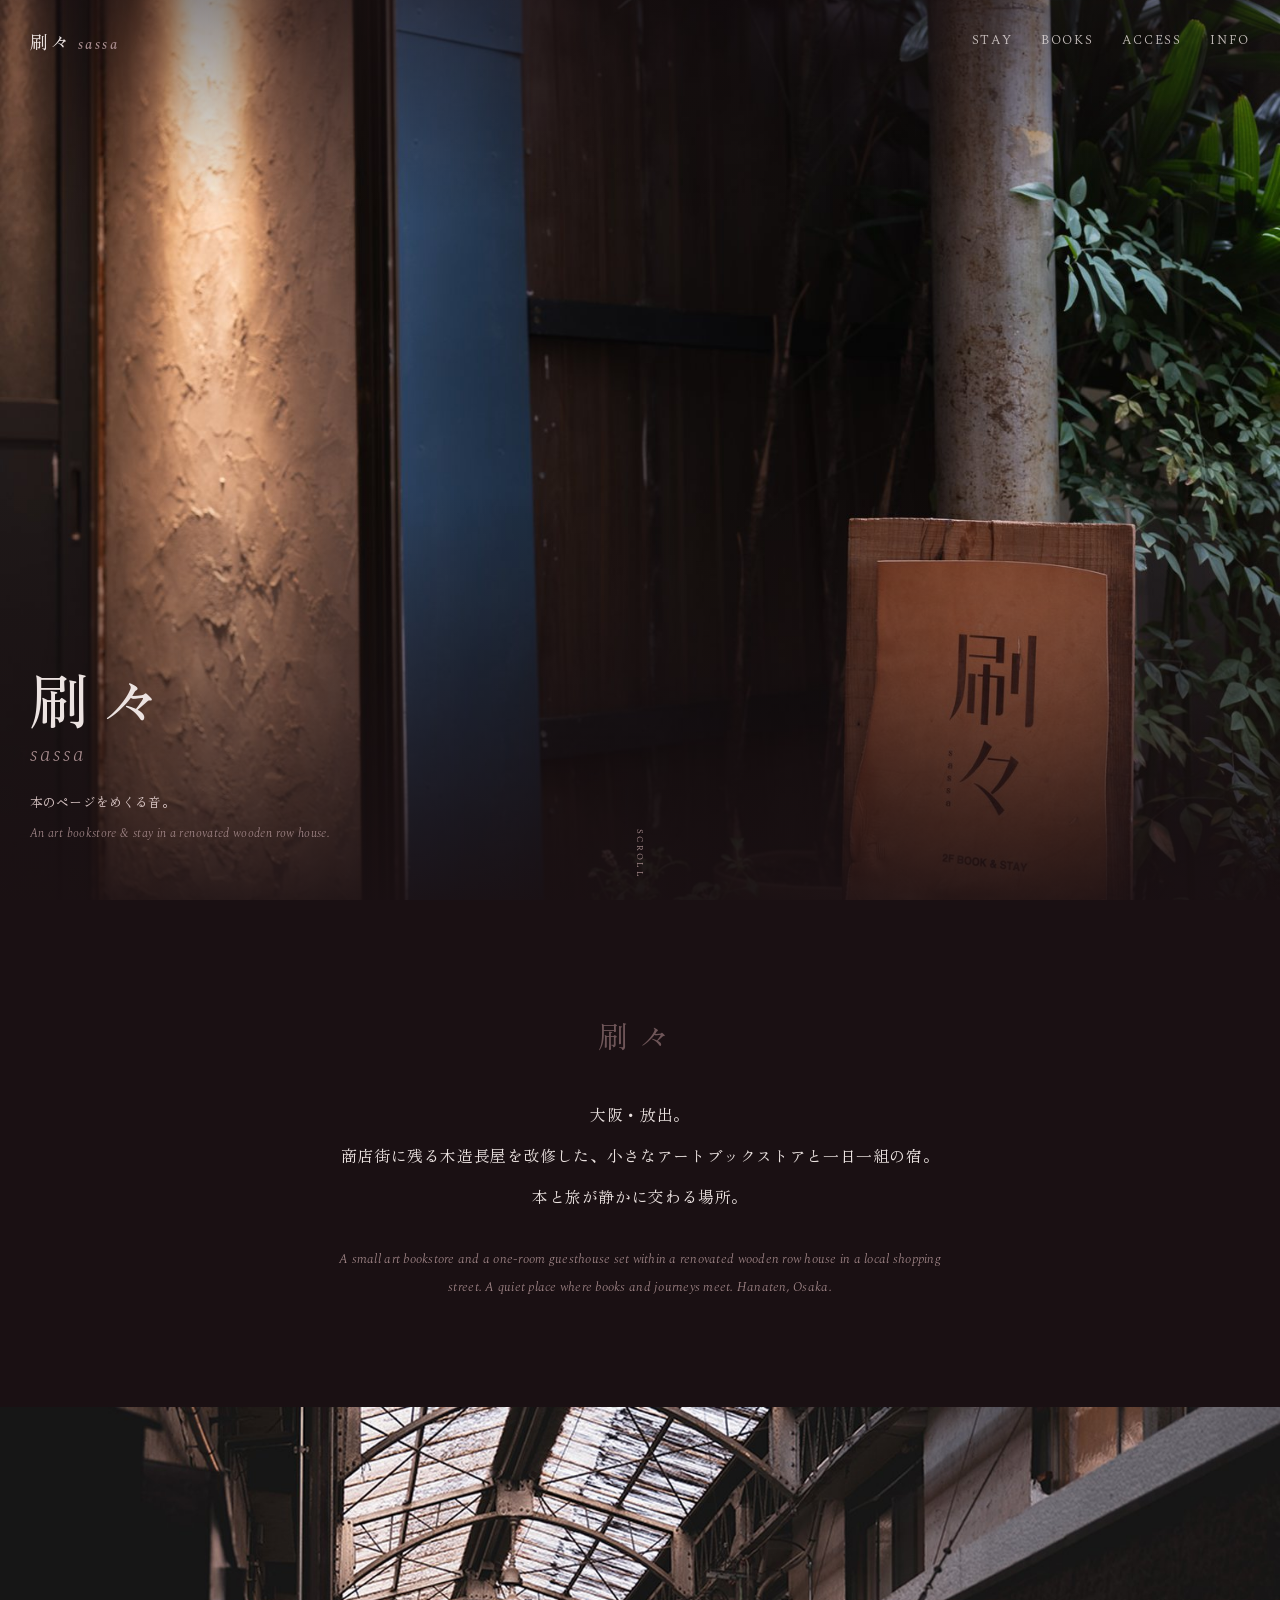
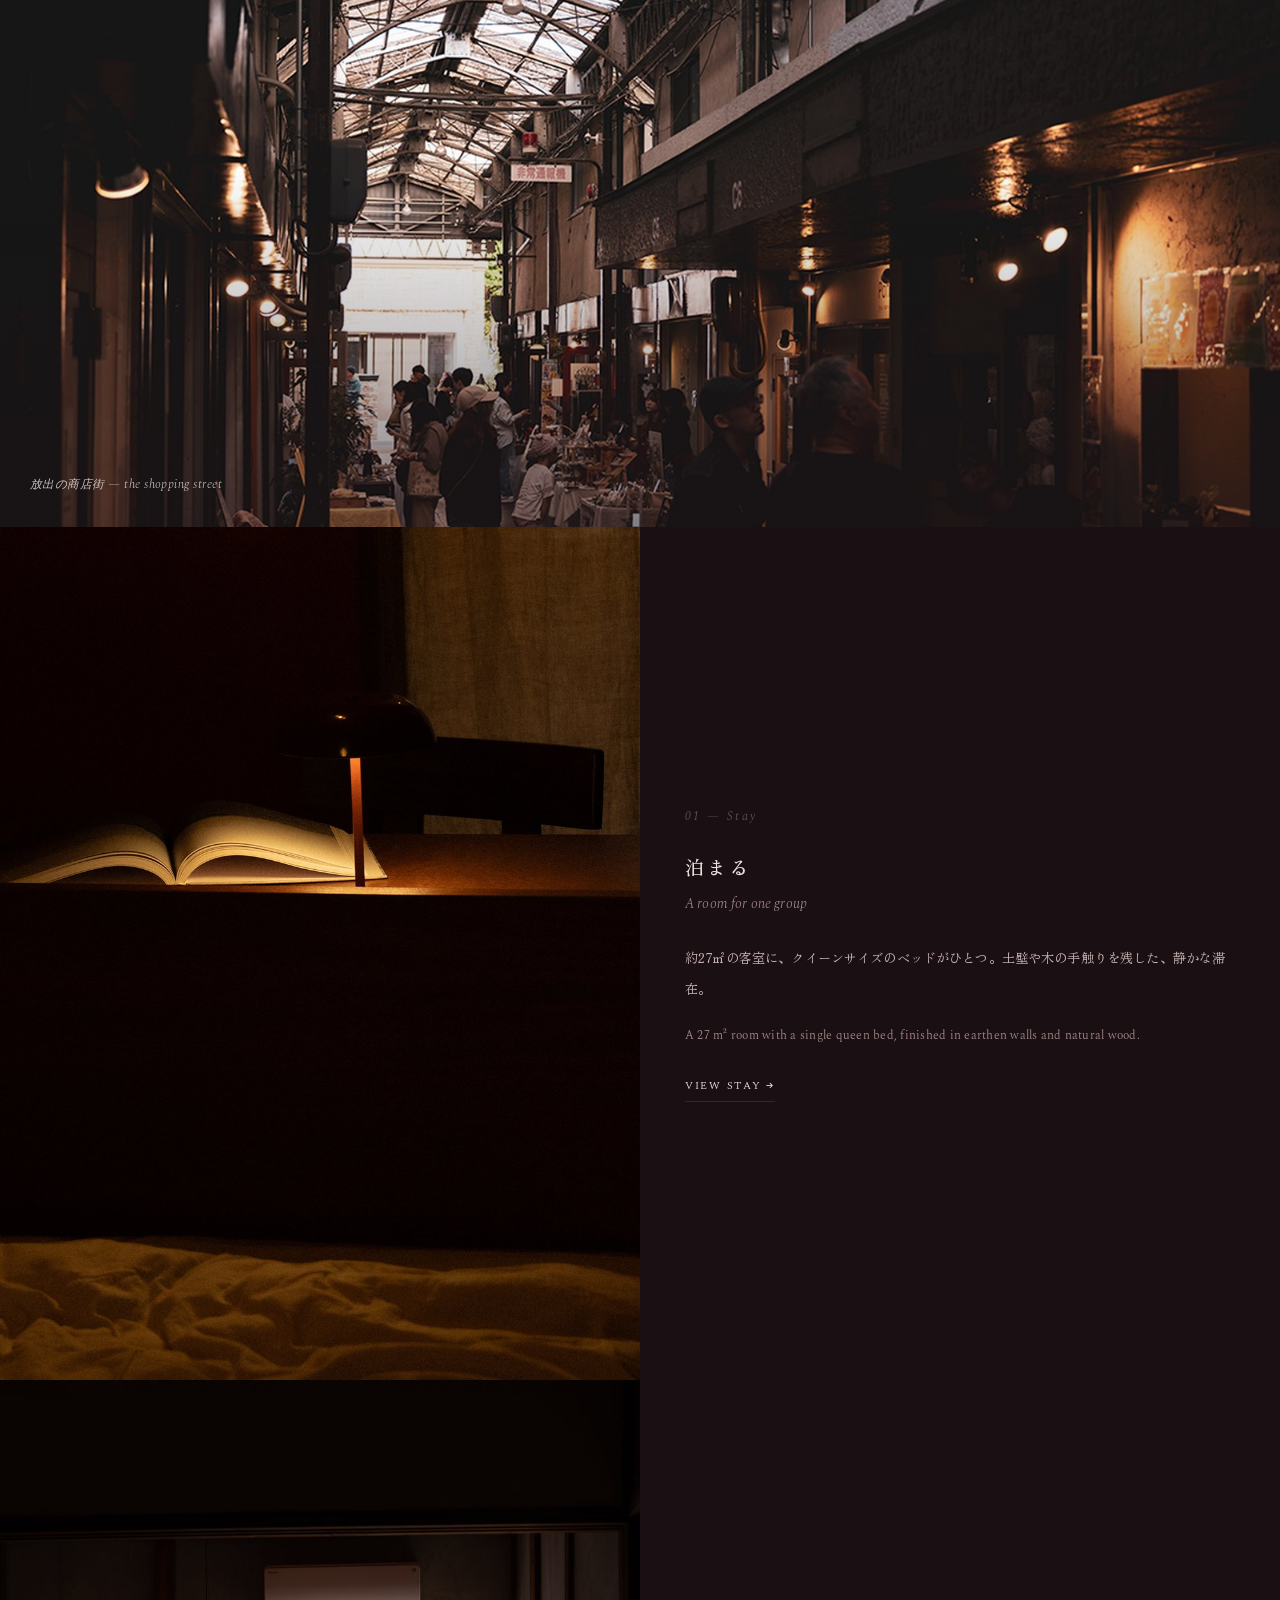
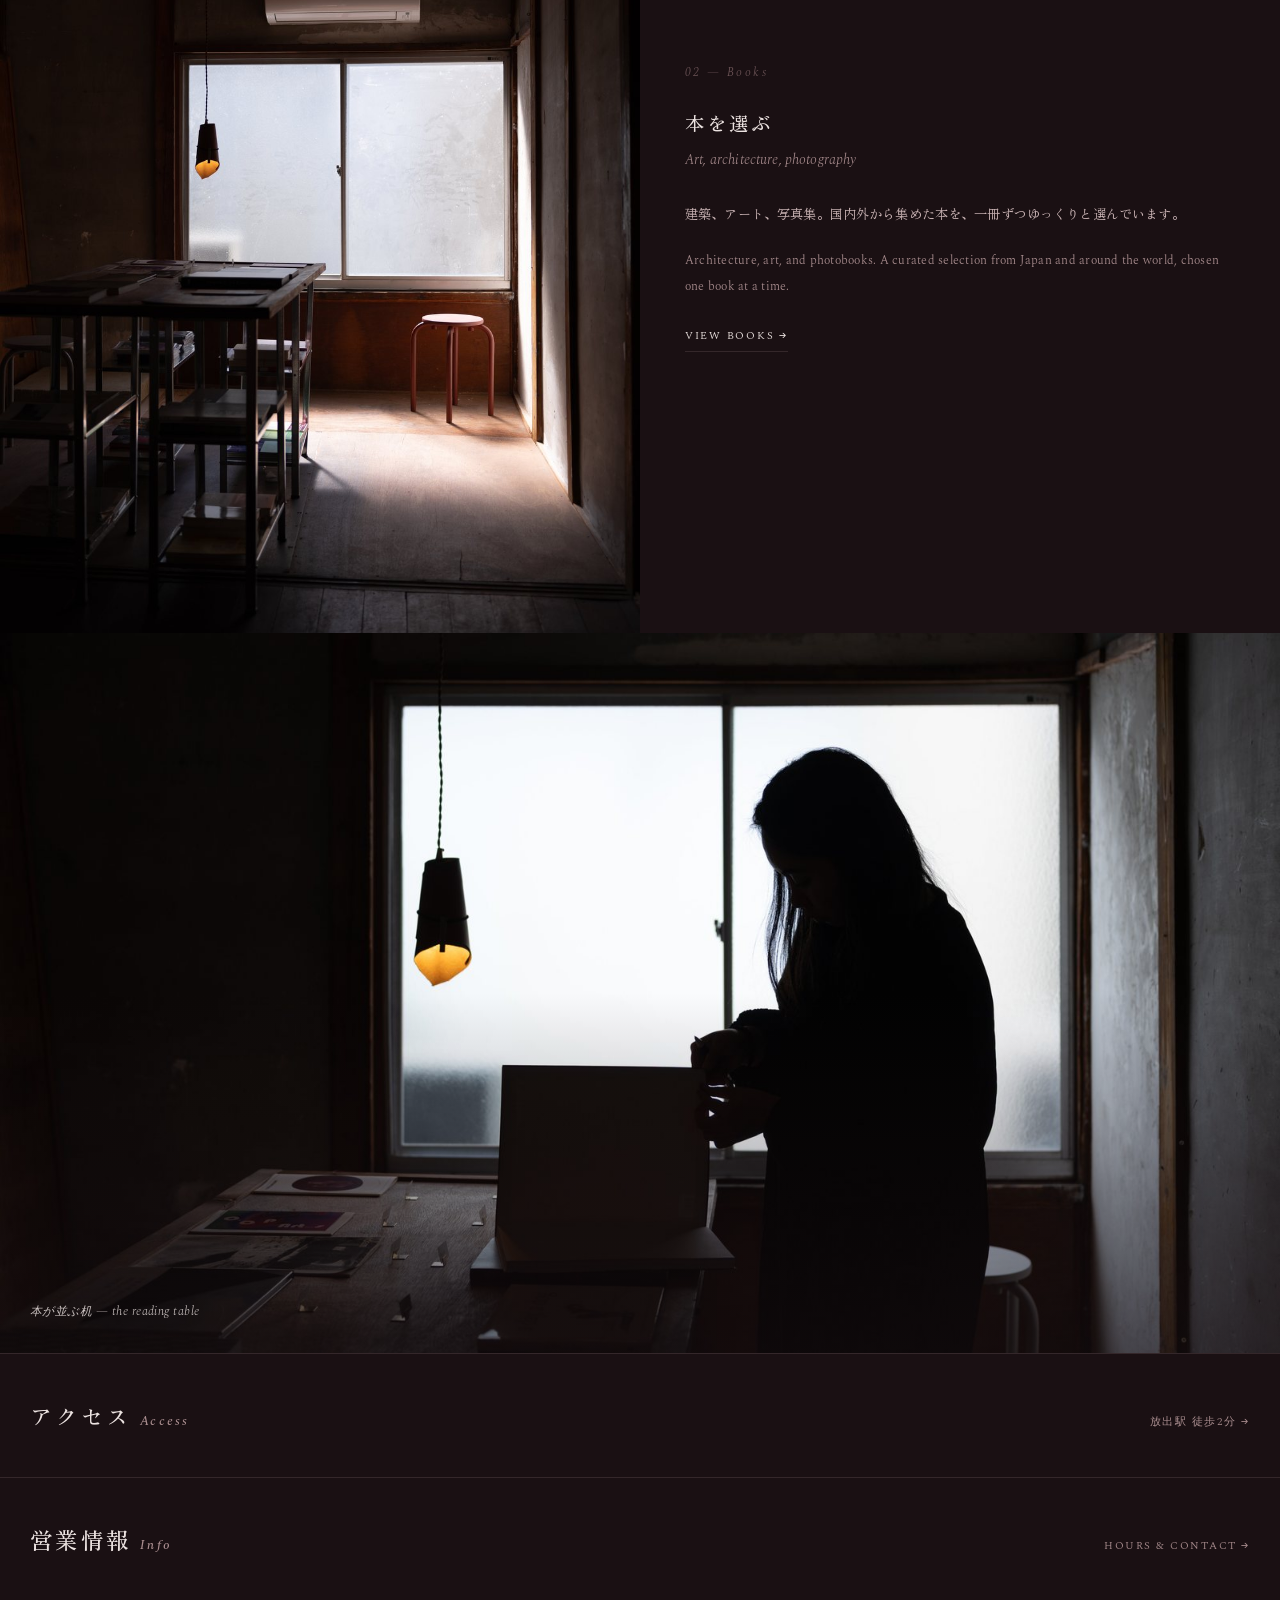
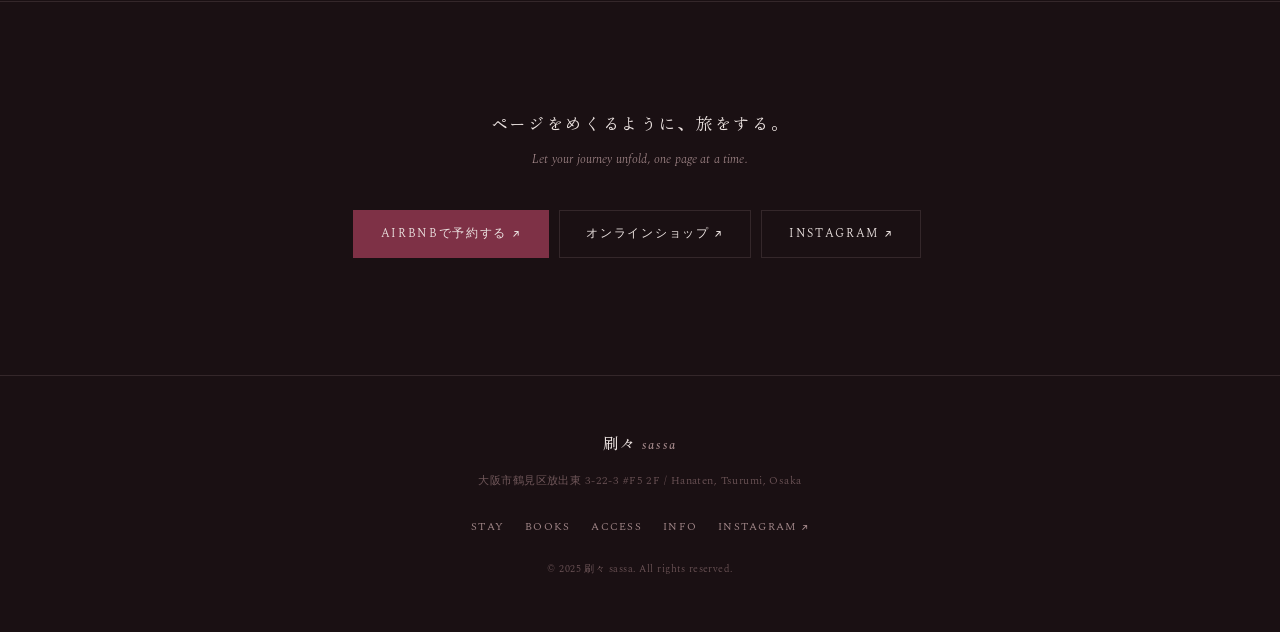
==== index.html @ d08854d6 "Update index.html" ====
<!DOCTYPE html>
<html lang="ja"><head>
<meta charset="UTF-8"><meta name="viewport" content="width=device-width, initial-scale=1.0">
<title>刷々 sassa — art bookstore & stay, Hanaten, Osaka</title>
<meta name="description" content="大阪・放出。商店街に残る木造長屋を改修した、小さなアートブックストアと一日一組の宿。本と旅が静かに交わる場所。A small art bookstore and a one-room guesthouse set within a renovated wooden row house in a local shopping street. A quiet place where books and journeys meet. Hanaten, Osaka.">
<link rel="canonical" href="https://sassa-osaka.github.io/">
<meta property="og:type" content="website">
<meta property="og:url" content="https://sassa-osaka.github.io/">
<meta property="og:title" content="刷々 sassa — art bookstore & stay, Hanaten, Osaka">
<meta property="og:description" content="大阪・放出。商店街に残る木造長屋を改修した、小さなアートブックストアと一日一組の宿。本と旅が静かに交わる場所。A small art bookstore and a one-room guesthouse set within a renovated wooden row house in a local shopping street. A quiet place where books and journeys meet. Hanaten, Osaka.">
<meta property="og:image" content="https://sassa-osaka.github.io/images/og.jpg">
<meta property="og:locale" content="ja_JP"><meta property="og:locale:alternate" content="en_US">
<meta name="twitter:card" content="summary_large_image">
<link rel="preconnect" href="https://fonts.googleapis.com">
<link rel="preconnect" href="https://fonts.gstatic.com" crossorigin>
<link rel="stylesheet" href="style.css">
<link rel="icon" href="favicon.ico">
</head><body>
<nav class="nav">
  <a href="index.html" class="logo">刷々<span>sassa</span></a>
  <div class="nav-links">
    <a href="stay.html">Stay</a><a href="books.html">Books</a><a href="access.html">Access</a><a href="info.html">Info</a>
  </div>
  <button class="nav-toggle" aria-label="メニュー"><span></span><span></span><span></span></button>
</nav>
<div class="nav-drawer">
  <a href="stay.html">Stay<span>宿泊</span></a>
  <a href="books.html">Books<span>本屋</span></a>
  <a href="access.html">Access<span>アクセス</span></a>
  <a href="info.html">Info<span>情報</span></a>
</div>

<section class="hero">
  <img src="images/hero.jpg" alt="刷々 sassa">
  <div class="hero-copy">
    <h1 class="hero-title">刷々<span class="en">sassa</span></h1>
    <p class="hero-tagline">本のページをめくる音。<span class="en2">An art bookstore & stay in a renovated wooden row house.</span></p>
  </div>
  <div class="scroll-hint">Scroll</div>
</section>

<section class="statement fade">
  <div class="mark">刷々</div>
  <p>大阪・放出。<br>商店街に残る木造長屋を改修した、小さなアートブックストアと一日一組の宿。<br>本と旅が静かに交わる場所。</p>
  <p class="en">A small art bookstore and a one-room guesthouse set within a renovated wooden row house in a local shopping street. A quiet place where books and journeys meet. Hanaten, Osaka.</p>
</section>

<section class="band">
  <img src="images/wide-street.jpg" alt="商店街">
  <p class="band-cap">放出の商店街 — the shopping street</p>
</section>

<section class="split">
  <div class="ph"><img src="images/stay-1.jpg" alt="客室"></div>
  <div class="txt fade">
    <div class="num">01 — Stay</div>
    <h2>泊まる</h2>
    <div class="h-en">A room for one group</div>
    <p>約27㎡の客室に、クイーンサイズのベッドがひとつ。土壁や木の手触りを残した、静かな滞在。</p>
    <p class="p-en">A 27 m² room with a single queen bed, finished in earthen walls and natural wood.</p>
    <a href="stay.html" class="lnk">View Stay →</a>
  </div>
</section>

<section class="split rev">
  <div class="txt fade">
    <div class="num">02 — Books</div>
    <h2>本を選ぶ</h2>
    <div class="h-en">Art, architecture, photography</div>
    <p>建築、アート、写真集。国内外から集めた本を、一冊ずつゆっくりと選んでいます。</p>
    <p class="p-en">Architecture, art, and photobooks. A curated selection from Japan and around the world, chosen one book at a time.</p>
    <a href="books.html" class="lnk">View Books →</a>
  </div>
  <div class="ph"><img src="images/books-1.jpg" alt="本屋"></div>
</section>

<section class="band">
  <img src="images/books-wide.jpg" alt="本の並ぶ机">
  <p class="band-cap">本が並ぶ机 — the reading table</p>
</section>

<div class="index-links">
  <a href="access.html" class="index-link"><div class="l">アクセス<span>Access</span></div><div class="r">放出駅 徒歩2分 →</div></a>
  <a href="info.html" class="index-link"><div class="l">営業情報<span>Info</span></div><div class="r">Hours & Contact →</div></a>
</div>

<section class="cta">
  <h3>ページをめくるように、旅をする。</h3>
  <p class="sub">Let your journey unfold, one page at a time.</p>
  <a href="https://airbnb.jp/h/sassa-osaka" target="_blank" rel="noopener" class="btn fill">Airbnbで予約する ↗</a>
  <a href="https://sassabooks.base.shop/" target="_blank" rel="noopener" class="btn">オンラインショップ ↗</a>
  <a href="https://www.instagram.com/book_sassa/" target="_blank" rel="noopener" class="btn">Instagram ↗</a>
</section>

<footer class="foot">
  <div class="fn">刷々<span>sassa</span></div>
  <p class="addr">大阪市鶴見区放出東 3-22-3 #F5 2F / Hanaten, Tsurumi, Osaka</p>
  <div class="flinks">
    <a href="stay.html">Stay</a><a href="books.html">Books</a><a href="access.html">Access</a><a href="info.html">Info</a>
    <a href="https://www.instagram.com/book_sassa/" target="_blank" rel="noopener">Instagram ↗</a>
  </div>
  <p class="copy">© 2025 刷々 sassa. All rights reserved.</p>
</footer>
<script src="script.js"></script>
</body></html>
---- style.css ----
/* ============================================
   刷々 sassa — style.css  (Concept B)
   写真主役・暗めトーン / Zen Old Mincho × Spectral
   ============================================ */
@import url('https://fonts.googleapis.com/css2?family=Zen+Old+Mincho:wght@400;500;700&family=Spectral:ital,wght@0,200;0,300;0,400;1,300;1,400&display=swap');

*,*::before,*::after{box-sizing:border-box;margin:0;padding:0;}

:root{
  --bg:#1a1013; --bg2:#241a1d; --paper:#ece3e1;
  --ink:#ece3e1; --mid:#a98d8f; --faint:#6f5659;
  --line:rgba(200,170,172,.15); --plum:#7e3146; --plum-soft:#9a4358;
  --jp:'Zen Old Mincho',serif; --en:'Spectral',Georgia,serif;
  --transition:.35s ease;
}
html{font-size:15px;-webkit-text-size-adjust:100%;scroll-behavior:smooth;}
body{background:var(--bg);color:var(--ink);font-family:var(--en);font-weight:300;line-height:2;-webkit-font-smoothing:antialiased;letter-spacing:.01em;}
img{display:block;width:100%;height:auto;}
a{color:inherit;text-decoration:none;}
ul{list-style:none;}

/* === Nav === */
.nav{position:fixed;top:0;left:0;right:0;z-index:100;display:flex;justify-content:space-between;align-items:center;padding:1.5rem 2rem;transition:background var(--transition),border-color var(--transition);border-bottom:1px solid transparent;}
.nav.solid{background:rgba(26,16,19,.9);backdrop-filter:blur(10px);-webkit-backdrop-filter:blur(10px);border-bottom-color:var(--line);padding:1.1rem 2rem;}
.logo{font-family:var(--jp);font-weight:500;font-size:1.2rem;letter-spacing:.14em;color:var(--paper);}
.logo span{font-family:var(--en);font-style:italic;font-size:.92rem;color:var(--mid);margin-left:.5em;}
.nav-links{display:flex;gap:1.9rem;align-items:center;}
.nav-links a{font-family:var(--en);font-size:.86rem;letter-spacing:.13em;text-transform:uppercase;color:var(--paper);opacity:.82;transition:opacity var(--transition);}
.nav-links a:hover,.nav-links a.active{opacity:1;}

.nav-toggle{display:none;flex-direction:column;gap:5px;cursor:pointer;background:none;border:none;padding:4px;z-index:101;}
.nav-toggle span{display:block;width:24px;height:1px;background:var(--paper);transition:transform var(--transition),opacity var(--transition);}
.nav-toggle.open span:nth-child(1){transform:translateY(6px) rotate(45deg);}
.nav-toggle.open span:nth-child(2){opacity:0;}
.nav-toggle.open span:nth-child(3){transform:translateY(-6px) rotate(-45deg);}
.nav-drawer{display:none;position:fixed;inset:0;z-index:99;background:var(--bg);flex-direction:column;justify-content:center;align-items:center;gap:2.4rem;}
.nav-drawer.open{display:flex;}
.nav-drawer a{font-family:var(--jp);font-weight:400;font-size:1.4rem;letter-spacing:.12em;color:var(--paper);}
.nav-drawer a span{font-family:var(--en);font-style:italic;font-size:.8rem;color:var(--mid);margin-left:.6em;}

/* === Hero (home) === */
.hero{position:relative;height:100vh;min-height:600px;overflow:hidden;}
.hero img{position:absolute;inset:0;width:100%;height:100%;object-fit:cover;}
.hero::after{content:"";position:absolute;inset:0;background:linear-gradient(to bottom,rgba(26,16,19,.5) 0%,transparent 24%,transparent 54%,rgba(26,16,19,.9) 100%);}
.hero-copy{position:absolute;left:0;right:0;bottom:0;z-index:10;padding:3rem 2rem 3.6rem;}
.hero-title{font-family:var(--jp);font-weight:500;font-size:clamp(2.6rem,9vw,4rem);letter-spacing:.2em;color:var(--paper);line-height:1.15;}
.hero-title .en{display:block;font-family:var(--en);font-style:italic;font-weight:300;font-size:clamp(1rem,3vw,1.4rem);letter-spacing:.1em;color:var(--mid);margin-top:.5em;}
.hero-tagline{margin-top:1.4rem;font-family:var(--jp);font-size:.86rem;line-height:2.1;color:#d8c5c4;max-width:460px;}
.hero-tagline .en2{display:block;font-family:var(--en);font-style:italic;font-size:.8rem;color:var(--mid);margin-top:.5em;letter-spacing:.03em;}
.scroll-hint{position:absolute;bottom:1.4rem;left:50%;transform:translateX(-50%);z-index:10;font-family:var(--en);font-size:.62rem;letter-spacing:.25em;text-transform:uppercase;color:var(--mid);writing-mode:vertical-rl;}

/* === Page hero (sub pages) === */
.page-hero{position:relative;height:62vh;min-height:420px;overflow:hidden;}
.page-hero img{position:absolute;inset:0;width:100%;height:100%;object-fit:cover;}
.page-hero::after{content:"";position:absolute;inset:0;background:linear-gradient(to bottom,rgba(26,16,19,.45),transparent 40%,rgba(26,16,19,.85));}
.page-hero-copy{position:absolute;left:0;right:0;bottom:0;z-index:10;padding:3rem 2rem;}
.page-hero .num{font-family:var(--en);font-style:italic;font-size:.82rem;letter-spacing:.2em;color:var(--mid);margin-bottom:.6rem;}
.page-hero h1{font-family:var(--jp);font-weight:500;font-size:clamp(2rem,7vw,3rem);letter-spacing:.16em;color:var(--paper);line-height:1.1;}
.page-hero h1 .en{display:block;font-family:var(--en);font-style:italic;font-weight:300;font-size:clamp(.95rem,2.6vw,1.2rem);letter-spacing:.08em;color:var(--mid);margin-top:.4em;}

/* === Statement === */
.statement{padding:7rem 2rem;text-align:center;max-width:680px;margin:0 auto;}
.statement .mark{font-family:var(--jp);font-size:2rem;letter-spacing:.4em;color:var(--faint);margin-bottom:2rem;}
.statement p{font-family:var(--jp);font-weight:400;font-size:1.05rem;line-height:2.6;color:var(--paper);letter-spacing:.04em;}
.statement .en{font-family:var(--en);font-style:italic;font-weight:300;font-size:.86rem;line-height:2.2;color:var(--mid);margin-top:1.8rem;letter-spacing:.02em;}

/* === Full-bleed band === */
.band{position:relative;height:80vh;min-height:460px;overflow:hidden;}
.band img{position:absolute;inset:0;width:100%;height:100%;object-fit:cover;}
.band::after{content:"";position:absolute;inset:0;background:linear-gradient(to top,rgba(26,16,19,.5),transparent 50%);}
.band-cap{position:absolute;left:2rem;bottom:2rem;z-index:5;font-family:var(--en);font-style:italic;font-size:.78rem;color:var(--paper);letter-spacing:.04em;opacity:.85;}

/* === Editorial split === */
.split{display:grid;grid-template-columns:1fr 1fr;}
.split.rev .txt{order:2;}
.split .ph{position:relative;aspect-ratio:3/4;overflow:hidden;}
.split .ph img{width:100%;height:100%;object-fit:cover;}
.split .txt{display:flex;flex-direction:column;justify-content:center;padding:4.5rem 3rem;}
.split .num{font-family:var(--en);font-style:italic;font-size:.8rem;letter-spacing:.2em;color:var(--faint);margin-bottom:1.2rem;}
.split h2{font-family:var(--jp);font-weight:500;font-size:1.3rem;letter-spacing:.1em;margin-bottom:.3rem;color:var(--paper);}
.split .h-en{font-family:var(--en);font-style:italic;font-weight:300;font-size:.92rem;color:var(--mid);margin-bottom:1.6rem;}
.split p{font-family:var(--jp);font-weight:400;font-size:.88rem;line-height:2.4;color:#c9b3b4;}
.split .p-en{font-family:var(--en);font-weight:300;font-size:.82rem;line-height:2.1;color:var(--mid);margin-top:1.2rem;letter-spacing:.02em;}
.split .lnk{margin-top:1.8rem;font-family:var(--en);font-size:.72rem;letter-spacing:.16em;text-transform:uppercase;color:var(--paper);border-bottom:1px solid var(--line);padding-bottom:.3em;width:fit-content;transition:border-color var(--transition);}
.split .lnk:hover{border-color:var(--paper);}

/* === Triple photo === */
.triple{display:grid;grid-template-columns:repeat(3,1fr);gap:2px;}
.triple .ph{aspect-ratio:3/4;overflow:hidden;}
.triple .ph img{width:100%;height:100%;object-fit:cover;transition:transform .6s ease;}
.triple .ph:hover img{transform:scale(1.03);}

/* === Index links (home) === */
.index-links{border-top:1px solid var(--line);}
.index-link{display:flex;justify-content:space-between;align-items:baseline;padding:2.6rem 2rem;border-bottom:1px solid var(--line);transition:background var(--transition);gap:1.5rem;}
.index-link:hover{background:var(--bg2);}
.index-link .l{font-family:var(--jp);font-weight:500;font-size:1.5rem;letter-spacing:.1em;color:var(--paper);}
.index-link .l span{font-family:var(--en);font-style:italic;font-size:.86rem;color:var(--mid);margin-left:.7em;}
.index-link .r{font-family:var(--en);font-size:.72rem;letter-spacing:.14em;text-transform:uppercase;color:var(--mid);white-space:nowrap;transition:color var(--transition);}
.index-link:hover .r{color:var(--paper);}

/* === Content section (sub pages) === */
.section{padding:5.5rem 2rem;max-width:760px;margin:0 auto;}
.section.narrow{max-width:620px;}
.section h2{font-family:var(--jp);font-weight:500;font-size:1.2rem;letter-spacing:.1em;margin-bottom:1.6rem;color:var(--paper);}
.section .lead-jp{font-family:var(--jp);font-weight:400;font-size:.94rem;line-height:2.5;color:#d2bcbc;}
.section .lead-en{font-family:var(--en);font-weight:300;font-size:.86rem;line-height:2.2;color:var(--mid);margin-top:1.5rem;}
.label{font-family:var(--en);font-size:.66rem;letter-spacing:.2em;text-transform:uppercase;color:var(--faint);margin-bottom:1.4rem;}
.divider{width:40px;height:1px;background:var(--line);margin:2rem 0;}

/* === Info rows === */
.info-list{display:grid;gap:0;margin-top:1rem;}
.info-row{display:grid;grid-template-columns:130px 1fr;gap:1.2rem;padding:1.4rem 0;border-bottom:1px solid var(--line);font-size:.86rem;}
.info-row .key{font-family:var(--en);font-size:.7rem;letter-spacing:.13em;text-transform:uppercase;color:var(--mid);padding-top:.2em;}
.info-row .val{font-family:var(--en);font-weight:300;color:#d2bcbc;line-height:1.95;}
.info-row .val .jp{font-family:var(--jp);font-size:.9rem;color:var(--paper);}

/* === Tags === */
.tag-list{display:flex;flex-wrap:wrap;gap:.5rem;margin-top:1.8rem;}
.tag{font-family:var(--en);font-size:.66rem;letter-spacing:.1em;text-transform:uppercase;border:1px solid var(--line);padding:.35em .8em;color:var(--mid);}

/* === Buttons === */
.btn{display:inline-block;padding:.92em 2.2em;font-family:var(--en);font-size:.8rem;letter-spacing:.14em;text-transform:uppercase;border:1px solid var(--line);color:var(--paper);transition:.3s;margin:0 .4rem .8rem 0;}
.btn:hover{background:var(--paper);color:var(--bg);}
.btn.fill{background:var(--plum);border-color:var(--plum);}
.btn.fill:hover{background:var(--plum-soft);border-color:var(--plum-soft);color:var(--paper);}

/* === Link rows (info page) === */
.link-block{display:flex;flex-direction:column;gap:1rem;margin-top:1.4rem;}
.link-row{display:flex;align-items:center;gap:1rem;padding:1.3rem 1.5rem;border:1px solid var(--line);font-family:var(--en);font-weight:300;font-size:.92rem;transition:.3s;}
.link-row:hover{background:var(--bg2);border-color:var(--plum);}
.link-row .ic{width:20px;height:20px;opacity:.5;flex-shrink:0;}
.link-row .lb{flex:1;color:var(--paper);}
.link-row .lb .jp{font-family:var(--jp);font-size:.78rem;color:var(--mid);}
.link-row .ar{font-size:.8rem;color:var(--mid);}

/* === Map === */
.map{width:100%;aspect-ratio:16/10;border:1px solid var(--line);overflow:hidden;margin:2rem 0;background:var(--bg2);}
.map iframe{width:100%;height:100%;border:none;filter:grayscale(.3) brightness(.9);}

/* === Notice box === */
.notice{background:var(--bg2);border:1px solid var(--line);padding:2rem;margin-top:2rem;}
.notice h3{font-family:var(--jp);font-weight:500;font-size:.95rem;color:var(--paper);margin-bottom:.6rem;letter-spacing:.06em;}
.notice p{font-family:var(--jp);font-weight:400;font-size:.84rem;line-height:2.2;color:#c2acac;}
.notice .en{font-family:var(--en);font-weight:300;font-size:.8rem;line-height:2;color:var(--mid);margin-top:.8rem;}
.notice+.notice{margin-top:1rem;}

/* === CTA === */
.cta{padding:7rem 2rem;text-align:center;}
.cta h3{font-family:var(--jp);font-weight:400;font-size:1.1rem;letter-spacing:.1em;margin-bottom:.5rem;color:var(--paper);}
.cta .sub{font-family:var(--en);font-style:italic;font-size:.82rem;color:var(--mid);margin-bottom:2.5rem;}

/* === Footer === */
.foot{padding:3.5rem 2rem;border-top:1px solid var(--line);text-align:center;}
.foot .fn{font-family:var(--jp);font-weight:500;font-size:1rem;letter-spacing:.14em;color:var(--paper);}
.foot .fn span{font-family:var(--en);font-style:italic;font-size:.82rem;color:var(--mid);margin-left:.4em;}
.foot .addr{font-family:var(--en);font-size:.72rem;color:var(--faint);margin-top:.8rem;letter-spacing:.04em;}
.foot .flinks{display:flex;gap:1.4rem;justify-content:center;margin-top:1.6rem;flex-wrap:wrap;}
.foot .flinks a{font-family:var(--en);font-size:.7rem;letter-spacing:.12em;text-transform:uppercase;color:var(--mid);transition:color var(--transition);}
.foot .flinks a:hover{color:var(--paper);}
.foot .copy{font-family:var(--en);font-size:.64rem;color:var(--faint);margin-top:1.5rem;letter-spacing:.05em;}

/* === Fade-in === */
.fade{opacity:0;transform:translateY(16px);transition:opacity .8s ease,transform .8s ease;}
.fade.in{opacity:1;transform:none;}

/* === Responsive === */
@media(max-width:720px){
  .nav-links{display:none;}
  .nav-toggle{display:flex;}
  .split,.split.rev{grid-template-columns:1fr;}
  .split.rev .txt{order:0;}
  .split .txt{padding:3rem 2rem;}
  .triple{grid-template-columns:1fr;}
  .triple .ph{aspect-ratio:16/10;}
  .statement{padding:4.5rem 1.5rem;}
  .band{height:60vh;}
  .section{padding:4rem 1.5rem;}
  .info-row{grid-template-columns:100px 1fr;}
  .index-link{padding:2rem 1.5rem;}
  .scroll-hint{display:none;}
  .hero-copy{padding:3rem 1.5rem 2.6rem;}
}
@media(max-width:400px){html{font-size:14px;}}
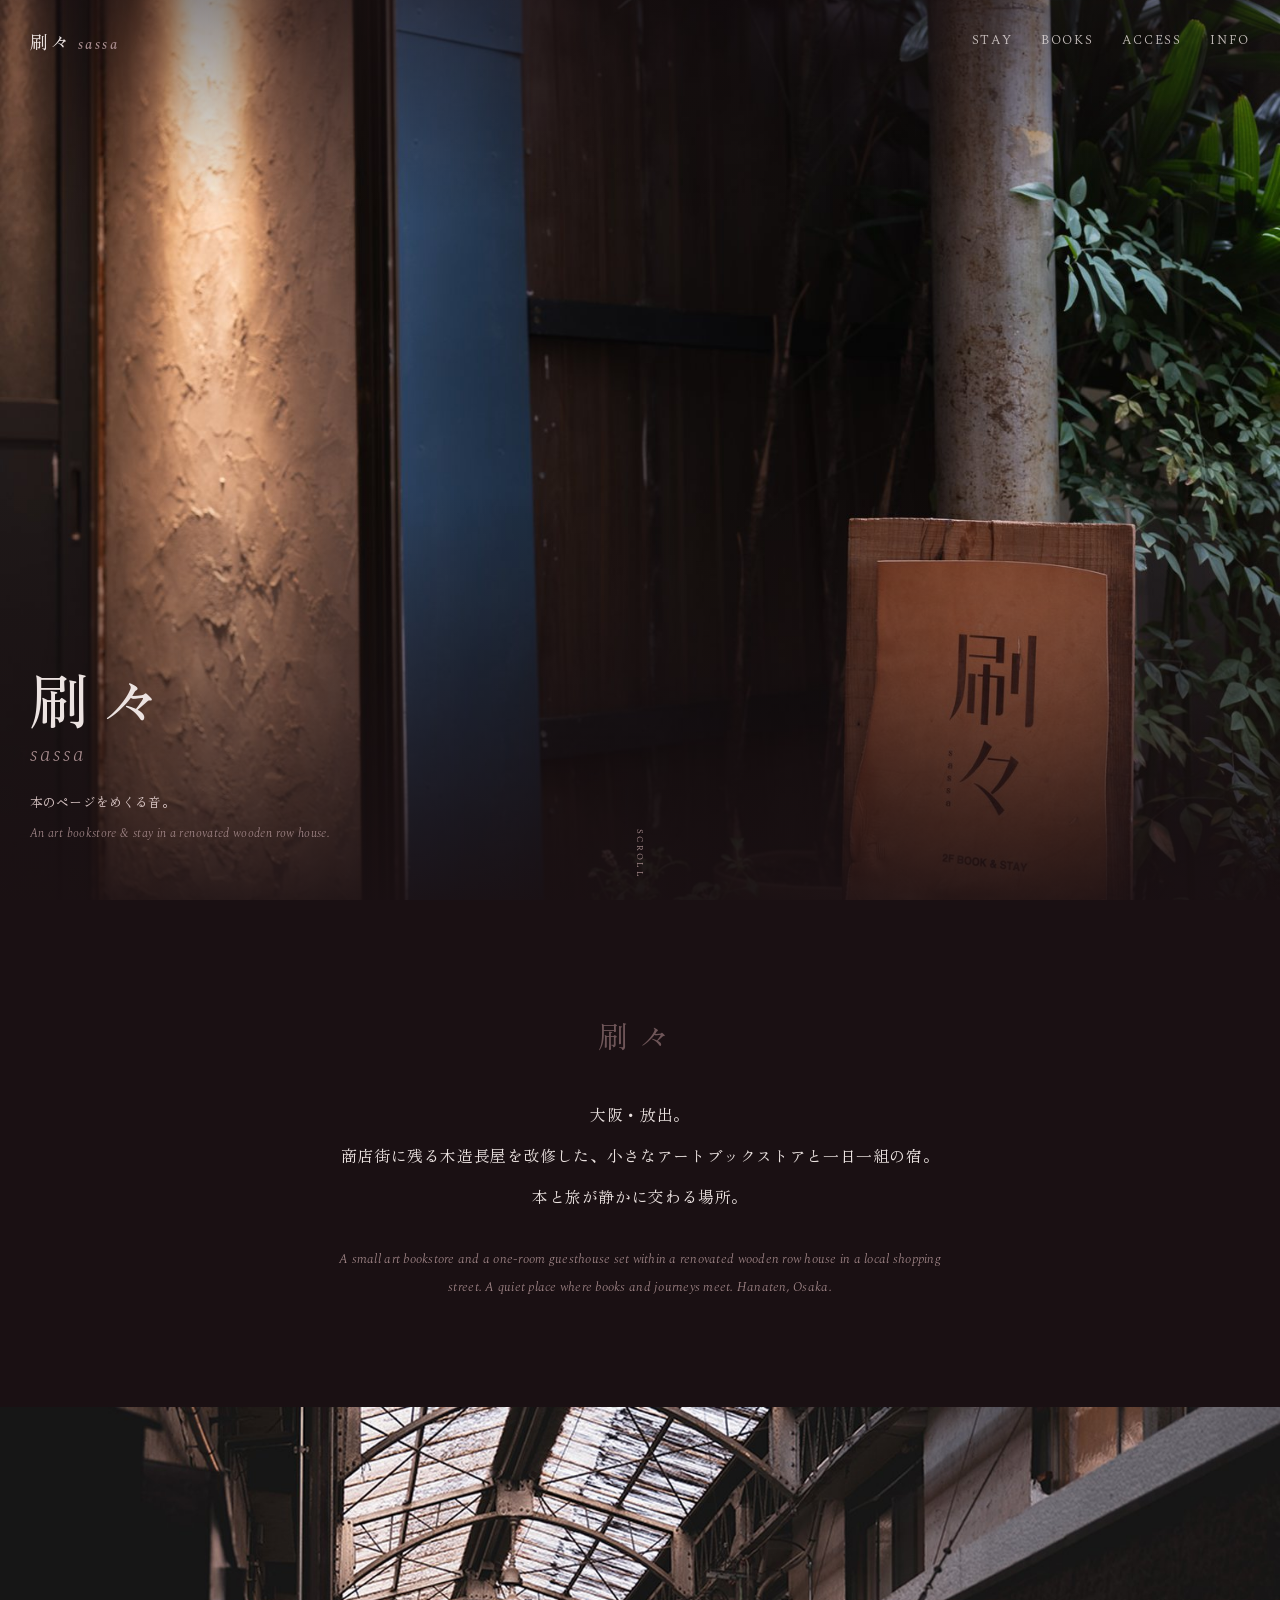
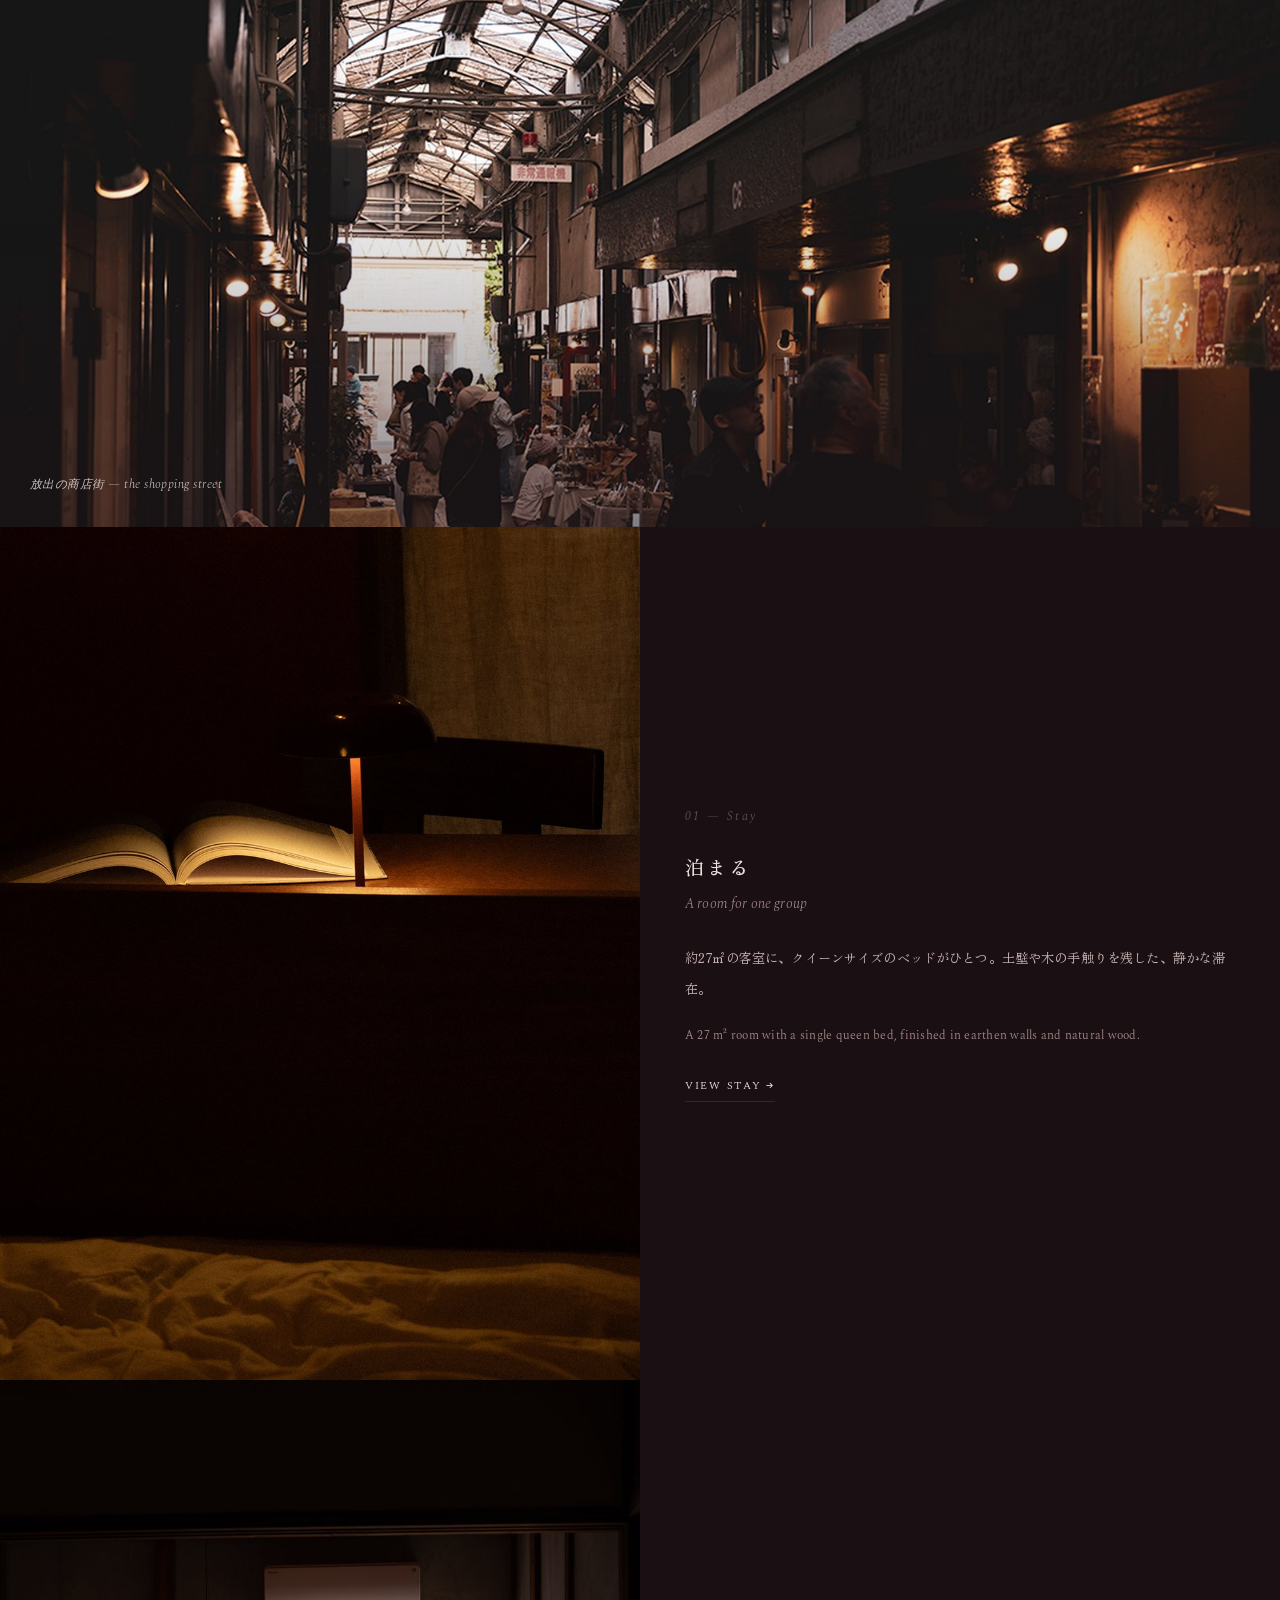
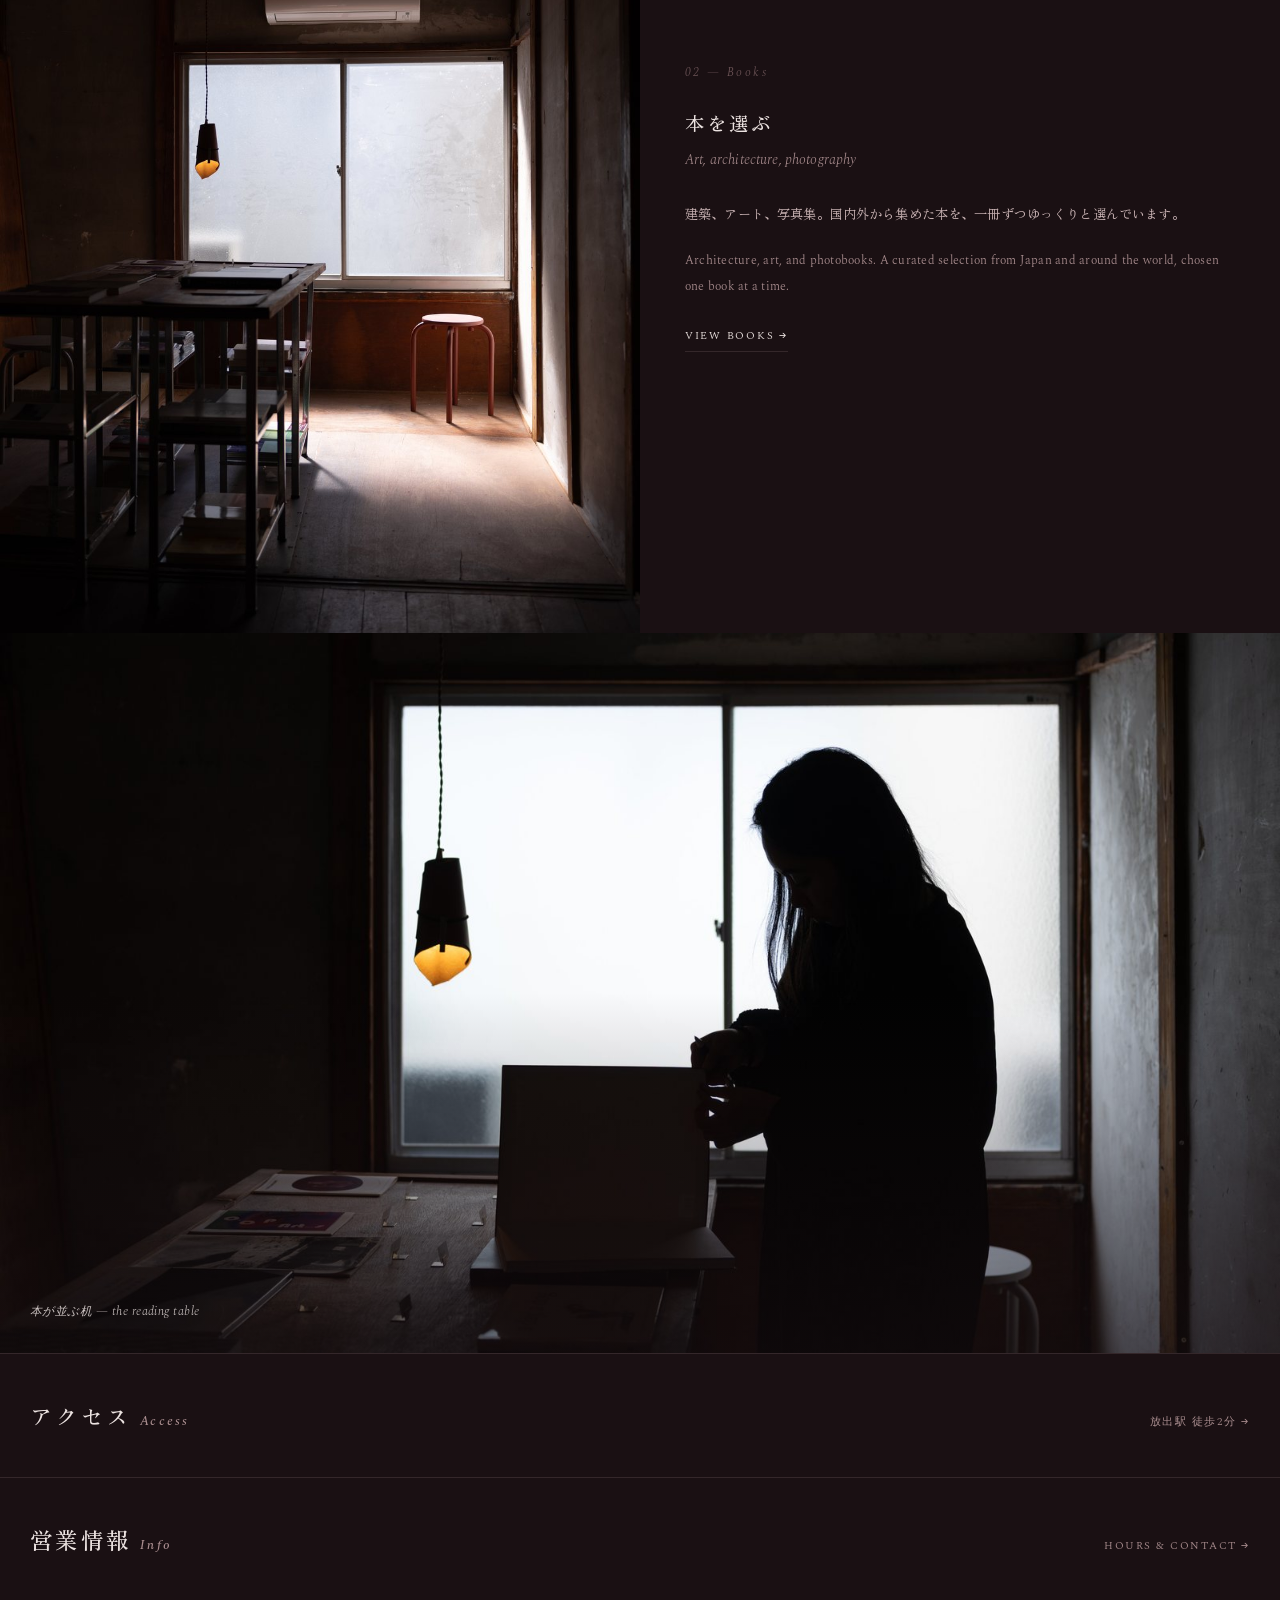
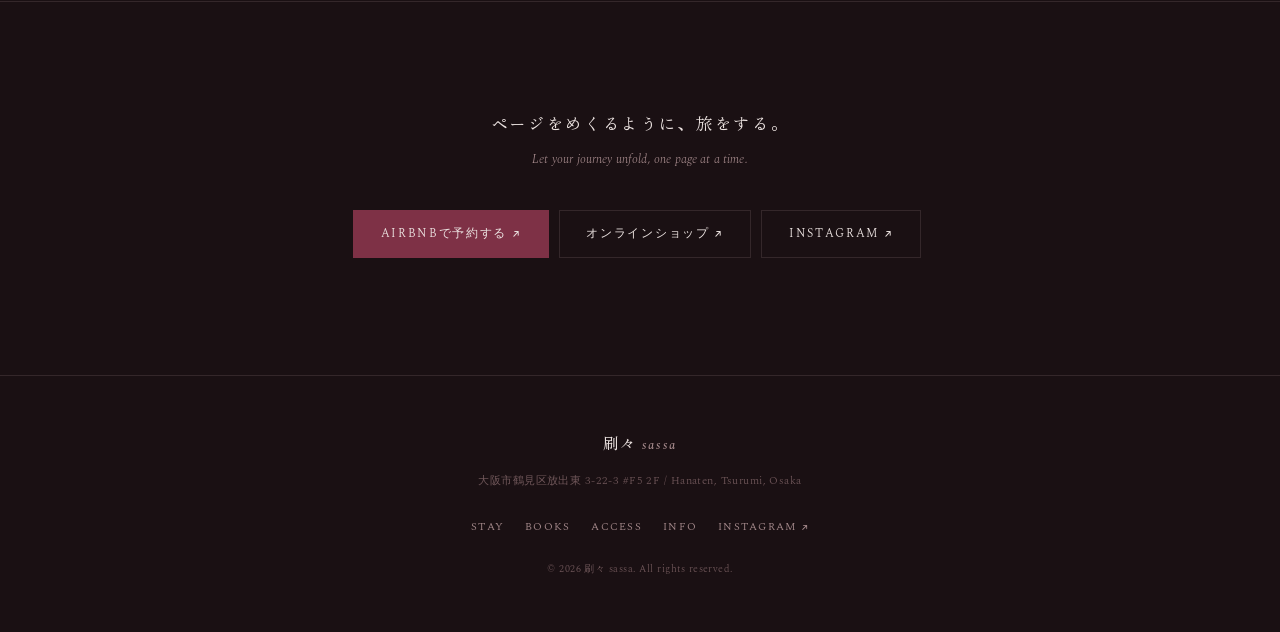
==== commit c5f3a6de: "Update index.html" ====
--- a/index.html
+++ b/index.html
@@ -99,7 +99,7 @@
     <a href="stay.html">Stay</a><a href="books.html">Books</a><a href="access.html">Access</a><a href="info.html">Info</a>
     <a href="https://www.instagram.com/book_sassa/" target="_blank" rel="noopener">Instagram ↗</a>
   </div>
-  <p class="copy">© 2025 刷々 sassa. All rights reserved.</p>
+  <p class="copy">© 2026 刷々 sassa. All rights reserved.</p>
 </footer>
 <script src="script.js"></script>
 </body></html>
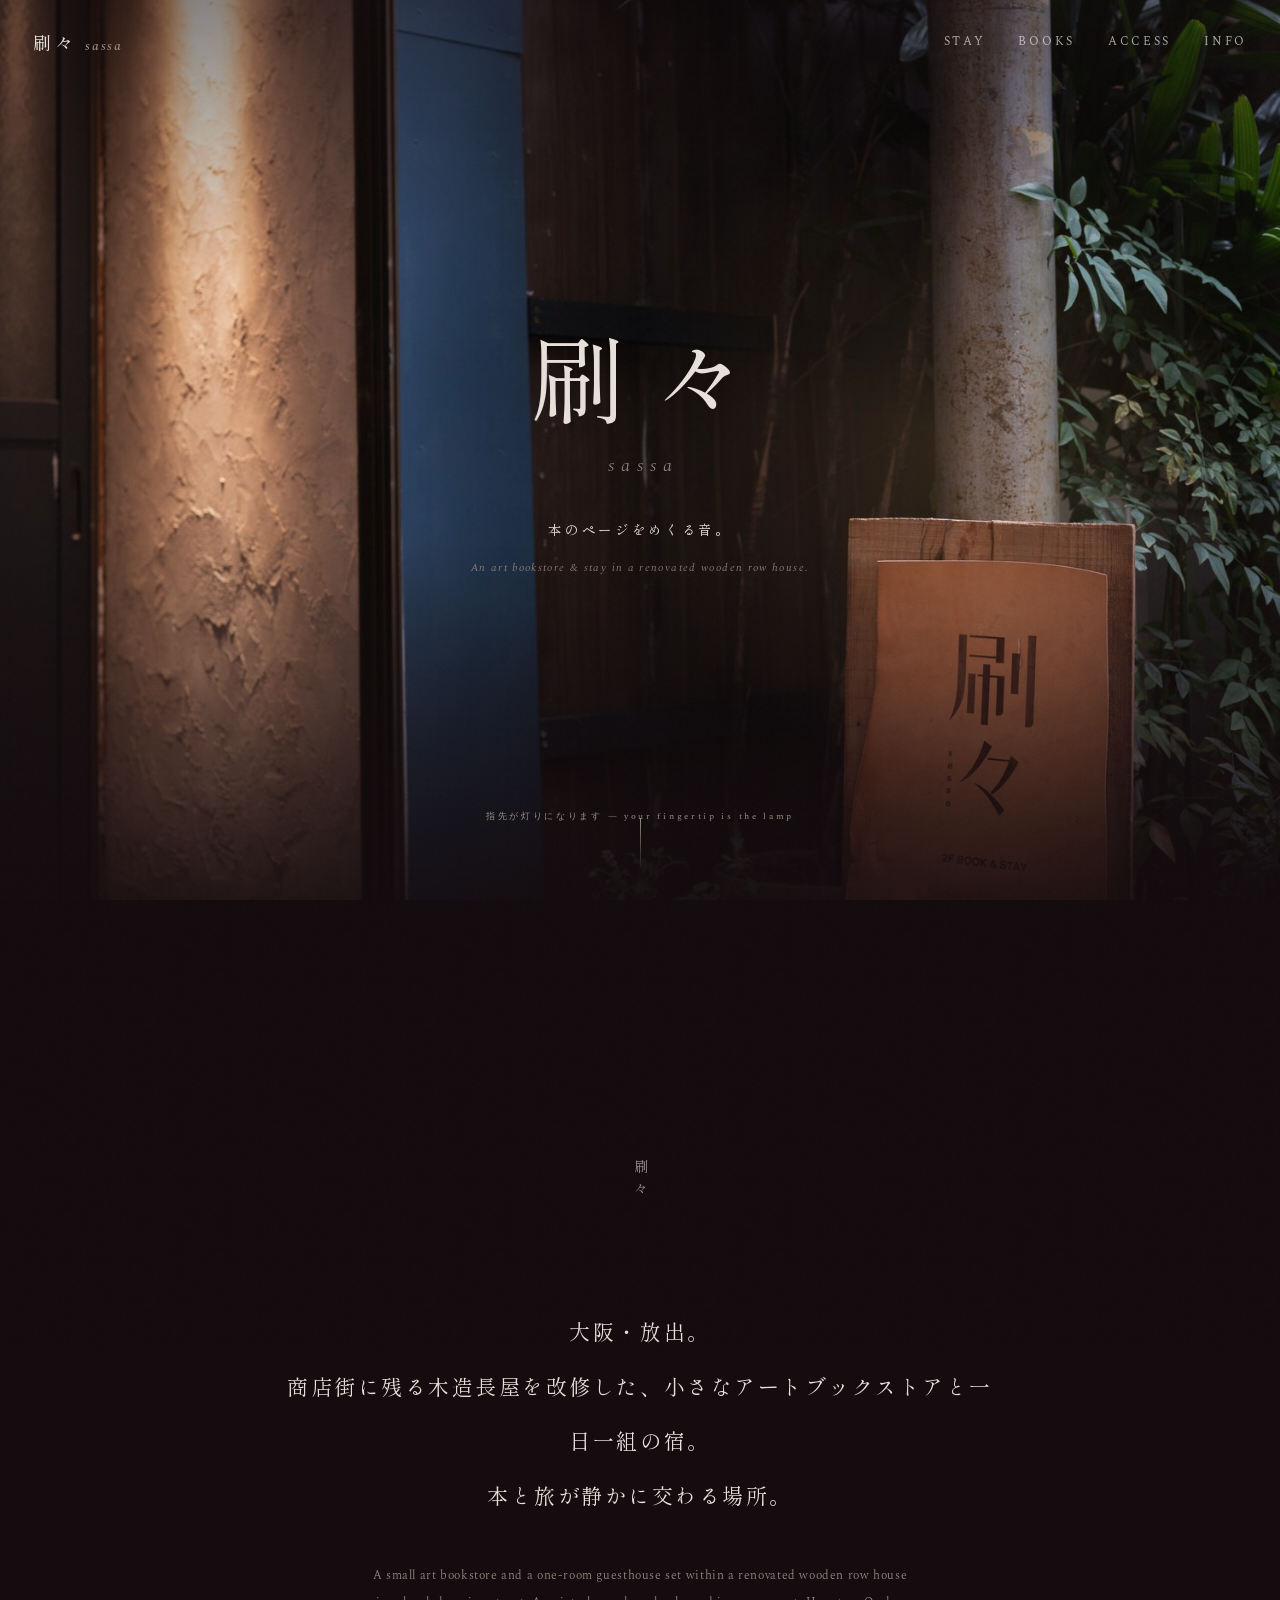
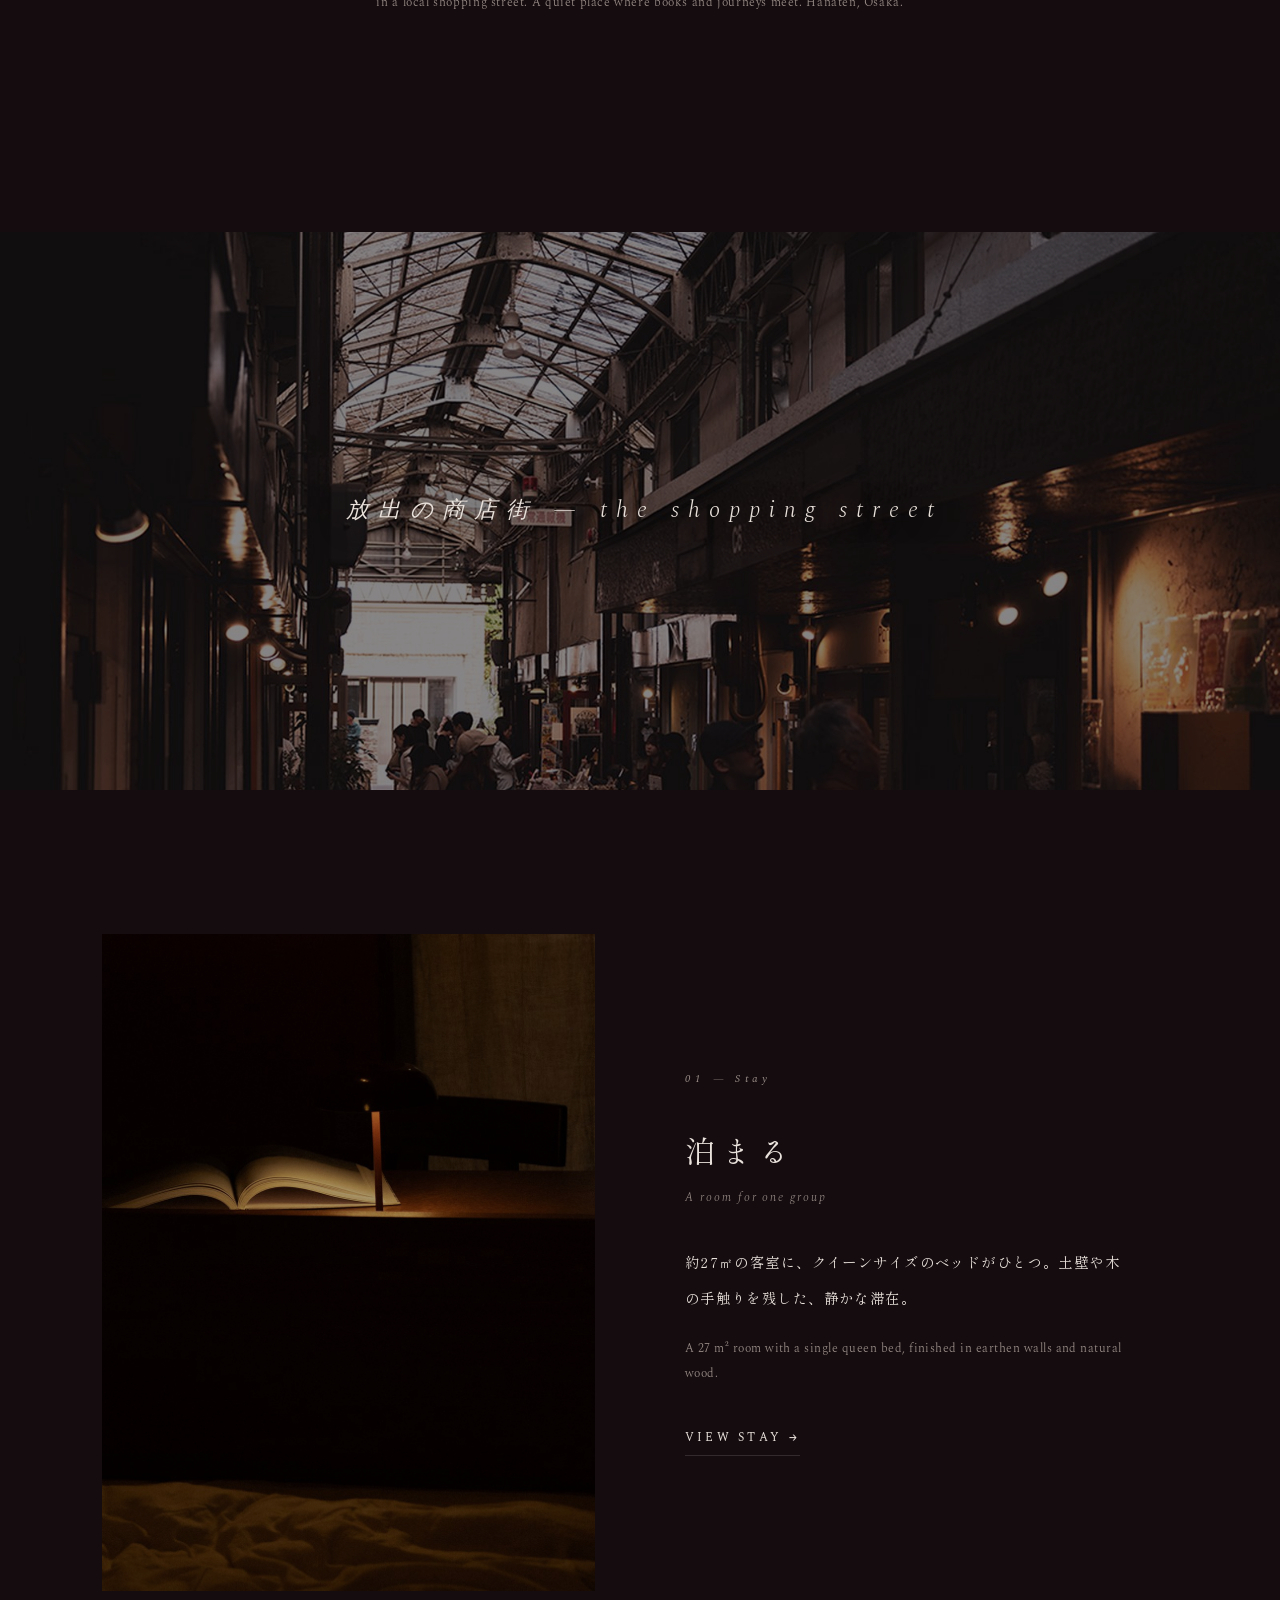
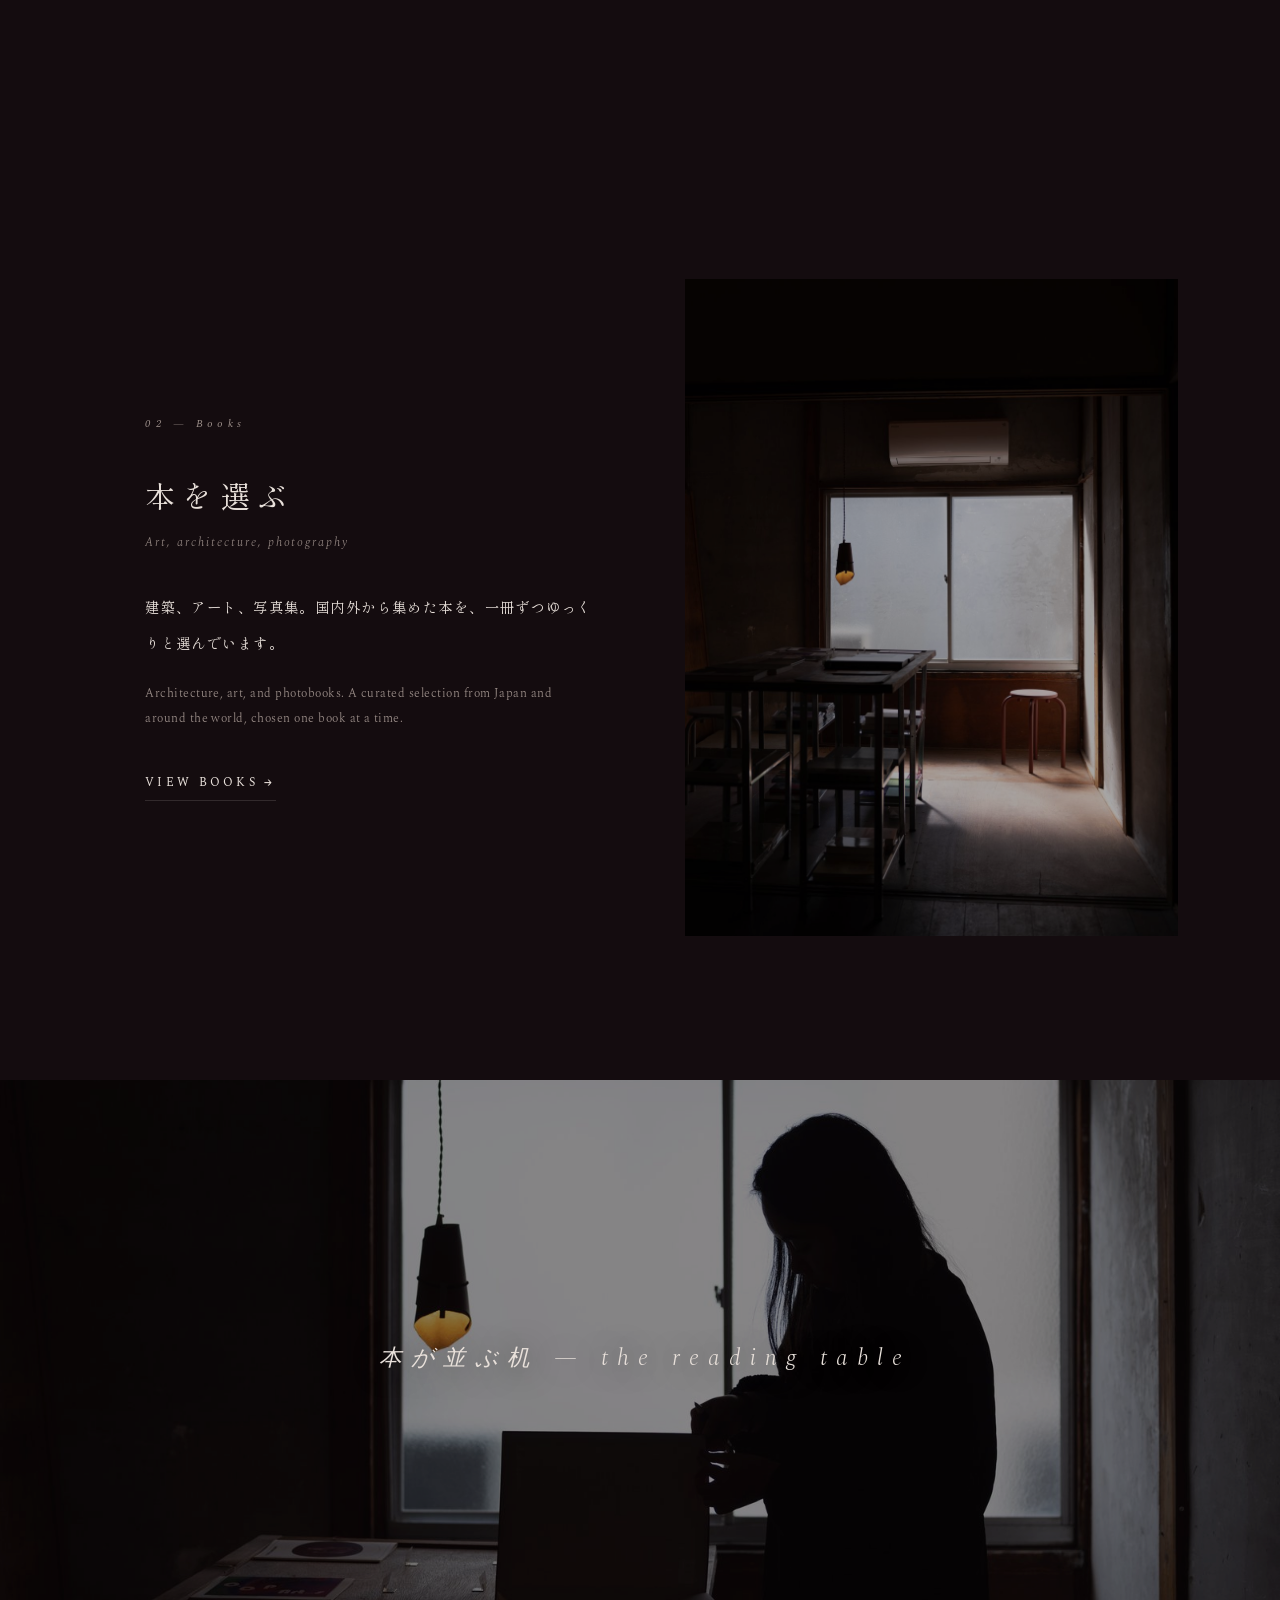
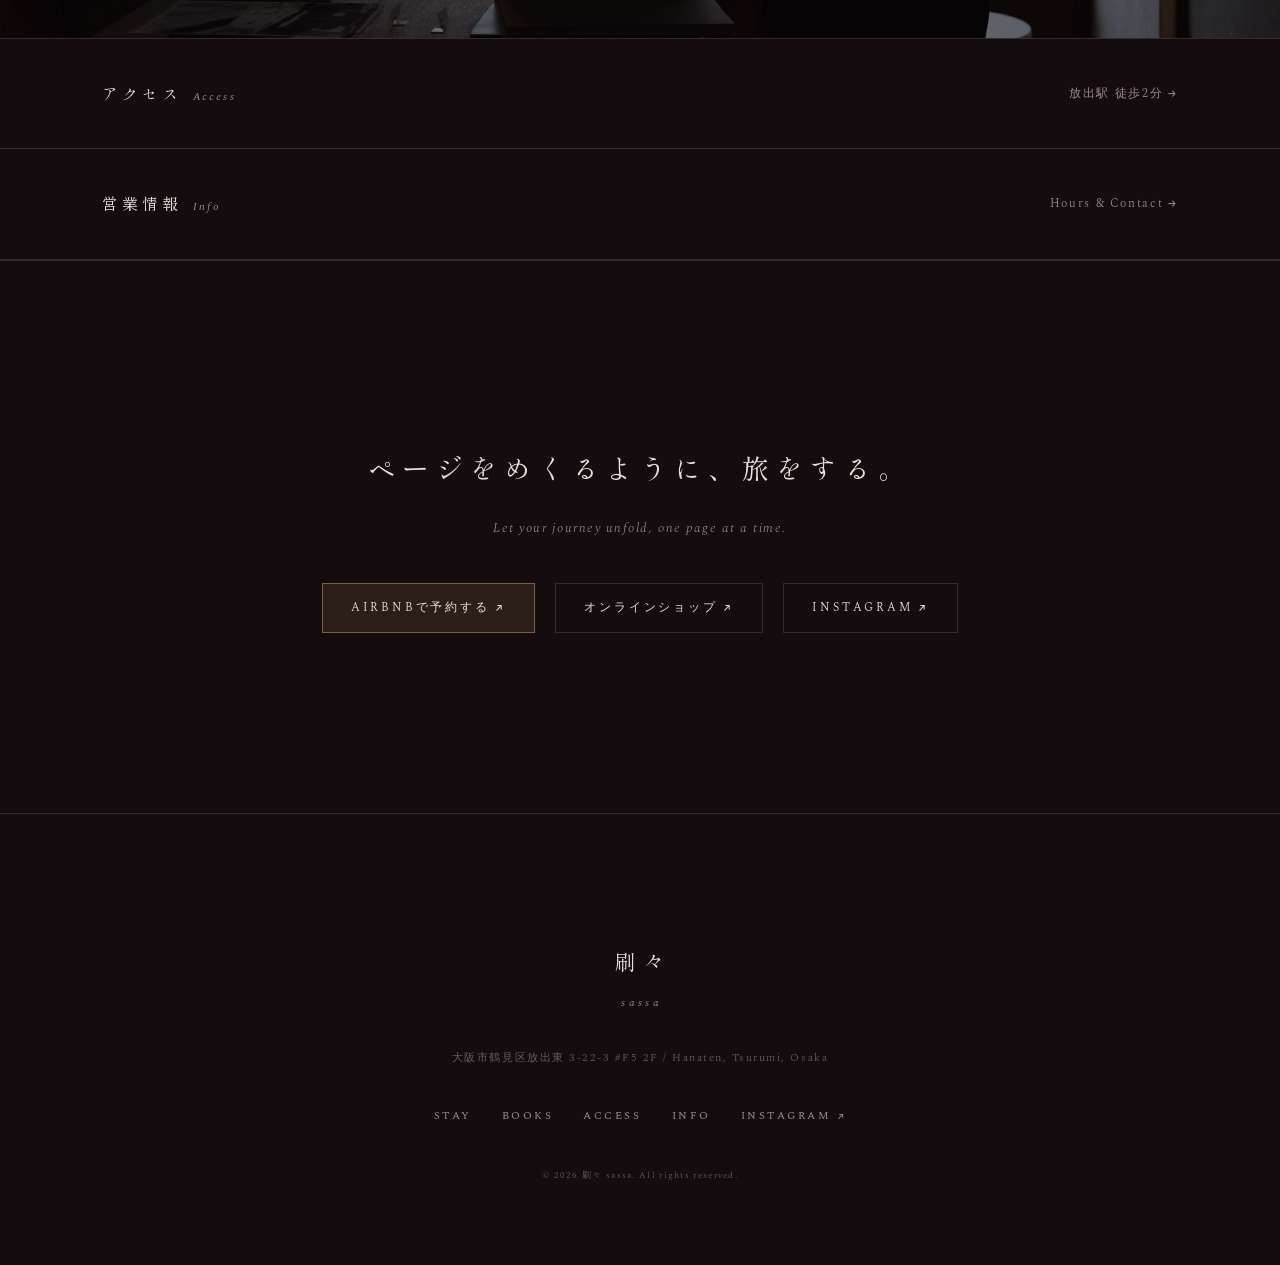
==== commit 8feb433d: "Add files via upload" ====
--- a/index.html
+++ b/index.html
@@ -15,6 +15,41 @@
 <link rel="preconnect" href="https://fonts.gstatic.com" crossorigin>
 <link rel="stylesheet" href="style.css">
 <link rel="icon" href="favicon.ico">
+<script type="application/ld+json">
+{
+  "@context": "https://schema.org",
+  "@graph": [
+    {
+      "@type": "BookStore",
+      "@id": "https://sassa-osaka.github.io/#bookstore",
+      "name": "刷々 sassa",
+      "alternateName": "sassa",
+      "description": "建築・アート・写真集を中心に扱うアートブックストア。不定休（営業日はInstagramにて）。",
+      "url": "https://sassa-osaka.github.io/",
+      "email": "sassa.front@gmail.com",
+      "address": {"@type":"PostalAddress","postalCode":"538-0044","addressCountry":"JP","addressRegion":"大阪府","addressLocality":"大阪市鶴見区","streetAddress":"放出東3-22-3 #F5 2F"},
+      "geo": {"@type":"GeoCoordinates","latitude":34.688976,"longitude":135.5635653},
+      "image": "https://sassa-osaka.github.io/images/og.jpg",
+      "sameAs": ["https://www.instagram.com/book_sassa/","https://sassabooks.base.shop/"]
+    },
+    {
+      "@type": "LodgingBusiness",
+      "@id": "https://sassa-osaka.github.io/#stay",
+      "name": "刷々 sassa（宿）",
+      "description": "商店街に残る木造長屋を改修した、一日一組の宿。約27㎡・クイーンベッド。",
+      "url": "https://sassa-osaka.github.io/stay.html",
+      "email": "sassa.front@gmail.com",
+      "checkinTime": "16:00",
+      "checkoutTime": "11:00",
+      "numberOfRooms": 1,
+      "address": {"@type":"PostalAddress","postalCode":"538-0044","addressCountry":"JP","addressRegion":"大阪府","addressLocality":"大阪市鶴見区","streetAddress":"放出東3-22-3 #F5 2F"},
+      "geo": {"@type":"GeoCoordinates","latitude":34.688976,"longitude":135.5635653},
+      "image": "https://sassa-osaka.github.io/images/hero-stay.jpg",
+      "sameAs": ["https://airbnb.jp/h/sassa-osaka","https://www.instagram.com/book_sassa/"]
+    }
+  ]
+}
+</script>
 </head><body>
 <nav class="nav">
   <a href="index.html" class="logo">刷々<span>sassa</span></a>
@@ -36,6 +71,7 @@
     <h1 class="hero-title">刷々<span class="en">sassa</span></h1>
     <p class="hero-tagline">本のページをめくる音。<span class="en2">An art bookstore & stay in a renovated wooden row house.</span></p>
   </div>
+  <p class="lamp-hint">指先が灯りになります — your fingertip is the lamp</p>
   <div class="scroll-hint">Scroll</div>
 </section>
 
@@ -46,12 +82,12 @@
 </section>
 
 <section class="band">
-  <img src="images/wide-street.jpg" alt="商店街">
+  <img src="images/wide-street.jpg" alt="商店街" loading="lazy">
   <p class="band-cap">放出の商店街 — the shopping street</p>
 </section>
 
 <section class="split">
-  <div class="ph"><img src="images/stay-1.jpg" alt="客室"></div>
+  <div class="ph"><img src="images/stay-1.jpg" alt="客室" loading="lazy"></div>
   <div class="txt fade">
     <div class="num">01 — Stay</div>
     <h2>泊まる</h2>
@@ -71,11 +107,11 @@
     <p class="p-en">Architecture, art, and photobooks. A curated selection from Japan and around the world, chosen one book at a time.</p>
     <a href="books.html" class="lnk">View Books →</a>
   </div>
-  <div class="ph"><img src="images/books-1.jpg" alt="本屋"></div>
+  <div class="ph"><img src="images/books-1.jpg" alt="本屋" loading="lazy"></div>
 </section>
 
 <section class="band">
-  <img src="images/books-wide.jpg" alt="本の並ぶ机">
+  <img src="images/books-wide.jpg" alt="本の並ぶ机" loading="lazy">
   <p class="band-cap">本が並ぶ机 — the reading table</p>
 </section>
 
--- a/style.css
+++ b/style.css
@@ -1,184 +1,317 @@
 /* ============================================
-   刷々 sassa — style.css  (Concept B)
-   写真主役・暗めトーン / Zen Old Mincho × Spectral
+   刷々 sassa — style.css  (Concept C「灯」)
+   夜の店内・灯りの巡るデザイン
+   Shippori Mincho × Spectral
    ============================================ */
-@import url('https://fonts.googleapis.com/css2?family=Zen+Old+Mincho:wght@400;500;700&family=Spectral:ital,wght@0,200;0,300;0,400;1,300;1,400&display=swap');
+@import url('https://fonts.googleapis.com/css2?family=Shippori+Mincho:wght@400;500&family=Spectral:ital,wght@0,200;0,300;0,400;1,300;1,400&display=swap');
 
 *,*::before,*::after{box-sizing:border-box;margin:0;padding:0;}
 
 :root{
-  --bg:#1a1013; --bg2:#241a1d; --paper:#ece3e1;
-  --ink:#ece3e1; --mid:#a98d8f; --faint:#6f5659;
-  --line:rgba(200,170,172,.15); --plum:#7e3146; --plum-soft:#9a4358;
-  --jp:'Zen Old Mincho',serif; --en:'Spectral',Georgia,serif;
+  --bg:#140c0f; --bg2:#1c1216;
+  --paper:#e8e0da; --ink:#e8e0da; --mid:#9a8d88; --faint:#6a5c58;
+  --line:rgba(232,224,218,.14);
+  --warm:rgba(255,196,130,1);
+  --jp:'Shippori Mincho',serif; --en:'Spectral',Georgia,serif;
   --transition:.35s ease;
+  --ease:cubic-bezier(.2,.7,.2,1);
 }
 html{font-size:15px;-webkit-text-size-adjust:100%;scroll-behavior:smooth;}
-body{background:var(--bg);color:var(--ink);font-family:var(--en);font-weight:300;line-height:2;-webkit-font-smoothing:antialiased;letter-spacing:.01em;}
+body{background:var(--bg);color:var(--ink);font-family:var(--jp);font-weight:400;
+  line-height:2;letter-spacing:.06em;-webkit-font-smoothing:antialiased;overflow-x:hidden;}
 img{display:block;width:100%;height:auto;}
 a{color:inherit;text-decoration:none;}
 ul{list-style:none;}
-
-/* === Nav === */
-.nav{position:fixed;top:0;left:0;right:0;z-index:100;display:flex;justify-content:space-between;align-items:center;padding:1.5rem 2rem;transition:background var(--transition),border-color var(--transition);border-bottom:1px solid transparent;}
-.nav.solid{background:rgba(26,16,19,.9);backdrop-filter:blur(10px);-webkit-backdrop-filter:blur(10px);border-bottom-color:var(--line);padding:1.1rem 2rem;}
-.logo{font-family:var(--jp);font-weight:500;font-size:1.2rem;letter-spacing:.14em;color:var(--paper);}
-.logo span{font-family:var(--en);font-style:italic;font-size:.92rem;color:var(--mid);margin-left:.5em;}
-.nav-links{display:flex;gap:1.9rem;align-items:center;}
-.nav-links a{font-family:var(--en);font-size:.86rem;letter-spacing:.13em;text-transform:uppercase;color:var(--paper);opacity:.82;transition:opacity var(--transition);}
+::selection{background:rgba(255,196,130,.25);}
+
+/* ============ 灯 — the lamp ============ */
+#lamp{position:fixed;inset:0;z-index:90;pointer-events:none;mix-blend-mode:screen;
+  background:radial-gradient(min(46vw,460px) at var(--lx,50%) var(--ly,40%),
+    rgba(255,196,130,.15), rgba(255,170,110,.05) 45%, transparent 70%);
+  animation:lampBreathe 4.6s ease-in-out infinite;}
+@keyframes lampBreathe{0%,100%{opacity:.85}50%{opacity:1}}
+body.page-util #lamp{
+  background:radial-gradient(min(38vw,380px) at var(--lx,50%) var(--ly,40%),
+    rgba(255,196,130,.09), transparent 62%);}
+
+#grain{position:fixed;inset:-50%;z-index:95;pointer-events:none;opacity:.045;
+  background-image:url("data:image/svg+xml,%3Csvg xmlns='http://www.w3.org/2000/svg' width='140' height='140'%3E%3Cfilter id='n'%3E%3CfeTurbulence baseFrequency='0.9'/%3E%3C/filter%3E%3Crect width='140' height='140' filter='url(%23n)'/%3E%3C/svg%3E");
+  animation:grainShift 1.4s steps(3) infinite;}
+@keyframes grainShift{0%{transform:translate(0,0)}33%{transform:translate(-2%,1%)}
+  66%{transform:translate(1%,-2%)}100%{transform:translate(0,0)}}
+
+/* images sleep in the dark, wake near the light */
+.hero img,.page-hero img,.band img,.split .ph img,.triple .ph img{
+  filter:brightness(.66) saturate(.92);transition:filter 1.2s ease;}
+.hero img.lit,.page-hero img.lit,.band img.lit,
+.split .ph img.lit,.triple .ph img.lit{filter:brightness(1) saturate(1);}
+body.page-util .hero img,body.page-util .page-hero img,body.page-util .band img,
+body.page-util .split .ph img,body.page-util .triple .ph img{
+  filter:brightness(.82) saturate(.96);}
+body.page-util .band img.lit,body.page-util .page-hero img.lit{filter:none;}
+
+/* ============ Nav ============ */
+.nav{position:fixed;top:0;left:0;right:0;z-index:100;display:flex;
+  justify-content:space-between;align-items:center;padding:1.6rem 2.2rem;
+  transition:background var(--transition),border-color var(--transition),padding var(--transition);
+  border-bottom:1px solid transparent;}
+.nav.solid{background:rgba(20,12,15,.88);backdrop-filter:blur(10px);
+  -webkit-backdrop-filter:blur(10px);border-bottom-color:var(--line);padding:1.1rem 2.2rem;}
+.logo{font-family:var(--jp);font-weight:500;font-size:1.2rem;letter-spacing:.22em;color:var(--paper);}
+.logo span{font-family:var(--en);font-style:italic;font-size:.88rem;letter-spacing:.14em;
+  color:var(--mid);margin-left:.6em;}
+.nav-links{display:flex;gap:2.2rem;align-items:center;}
+.nav-links a{font-family:var(--en);font-size:.82rem;letter-spacing:.22em;
+  text-transform:uppercase;color:var(--paper);opacity:.72;transition:opacity var(--transition);}
 .nav-links a:hover,.nav-links a.active{opacity:1;}
 
-.nav-toggle{display:none;flex-direction:column;gap:5px;cursor:pointer;background:none;border:none;padding:4px;z-index:101;}
-.nav-toggle span{display:block;width:24px;height:1px;background:var(--paper);transition:transform var(--transition),opacity var(--transition);}
+.nav-toggle{display:none;flex-direction:column;gap:5px;cursor:pointer;
+  background:none;border:none;padding:4px;z-index:101;}
+.nav-toggle span{display:block;width:24px;height:1px;background:var(--paper);
+  transition:transform var(--transition),opacity var(--transition);}
 .nav-toggle.open span:nth-child(1){transform:translateY(6px) rotate(45deg);}
 .nav-toggle.open span:nth-child(2){opacity:0;}
 .nav-toggle.open span:nth-child(3){transform:translateY(-6px) rotate(-45deg);}
-.nav-drawer{display:none;position:fixed;inset:0;z-index:99;background:var(--bg);flex-direction:column;justify-content:center;align-items:center;gap:2.4rem;}
+.nav-drawer{display:none;position:fixed;inset:0;z-index:99;background:var(--bg);
+  flex-direction:column;justify-content:center;align-items:center;gap:2.6rem;}
 .nav-drawer.open{display:flex;}
-.nav-drawer a{font-family:var(--jp);font-weight:400;font-size:1.4rem;letter-spacing:.12em;color:var(--paper);}
-.nav-drawer a span{font-family:var(--en);font-style:italic;font-size:.8rem;color:var(--mid);margin-left:.6em;}
-
-/* === Hero (home) === */
-.hero{position:relative;height:100vh;min-height:600px;overflow:hidden;}
+.nav-drawer a{font-family:var(--jp);font-size:1.4rem;letter-spacing:.3em;color:var(--paper);}
+.nav-drawer a span{font-family:var(--en);font-style:italic;font-size:.76rem;
+  letter-spacing:.18em;color:var(--mid);margin-left:.7em;}
+
+/* ============ Hero (home) ============ */
+.hero{position:relative;height:100svh;min-height:600px;overflow:hidden;
+  display:flex;align-items:center;justify-content:center;}
 .hero img{position:absolute;inset:0;width:100%;height:100%;object-fit:cover;}
-.hero::after{content:"";position:absolute;inset:0;background:linear-gradient(to bottom,rgba(26,16,19,.5) 0%,transparent 24%,transparent 54%,rgba(26,16,19,.9) 100%);}
-.hero-copy{position:absolute;left:0;right:0;bottom:0;z-index:10;padding:3rem 2rem 3.6rem;}
-.hero-title{font-family:var(--jp);font-weight:500;font-size:clamp(2.6rem,9vw,4rem);letter-spacing:.2em;color:var(--paper);line-height:1.15;}
-.hero-title .en{display:block;font-family:var(--en);font-style:italic;font-weight:300;font-size:clamp(1rem,3vw,1.4rem);letter-spacing:.1em;color:var(--mid);margin-top:.5em;}
-.hero-tagline{margin-top:1.4rem;font-family:var(--jp);font-size:.86rem;line-height:2.1;color:#d8c5c4;max-width:460px;}
-.hero-tagline .en2{display:block;font-family:var(--en);font-style:italic;font-size:.8rem;color:var(--mid);margin-top:.5em;letter-spacing:.03em;}
-.scroll-hint{position:absolute;bottom:1.4rem;left:50%;transform:translateX(-50%);z-index:10;font-family:var(--en);font-size:.62rem;letter-spacing:.25em;text-transform:uppercase;color:var(--mid);writing-mode:vertical-rl;}
-
-/* === Page hero (sub pages) === */
-.page-hero{position:relative;height:62vh;min-height:420px;overflow:hidden;}
+.hero::after{content:"";position:absolute;inset:0;
+  background:radial-gradient(90% 80% at 50% 45%, transparent 30%, rgba(20,12,15,.55) 100%),
+  linear-gradient(to bottom, rgba(20,12,15,.3), transparent 30%, transparent 60%, rgba(20,12,15,.85));}
+.hero-copy{position:relative;z-index:10;text-align:center;padding:0 1.5rem;}
+.hero-title{font-family:var(--jp);font-weight:400;font-size:clamp(3.2rem,10vw,6.4rem);
+  letter-spacing:.3em;text-indent:.3em;color:var(--paper);line-height:1.2;
+  opacity:0;filter:blur(14px);transform:translateY(.25em);
+  animation:lampIn 2s .35s var(--ease) forwards;}
+.hero-title .en{display:block;font-family:var(--en);font-style:italic;font-weight:300;
+  font-size:clamp(.95rem,2.4vw,1.2rem);letter-spacing:.4em;text-indent:.4em;
+  color:var(--mid);margin-top:1.2em;}
+.hero-tagline{margin-top:2.4rem;font-family:var(--jp);font-size:.9rem;
+  letter-spacing:.2em;line-height:2.4;color:var(--paper);
+  opacity:0;animation:lampFadeIn 1.8s 1.4s ease forwards;}
+.hero-tagline .en2{display:block;font-family:var(--en);font-style:italic;font-weight:300;
+  font-size:.76rem;letter-spacing:.12em;color:var(--mid);margin-top:.8em;}
+.lamp-hint{position:absolute;bottom:5rem;left:50%;transform:translateX(-50%);z-index:10;
+  font-family:var(--en);font-size:.6rem;letter-spacing:.3em;color:var(--mid);
+  white-space:nowrap;opacity:0;animation:lampFadeIn 1.8s 2.5s ease forwards;}
+.scroll-hint{position:absolute;bottom:2rem;left:50%;z-index:10;width:1px;height:52px;
+  overflow:hidden;color:transparent;background:linear-gradient(var(--mid),transparent);
+  animation:drop 2.4s ease-in-out infinite;}
+@keyframes drop{0%{transform:scaleY(0);transform-origin:top}
+  45%{transform:scaleY(1);transform-origin:top}
+  55%{transform:scaleY(1);transform-origin:bottom}
+  100%{transform:scaleY(0);transform-origin:bottom}}
+@keyframes lampIn{to{opacity:1;filter:blur(0);transform:none}}
+@keyframes lampFadeIn{to{opacity:1}}
+
+/* ============ Page hero (sub pages) ============ */
+.page-hero{position:relative;height:72vh;min-height:440px;overflow:hidden;
+  display:flex;align-items:center;justify-content:center;}
 .page-hero img{position:absolute;inset:0;width:100%;height:100%;object-fit:cover;}
-.page-hero::after{content:"";position:absolute;inset:0;background:linear-gradient(to bottom,rgba(26,16,19,.45),transparent 40%,rgba(26,16,19,.85));}
-.page-hero-copy{position:absolute;left:0;right:0;bottom:0;z-index:10;padding:3rem 2rem;}
-.page-hero .num{font-family:var(--en);font-style:italic;font-size:.82rem;letter-spacing:.2em;color:var(--mid);margin-bottom:.6rem;}
-.page-hero h1{font-family:var(--jp);font-weight:500;font-size:clamp(2rem,7vw,3rem);letter-spacing:.16em;color:var(--paper);line-height:1.1;}
-.page-hero h1 .en{display:block;font-family:var(--en);font-style:italic;font-weight:300;font-size:clamp(.95rem,2.6vw,1.2rem);letter-spacing:.08em;color:var(--mid);margin-top:.4em;}
-
-/* === Statement === */
-.statement{padding:7rem 2rem;text-align:center;max-width:680px;margin:0 auto;}
-.statement .mark{font-family:var(--jp);font-size:2rem;letter-spacing:.4em;color:var(--faint);margin-bottom:2rem;}
-.statement p{font-family:var(--jp);font-weight:400;font-size:1.05rem;line-height:2.6;color:var(--paper);letter-spacing:.04em;}
-.statement .en{font-family:var(--en);font-style:italic;font-weight:300;font-size:.86rem;line-height:2.2;color:var(--mid);margin-top:1.8rem;letter-spacing:.02em;}
-
-/* === Full-bleed band === */
-.band{position:relative;height:80vh;min-height:460px;overflow:hidden;}
+.page-hero::after{content:"";position:absolute;inset:0;
+  background:radial-gradient(90% 80% at 50% 45%, transparent 30%, rgba(20,12,15,.5) 100%),
+  linear-gradient(to bottom, rgba(20,12,15,.35), transparent 35%, rgba(20,12,15,.85));}
+.page-hero-copy{position:relative;z-index:10;text-align:center;padding:0 1.5rem;}
+.page-hero .num{font-family:var(--en);font-style:italic;font-size:.72rem;
+  letter-spacing:.4em;color:var(--mid);margin-bottom:1.6rem;
+  opacity:0;animation:lampFadeIn 1.4s .4s ease forwards;}
+.page-hero h1{font-family:var(--jp);font-weight:400;font-size:clamp(2.2rem,7vw,3.6rem);
+  letter-spacing:.3em;text-indent:.3em;color:var(--paper);line-height:1.2;
+  opacity:0;filter:blur(10px);transform:translateY(.2em);
+  animation:lampIn 1.7s .5s var(--ease) forwards;}
+.page-hero h1 .en{display:block;font-family:var(--en);font-style:italic;font-weight:300;
+  font-size:clamp(.85rem,2.2vw,1.05rem);letter-spacing:.34em;text-indent:.34em;
+  color:var(--mid);margin-top:1em;}
+
+/* ============ Statement (home) ============ */
+.statement{padding:24vh 8vw;text-align:center;}
+.statement .mark{font-family:var(--jp);writing-mode:vertical-rl;margin:0 auto 4rem;
+  font-size:.95rem;letter-spacing:.6em;color:var(--mid);height:9em;}
+.statement p{font-size:clamp(1.05rem,2.4vw,1.4rem);line-height:2.6;
+  letter-spacing:.12em;max-width:34em;margin:0 auto;}
+.statement p.en{font-family:var(--en);font-weight:300;font-size:.82rem;
+  letter-spacing:.05em;line-height:2.2;color:var(--mid);margin-top:2.6rem;max-width:44em;}
+
+/* ============ Band (full-bleed photo) ============ */
+.band{position:relative;height:62vh;min-height:340px;overflow:hidden;}
 .band img{position:absolute;inset:0;width:100%;height:100%;object-fit:cover;}
-.band::after{content:"";position:absolute;inset:0;background:linear-gradient(to top,rgba(26,16,19,.5),transparent 50%);}
-.band-cap{position:absolute;left:2rem;bottom:2rem;z-index:5;font-family:var(--en);font-style:italic;font-size:.78rem;color:var(--paper);letter-spacing:.04em;opacity:.85;}
-
-/* === Editorial split === */
-.split{display:grid;grid-template-columns:1fr 1fr;}
-.split.rev .txt{order:2;}
+.band::after{content:"";position:absolute;inset:0;background:rgba(20,12,15,.22);}
+.band-cap{position:absolute;inset:0;z-index:5;display:flex;align-items:center;
+  justify-content:center;text-align:center;padding:0 1.5rem;
+  font-family:var(--en);font-style:italic;font-weight:300;
+  font-size:clamp(1rem,2.8vw,1.5rem);letter-spacing:.4em;text-indent:.4em;
+  color:var(--paper);text-shadow:0 2px 30px rgba(0,0,0,.6);}
+
+/* ============ Split (photo × text) ============ */
+.split{display:grid;grid-template-columns:1fr 1fr;gap:7vw;align-items:center;
+  padding:16vh 8vw;}
 .split .ph{position:relative;aspect-ratio:3/4;overflow:hidden;}
-.split .ph img{width:100%;height:100%;object-fit:cover;}
-.split .txt{display:flex;flex-direction:column;justify-content:center;padding:4.5rem 3rem;}
-.split .num{font-family:var(--en);font-style:italic;font-size:.8rem;letter-spacing:.2em;color:var(--faint);margin-bottom:1.2rem;}
-.split h2{font-family:var(--jp);font-weight:500;font-size:1.3rem;letter-spacing:.1em;margin-bottom:.3rem;color:var(--paper);}
-.split .h-en{font-family:var(--en);font-style:italic;font-weight:300;font-size:.92rem;color:var(--mid);margin-bottom:1.6rem;}
-.split p{font-family:var(--jp);font-weight:400;font-size:.88rem;line-height:2.4;color:#c9b3b4;}
-.split .p-en{font-family:var(--en);font-weight:300;font-size:.82rem;line-height:2.1;color:var(--mid);margin-top:1.2rem;letter-spacing:.02em;}
-.split .lnk{margin-top:1.8rem;font-family:var(--en);font-size:.72rem;letter-spacing:.16em;text-transform:uppercase;color:var(--paper);border-bottom:1px solid var(--line);padding-bottom:.3em;width:fit-content;transition:border-color var(--transition);}
-.split .lnk:hover{border-color:var(--paper);}
-
-/* === Triple photo === */
-.triple{display:grid;grid-template-columns:repeat(3,1fr);gap:2px;}
-.triple .ph{aspect-ratio:3/4;overflow:hidden;}
-.triple .ph img{width:100%;height:100%;object-fit:cover;transition:transform .6s ease;}
-.triple .ph:hover img{transform:scale(1.03);}
-
-/* === Index links (home) === */
+.split .ph img{position:absolute;inset:0;width:100%;height:100%;object-fit:cover;}
+.split .txt{max-width:30em;}
+.split.rev .txt{justify-self:end;}
+.num{font-family:var(--en);font-style:italic;font-size:.72rem;letter-spacing:.4em;
+  color:var(--mid);margin-bottom:2.2rem;}
+.split h2{font-family:var(--jp);font-weight:400;font-size:clamp(1.5rem,3.4vw,2rem);
+  letter-spacing:.24em;line-height:1.8;margin-bottom:.6rem;}
+.h-en{font-family:var(--en);font-style:italic;font-weight:300;font-size:.82rem;
+  letter-spacing:.16em;color:var(--mid);margin-bottom:2.2rem;}
+.split p{font-size:.95rem;line-height:2.5;letter-spacing:.1em;}
+.split .p-en{font-family:var(--en);font-weight:300;font-size:.8rem;
+  letter-spacing:.04em;line-height:2.1;color:var(--mid);margin-top:1.4rem;}
+.lnk{display:inline-block;margin-top:2.6rem;font-family:var(--en);font-size:.78rem;
+  letter-spacing:.28em;text-transform:uppercase;color:var(--paper);
+  border-bottom:1px solid var(--line);padding-bottom:.5em;
+  transition:border-color var(--transition),color var(--transition);}
+.lnk:hover{border-color:rgba(255,196,130,.5);color:var(--warm);}
+
+/* ============ Index links (home) ============ */
 .index-links{border-top:1px solid var(--line);}
-.index-link{display:flex;justify-content:space-between;align-items:baseline;padding:2.6rem 2rem;border-bottom:1px solid var(--line);transition:background var(--transition);gap:1.5rem;}
+.index-link{display:flex;justify-content:space-between;align-items:center;
+  padding:2.6rem 8vw;border-bottom:1px solid var(--line);
+  transition:background var(--transition);}
 .index-link:hover{background:var(--bg2);}
-.index-link .l{font-family:var(--jp);font-weight:500;font-size:1.5rem;letter-spacing:.1em;color:var(--paper);}
-.index-link .l span{font-family:var(--en);font-style:italic;font-size:.86rem;color:var(--mid);margin-left:.7em;}
-.index-link .r{font-family:var(--en);font-size:.72rem;letter-spacing:.14em;text-transform:uppercase;color:var(--mid);white-space:nowrap;transition:color var(--transition);}
-.index-link:hover .r{color:var(--paper);}
-
-/* === Content section (sub pages) === */
-.section{padding:5.5rem 2rem;max-width:760px;margin:0 auto;}
-.section.narrow{max-width:620px;}
-.section h2{font-family:var(--jp);font-weight:500;font-size:1.2rem;letter-spacing:.1em;margin-bottom:1.6rem;color:var(--paper);}
-.section .lead-jp{font-family:var(--jp);font-weight:400;font-size:.94rem;line-height:2.5;color:#d2bcbc;}
-.section .lead-en{font-family:var(--en);font-weight:300;font-size:.86rem;line-height:2.2;color:var(--mid);margin-top:1.5rem;}
-.label{font-family:var(--en);font-size:.66rem;letter-spacing:.2em;text-transform:uppercase;color:var(--faint);margin-bottom:1.4rem;}
-.divider{width:40px;height:1px;background:var(--line);margin:2rem 0;}
-
-/* === Info rows === */
-.info-list{display:grid;gap:0;margin-top:1rem;}
-.info-row{display:grid;grid-template-columns:130px 1fr;gap:1.2rem;padding:1.4rem 0;border-bottom:1px solid var(--line);font-size:.86rem;}
-.info-row .key{font-family:var(--en);font-size:.7rem;letter-spacing:.13em;text-transform:uppercase;color:var(--mid);padding-top:.2em;}
-.info-row .val{font-family:var(--en);font-weight:300;color:#d2bcbc;line-height:1.95;}
-.info-row .val .jp{font-family:var(--jp);font-size:.9rem;color:var(--paper);}
-
-/* === Tags === */
-.tag-list{display:flex;flex-wrap:wrap;gap:.5rem;margin-top:1.8rem;}
-.tag{font-family:var(--en);font-size:.66rem;letter-spacing:.1em;text-transform:uppercase;border:1px solid var(--line);padding:.35em .8em;color:var(--mid);}
-
-/* === Buttons === */
-.btn{display:inline-block;padding:.92em 2.2em;font-family:var(--en);font-size:.8rem;letter-spacing:.14em;text-transform:uppercase;border:1px solid var(--line);color:var(--paper);transition:.3s;margin:0 .4rem .8rem 0;}
-.btn:hover{background:var(--paper);color:var(--bg);}
-.btn.fill{background:var(--plum);border-color:var(--plum);}
-.btn.fill:hover{background:var(--plum-soft);border-color:var(--plum-soft);color:var(--paper);}
-
-/* === Link rows (info page) === */
-.link-block{display:flex;flex-direction:column;gap:1rem;margin-top:1.4rem;}
-.link-row{display:flex;align-items:center;gap:1rem;padding:1.3rem 1.5rem;border:1px solid var(--line);font-family:var(--en);font-weight:300;font-size:.92rem;transition:.3s;}
-.link-row:hover{background:var(--bg2);border-color:var(--plum);}
-.link-row .ic{width:20px;height:20px;opacity:.5;flex-shrink:0;}
-.link-row .lb{flex:1;color:var(--paper);}
-.link-row .lb .jp{font-family:var(--jp);font-size:.78rem;color:var(--mid);}
-.link-row .ar{font-size:.8rem;color:var(--mid);}
-
-/* === Map === */
-.map{width:100%;aspect-ratio:16/10;border:1px solid var(--line);overflow:hidden;margin:2rem 0;background:var(--bg2);}
-.map iframe{width:100%;height:100%;border:none;filter:grayscale(.3) brightness(.9);}
-
-/* === Notice box === */
-.notice{background:var(--bg2);border:1px solid var(--line);padding:2rem;margin-top:2rem;}
-.notice h3{font-family:var(--jp);font-weight:500;font-size:.95rem;color:var(--paper);margin-bottom:.6rem;letter-spacing:.06em;}
-.notice p{font-family:var(--jp);font-weight:400;font-size:.84rem;line-height:2.2;color:#c2acac;}
-.notice .en{font-family:var(--en);font-weight:300;font-size:.8rem;line-height:2;color:var(--mid);margin-top:.8rem;}
-.notice+.notice{margin-top:1rem;}
-
-/* === CTA === */
-.cta{padding:7rem 2rem;text-align:center;}
-.cta h3{font-family:var(--jp);font-weight:400;font-size:1.1rem;letter-spacing:.1em;margin-bottom:.5rem;color:var(--paper);}
-.cta .sub{font-family:var(--en);font-style:italic;font-size:.82rem;color:var(--mid);margin-bottom:2.5rem;}
-
-/* === Footer === */
-.foot{padding:3.5rem 2rem;border-top:1px solid var(--line);text-align:center;}
-.foot .fn{font-family:var(--jp);font-weight:500;font-size:1rem;letter-spacing:.14em;color:var(--paper);}
-.foot .fn span{font-family:var(--en);font-style:italic;font-size:.82rem;color:var(--mid);margin-left:.4em;}
-.foot .addr{font-family:var(--en);font-size:.72rem;color:var(--faint);margin-top:.8rem;letter-spacing:.04em;}
-.foot .flinks{display:flex;gap:1.4rem;justify-content:center;margin-top:1.6rem;flex-wrap:wrap;}
-.foot .flinks a{font-family:var(--en);font-size:.7rem;letter-spacing:.12em;text-transform:uppercase;color:var(--mid);transition:color var(--transition);}
+.index-link .l{font-family:var(--jp);font-size:1.05rem;letter-spacing:.24em;}
+.index-link .l span{font-family:var(--en);font-style:italic;font-size:.74rem;
+  letter-spacing:.2em;color:var(--mid);margin-left:1em;}
+.index-link .r{font-family:var(--en);font-weight:300;font-size:.78rem;
+  letter-spacing:.14em;color:var(--mid);transition:color var(--transition);}
+.index-link:hover .r{color:var(--warm);}
+
+/* ============ Sections (sub pages) ============ */
+.section{padding:16vh 8vw;}
+.section.narrow{max-width:56em;margin:0 auto;}
+.label{font-family:var(--en);font-style:italic;font-size:.72rem;letter-spacing:.4em;
+  text-transform:uppercase;color:var(--mid);margin-bottom:3rem;}
+.section h2{font-family:var(--jp);font-weight:400;font-size:clamp(1.4rem,3.2vw,1.9rem);
+  letter-spacing:.2em;line-height:2;margin-bottom:2.4rem;}
+.lead-jp{font-size:clamp(.98rem,2.2vw,1.15rem);line-height:2.6;letter-spacing:.1em;}
+.lead-en{font-family:var(--en);font-weight:300;font-size:.84rem;letter-spacing:.04em;
+  line-height:2.2;color:var(--mid);margin-top:2.2rem;}
+
+/* info list */
+.info-list{border-top:1px solid var(--line);}
+.info-row{display:grid;grid-template-columns:160px 1fr;gap:2rem;
+  padding:1.9rem 0;border-bottom:1px solid var(--line);}
+.info-row .key{font-family:var(--en);font-style:italic;font-weight:300;
+  font-size:.78rem;letter-spacing:.2em;color:var(--mid);padding-top:.3em;}
+.info-row .val{font-family:var(--en);font-weight:300;font-size:.82rem;
+  letter-spacing:.04em;line-height:2.1;color:var(--mid);}
+.info-row .val .jp{font-family:var(--jp);font-size:.95rem;letter-spacing:.1em;
+  color:var(--paper);}
+
+/* tags */
+.tag-list{display:flex;flex-wrap:wrap;gap:.8rem;margin-top:3rem;}
+.tag{font-family:var(--en);font-weight:300;font-size:.7rem;letter-spacing:.22em;
+  text-transform:uppercase;color:var(--mid);border:1px solid var(--line);
+  padding:.55em 1.3em;border-radius:99px;transition:border-color var(--transition),color var(--transition);}
+.tag:hover{border-color:rgba(255,196,130,.4);color:var(--paper);}
+
+/* notice */
+.notice{border:1px solid var(--line);padding:2.4rem 2.2rem;margin-top:2rem;}
+.notice h3{font-family:var(--jp);font-weight:500;font-size:1rem;
+  letter-spacing:.2em;margin-bottom:1.2rem;}
+.notice p{font-size:.9rem;line-height:2.3;letter-spacing:.08em;}
+.notice p.en,.notice .en{font-family:var(--en);font-weight:300;font-size:.78rem;
+  letter-spacing:.04em;line-height:2;color:var(--mid);margin-top:1.2rem;}
+
+/* triple */
+.triple{display:grid;grid-template-columns:repeat(3,1fr);gap:1.2rem;padding:0 8vw 4vh;}
+.triple .ph{position:relative;aspect-ratio:3/4;overflow:hidden;}
+.triple .ph img{position:absolute;inset:0;width:100%;height:100%;object-fit:cover;}
+
+/* map */
+.map{margin-top:3rem;aspect-ratio:16/10;border:1px solid var(--line);}
+.map iframe{width:100%;height:100%;border:0;display:block;
+  filter:grayscale(.4) contrast(.94) brightness(.92);}
+
+/* link rows (info) */
+.link-block{border-top:1px solid var(--line);}
+.link-row{display:flex;align-items:center;gap:1.6rem;padding:1.8rem .4rem;
+  border-bottom:1px solid var(--line);transition:background var(--transition);}
+.link-row:hover{background:var(--bg2);}
+.link-row .ic{width:20px;height:20px;flex:0 0 auto;color:var(--mid);}
+.link-row .lb{font-family:var(--en);font-weight:300;font-size:.92rem;
+  letter-spacing:.1em;color:var(--paper);}
+.link-row .lb .jp{font-family:var(--jp);font-size:.76rem;letter-spacing:.12em;
+  color:var(--mid);margin-top:.3em;}
+.link-row .ar{margin-left:auto;font-family:var(--en);color:var(--mid);
+  transition:color var(--transition),transform var(--transition);}
+.link-row:hover .ar{color:var(--warm);transform:translateX(4px);}
+
+/* ============ CTA ============ */
+.cta{padding:20vh 8vw;text-align:center;border-top:1px solid var(--line);}
+.cta h3{font-family:var(--jp);font-weight:400;font-size:clamp(1.3rem,3.2vw,1.8rem);
+  letter-spacing:.26em;line-height:2;}
+.cta .sub{font-family:var(--en);font-style:italic;font-weight:300;font-size:.84rem;
+  letter-spacing:.12em;color:var(--mid);margin-top:1.4rem;}
+.btn{display:inline-block;margin:2.8rem .5rem 0;font-family:var(--en);
+  font-weight:300;font-size:.78rem;letter-spacing:.24em;text-transform:uppercase;
+  color:var(--paper);border:1px solid var(--line);padding:1.05em 2.4em;
+  transition:border-color var(--transition),color var(--transition),background var(--transition);}
+.btn:hover{border-color:rgba(255,196,130,.5);color:var(--warm);}
+.btn.fill{background:rgba(255,196,130,.1);border-color:rgba(255,196,130,.38);color:var(--paper);}
+.btn.fill:hover{background:rgba(255,196,130,.18);color:#fff;}
+
+/* ============ Footer ============ */
+.foot{padding:14vh 8vw 9vh;border-top:1px solid var(--line);text-align:center;}
+.foot .fn{font-family:var(--jp);font-weight:400;font-size:1.4rem;
+  letter-spacing:.4em;text-indent:.4em;color:var(--paper);}
+.foot .fn span{display:block;font-family:var(--en);font-style:italic;font-size:.76rem;
+  letter-spacing:.3em;text-indent:.3em;color:var(--mid);margin-top:.9em;}
+.foot .addr{font-family:var(--en);font-weight:300;font-size:.72rem;
+  letter-spacing:.14em;color:var(--faint);margin-top:2.2rem;}
+.foot .flinks{display:flex;gap:2rem;justify-content:center;margin-top:2.4rem;flex-wrap:wrap;}
+.foot .flinks a{font-family:var(--en);font-size:.7rem;letter-spacing:.24em;
+  text-transform:uppercase;color:var(--mid);transition:color var(--transition);}
 .foot .flinks a:hover{color:var(--paper);}
-.foot .copy{font-family:var(--en);font-size:.64rem;color:var(--faint);margin-top:1.5rem;letter-spacing:.05em;}
-
-/* === Fade-in === */
-.fade{opacity:0;transform:translateY(16px);transition:opacity .8s ease,transform .8s ease;}
+.foot .copy{font-family:var(--en);font-weight:300;font-size:.62rem;
+  letter-spacing:.14em;color:var(--faint);margin-top:2.6rem;}
+
+/* ============ Fade-in reveal ============ */
+.fade{opacity:0;transform:translateY(26px);
+  transition:opacity 1.1s ease,transform 1.1s var(--ease);}
 .fade.in{opacity:1;transform:none;}
 
-/* === Responsive === */
+/* ============ Responsive ============ */
+@media(max-width:900px){
+  .info-row{grid-template-columns:120px 1fr;gap:1.2rem;}
+}
 @media(max-width:720px){
   .nav-links{display:none;}
   .nav-toggle{display:flex;}
-  .split,.split.rev{grid-template-columns:1fr;}
-  .split.rev .txt{order:0;}
-  .split .txt{padding:3rem 2rem;}
-  .triple{grid-template-columns:1fr;}
-  .triple .ph{aspect-ratio:16/10;}
-  .statement{padding:4.5rem 1.5rem;}
-  .band{height:60vh;}
-  .section{padding:4rem 1.5rem;}
-  .info-row{grid-template-columns:100px 1fr;}
-  .index-link{padding:2rem 1.5rem;}
+  .nav{padding:1.3rem 1.5rem;}
+  .nav.solid{padding:1rem 1.5rem;}
+  .split,.split.rev{grid-template-columns:1fr;gap:10vw;padding:14vh 7vw;}
+  .split.rev .txt{order:0;justify-self:start;}
+  .triple{grid-template-columns:1fr;padding:0 7vw 4vh;}
+  .triple .ph{aspect-ratio:16/11;}
+  .statement{padding:18vh 7vw;}
+  .section{padding:12vh 7vw;}
+  .band{height:52vh;}
+  .index-link{padding:2rem 7vw;}
+  .info-row{grid-template-columns:1fr;gap:.5rem;padding:1.5rem 0;}
+  .hero{min-height:560px;}
+  .lamp-hint{bottom:2.6rem;}
   .scroll-hint{display:none;}
-  .hero-copy{padding:3rem 1.5rem 2.6rem;}
+  .foot{padding:12vh 7vw 8vh;}
 }
 @media(max-width:400px){html{font-size:14px;}}
+
+/* ============ Reduced motion ============ */
+@media(prefers-reduced-motion:reduce){
+  #lamp,#grain{display:none;}
+  .hero img,.page-hero img,.band img,.split .ph img,.triple .ph img{filter:none;transition:none;}
+  .hero-title,.hero-tagline,.lamp-hint,.page-hero .num,.page-hero h1{
+    animation:none;opacity:1;filter:none;transform:none;}
+  .scroll-hint{animation:none;}
+  .fade{opacity:1;transform:none;transition:none;}
+  html{scroll-behavior:auto;}
+}
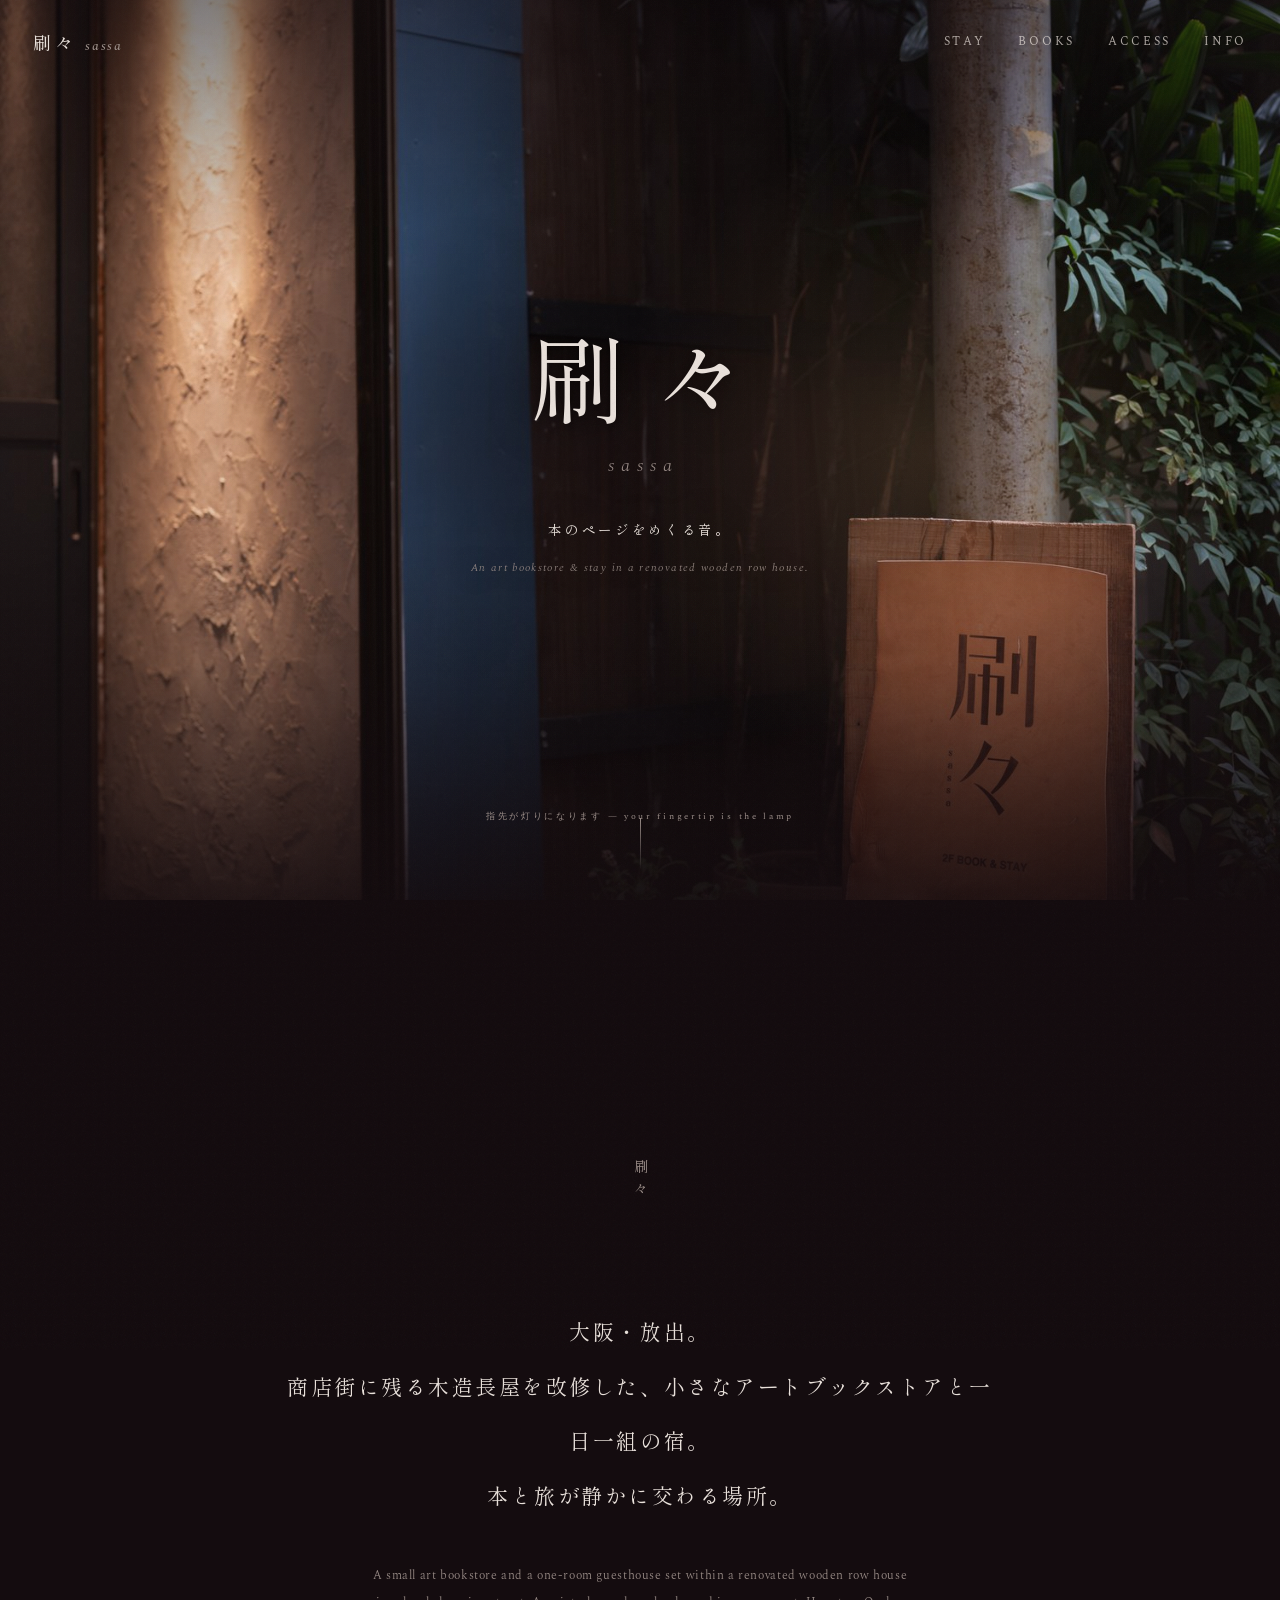
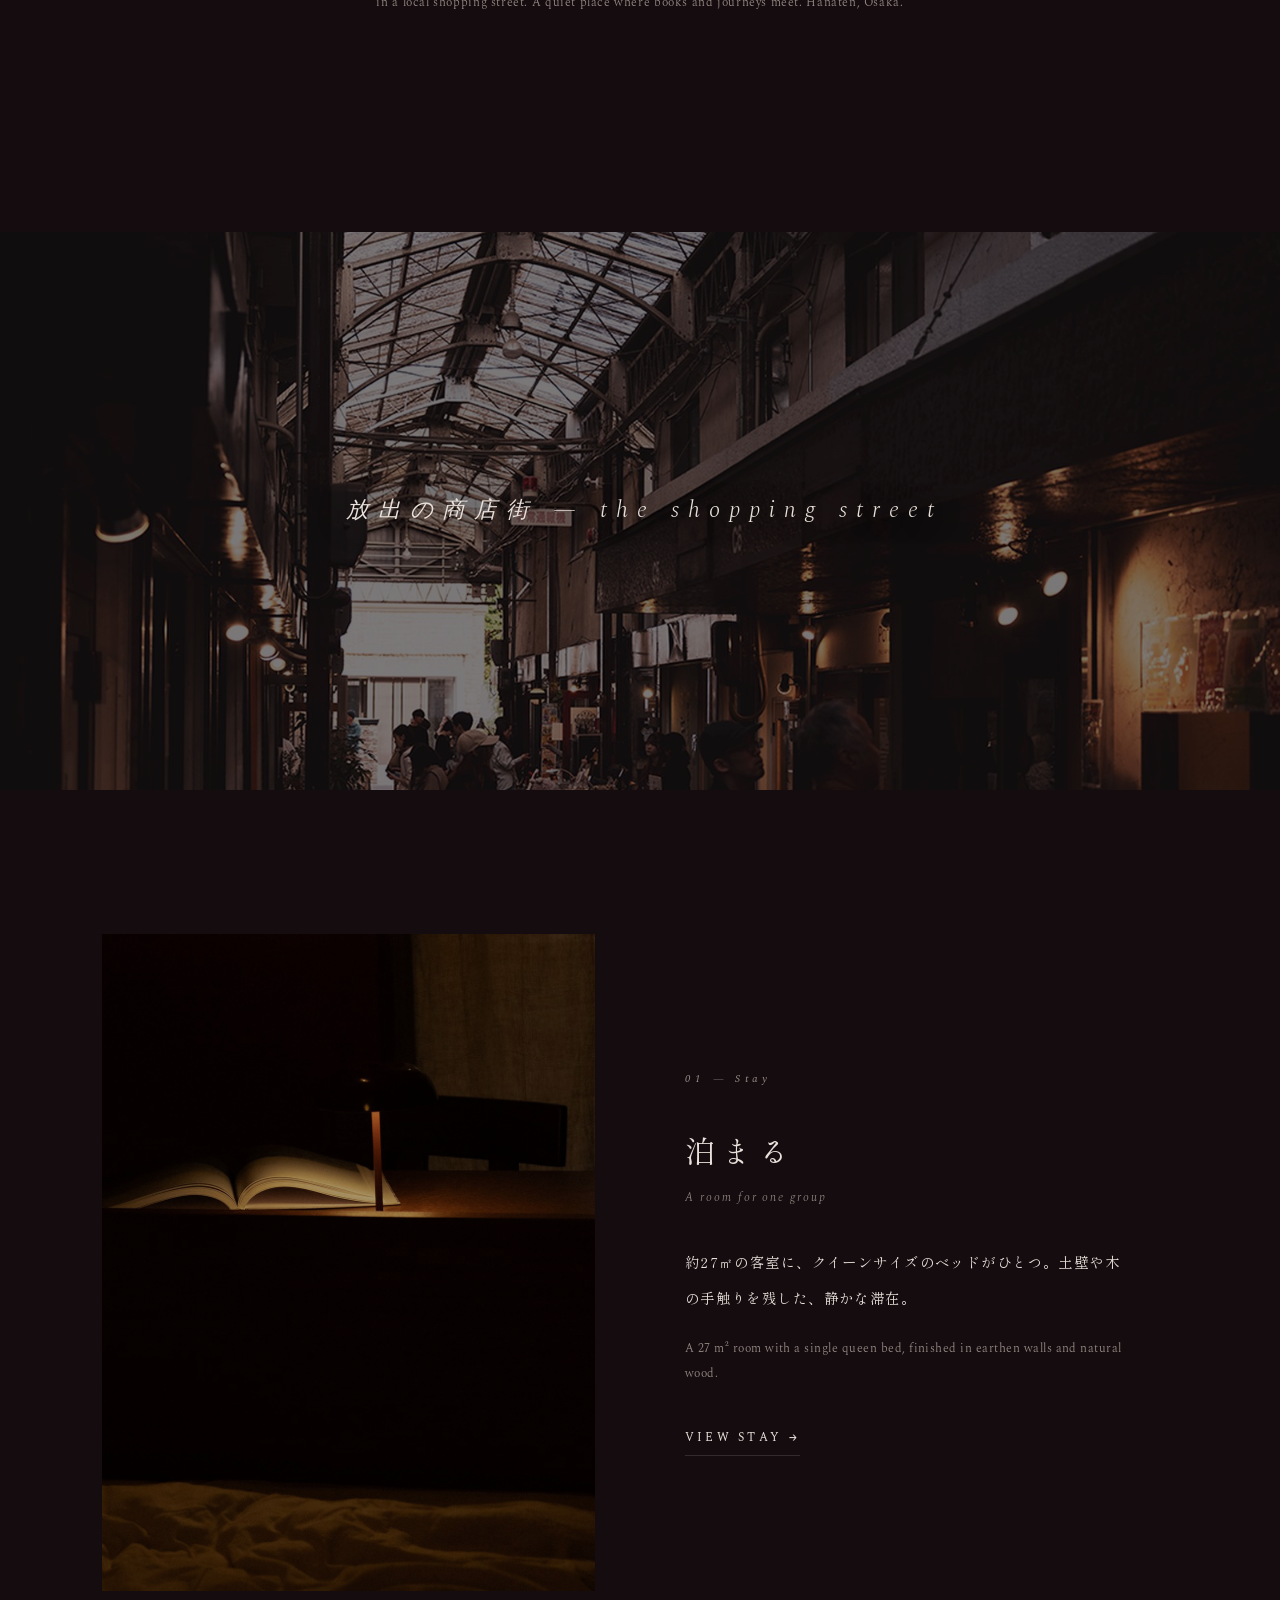
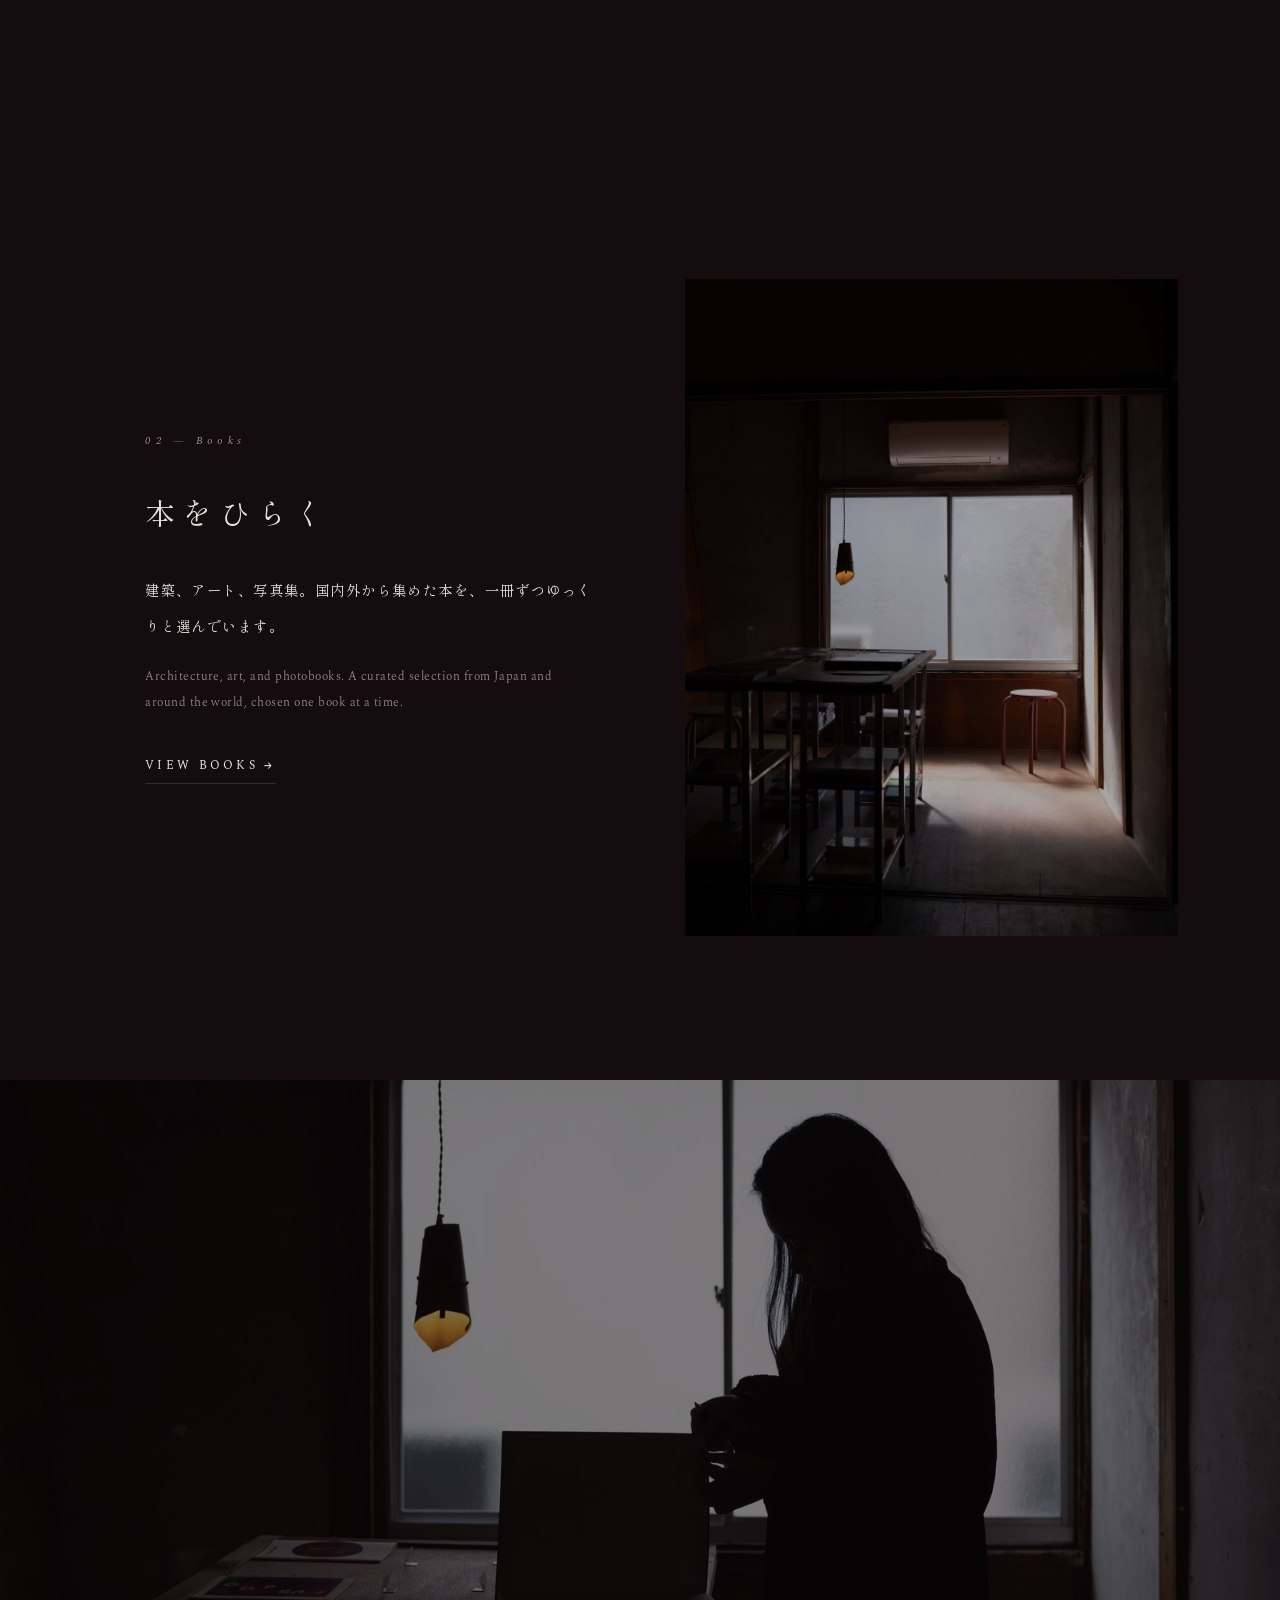
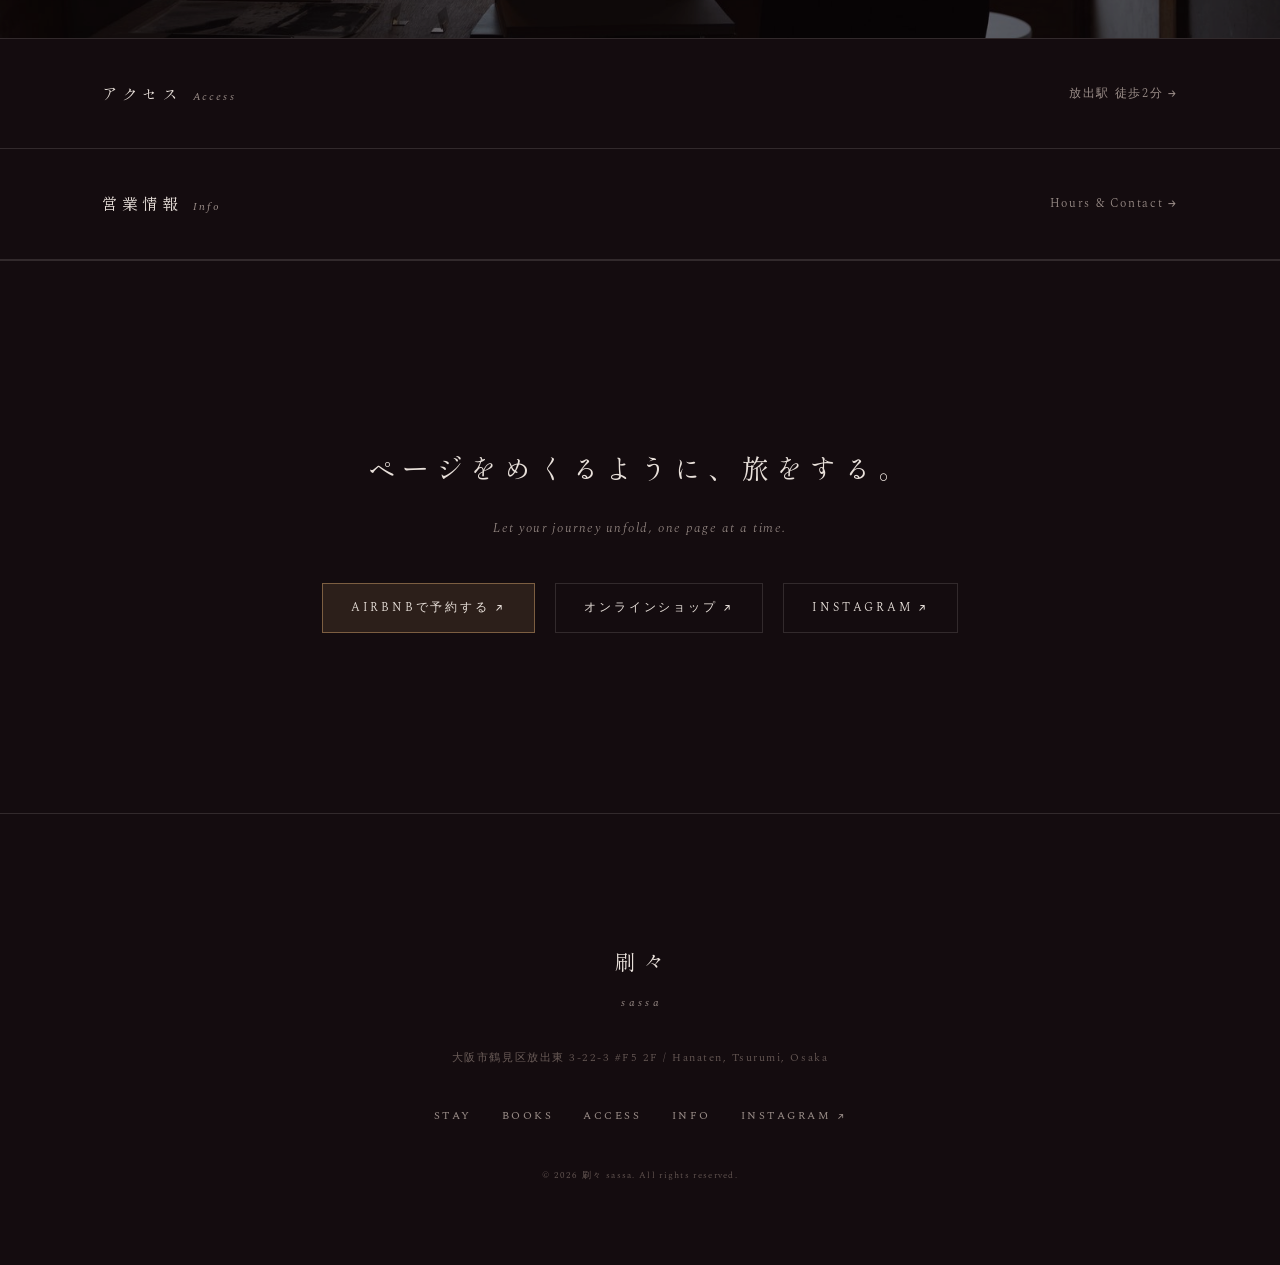
==== commit dabad98b: "Update index.html" ====
--- a/index.html
+++ b/index.html
@@ -101,8 +101,8 @@
 <section class="split rev">
   <div class="txt fade">
     <div class="num">02 — Books</div>
-    <h2>本を選ぶ</h2>
-    <div class="h-en">Art, architecture, photography</div>
+    <h2>本をひらく</h2>
+    <div class="h-en"></div>
     <p>建築、アート、写真集。国内外から集めた本を、一冊ずつゆっくりと選んでいます。</p>
     <p class="p-en">Architecture, art, and photobooks. A curated selection from Japan and around the world, chosen one book at a time.</p>
     <a href="books.html" class="lnk">View Books →</a>
@@ -112,7 +112,7 @@
 
 <section class="band">
   <img src="images/books-wide.jpg" alt="本の並ぶ机" loading="lazy">
-  <p class="band-cap">本が並ぶ机 — the reading table</p>
+  <p class="band-cap"></p>
 </section>
 
 <div class="index-links">
--- a/style.css
+++ b/style.css
@@ -24,31 +24,7 @@
 ul{list-style:none;}
 ::selection{background:rgba(255,196,130,.25);}
 
-/* ============ 灯 — the lamp ============ */
-#lamp{position:fixed;inset:0;z-index:90;pointer-events:none;mix-blend-mode:screen;
-  background:radial-gradient(min(46vw,460px) at var(--lx,50%) var(--ly,40%),
-    rgba(255,196,130,.15), rgba(255,170,110,.05) 45%, transparent 70%);
-  animation:lampBreathe 4.6s ease-in-out infinite;}
-@keyframes lampBreathe{0%,100%{opacity:.85}50%{opacity:1}}
-body.page-util #lamp{
-  background:radial-gradient(min(38vw,380px) at var(--lx,50%) var(--ly,40%),
-    rgba(255,196,130,.09), transparent 62%);}
-
-#grain{position:fixed;inset:-50%;z-index:95;pointer-events:none;opacity:.045;
-  background-image:url("data:image/svg+xml,%3Csvg xmlns='http://www.w3.org/2000/svg' width='140' height='140'%3E%3Cfilter id='n'%3E%3CfeTurbulence baseFrequency='0.9'/%3E%3C/filter%3E%3Crect width='140' height='140' filter='url(%23n)'/%3E%3C/svg%3E");
-  animation:grainShift 1.4s steps(3) infinite;}
-@keyframes grainShift{0%{transform:translate(0,0)}33%{transform:translate(-2%,1%)}
-  66%{transform:translate(1%,-2%)}100%{transform:translate(0,0)}}
-
-/* images sleep in the dark, wake near the light */
-.hero img,.page-hero img,.band img,.split .ph img,.triple .ph img{
-  filter:brightness(.66) saturate(.92);transition:filter 1.2s ease;}
-.hero img.lit,.page-hero img.lit,.band img.lit,
-.split .ph img.lit,.triple .ph img.lit{filter:brightness(1) saturate(1);}
-body.page-util .hero img,body.page-util .page-hero img,body.page-util .band img,
-body.page-util .split .ph img,body.page-util .triple .ph img{
-  filter:brightness(.82) saturate(.96);}
-body.page-util .band img.lit,body.page-util .page-hero img.lit{filter:none;}
+/* 灯は使わず、静かな夜の余韻のみ。写真は通常の明るさ。 */
 
 /* ============ Nav ============ */
 .nav{position:fixed;top:0;left:0;right:0;z-index:100;display:flex;
@@ -84,9 +60,11 @@
   display:flex;align-items:center;justify-content:center;}
 .hero img{position:absolute;inset:0;width:100%;height:100%;object-fit:cover;}
 .hero::after{content:"";position:absolute;inset:0;
-  background:radial-gradient(90% 80% at 50% 45%, transparent 30%, rgba(20,12,15,.55) 100%),
-  linear-gradient(to bottom, rgba(20,12,15,.3), transparent 30%, transparent 60%, rgba(20,12,15,.85));}
-.hero-copy{position:relative;z-index:10;text-align:center;padding:0 1.5rem;}
+  background:radial-gradient(52% 40% at 50% 50%, rgba(20,12,15,.52), transparent 72%),
+  radial-gradient(90% 80% at 50% 45%, transparent 30%, rgba(20,12,15,.55) 100%),
+  linear-gradient(to bottom, rgba(20,12,15,.35), transparent 30%, transparent 60%, rgba(20,12,15,.85));}
+.hero-copy{position:relative;z-index:10;text-align:center;padding:0 1.5rem;
+  text-shadow:0 2px 44px rgba(0,0,0,.8),0 1px 10px rgba(0,0,0,.45);}
 .hero-title{font-family:var(--jp);font-weight:400;font-size:clamp(3.2rem,10vw,6.4rem);
   letter-spacing:.3em;text-indent:.3em;color:var(--paper);line-height:1.2;
   opacity:0;filter:blur(14px);transform:translateY(.25em);
@@ -117,9 +95,11 @@
   display:flex;align-items:center;justify-content:center;}
 .page-hero img{position:absolute;inset:0;width:100%;height:100%;object-fit:cover;}
 .page-hero::after{content:"";position:absolute;inset:0;
-  background:radial-gradient(90% 80% at 50% 45%, transparent 30%, rgba(20,12,15,.5) 100%),
-  linear-gradient(to bottom, rgba(20,12,15,.35), transparent 35%, rgba(20,12,15,.85));}
-.page-hero-copy{position:relative;z-index:10;text-align:center;padding:0 1.5rem;}
+  background:radial-gradient(54% 42% at 50% 50%, rgba(20,12,15,.55), transparent 72%),
+  radial-gradient(90% 80% at 50% 45%, transparent 30%, rgba(20,12,15,.5) 100%),
+  linear-gradient(to bottom, rgba(20,12,15,.4), transparent 35%, rgba(20,12,15,.85));}
+.page-hero-copy{position:relative;z-index:10;text-align:center;padding:0 1.5rem;
+  text-shadow:0 2px 44px rgba(0,0,0,.8),0 1px 10px rgba(0,0,0,.45);}
 .page-hero .num{font-family:var(--en);font-style:italic;font-size:.72rem;
   letter-spacing:.4em;color:var(--mid);margin-bottom:1.6rem;
   opacity:0;animation:lampFadeIn 1.4s .4s ease forwards;}
@@ -143,7 +123,7 @@
 /* ============ Band (full-bleed photo) ============ */
 .band{position:relative;height:62vh;min-height:340px;overflow:hidden;}
 .band img{position:absolute;inset:0;width:100%;height:100%;object-fit:cover;}
-.band::after{content:"";position:absolute;inset:0;background:rgba(20,12,15,.22);}
+.band::after{content:"";position:absolute;inset:0;background:rgba(20,12,15,.3);}
 .band-cap{position:absolute;inset:0;z-index:5;display:flex;align-items:center;
   justify-content:center;text-align:center;padding:0 1.5rem;
   font-family:var(--en);font-style:italic;font-weight:300;
@@ -307,7 +287,6 @@
 
 /* ============ Reduced motion ============ */
 @media(prefers-reduced-motion:reduce){
-  #lamp,#grain{display:none;}
   .hero img,.page-hero img,.band img,.split .ph img,.triple .ph img{filter:none;transition:none;}
   .hero-title,.hero-tagline,.lamp-hint,.page-hero .num,.page-hero h1{
     animation:none;opacity:1;filter:none;transform:none;}
@@ -315,3 +294,43 @@
   .fade{opacity:1;transform:none;transition:none;}
   html{scroll-behavior:auto;}
 }
+
+/* ============================================
+   灯 — the lamp (script.js の LAMP_ENABLED で切替)
+   body.lamp-on が付いた時だけ有効になる層。
+   ============================================ */
+.lamp-hint{display:none;}
+body.lamp-on .lamp-hint{display:block;}
+
+body.lamp-on #lamp{position:fixed;inset:0;z-index:90;pointer-events:none;mix-blend-mode:screen;
+  background:radial-gradient(min(46vw,460px) at var(--lx,50%) var(--ly,40%),
+    rgba(255,196,130,.15), rgba(255,170,110,.05) 45%, transparent 70%);
+  animation:lampBreathe 4.6s ease-in-out infinite;}
+@keyframes lampBreathe{0%,100%{opacity:.85}50%{opacity:1}}
+body.lamp-on.page-util #lamp{
+  background:radial-gradient(min(38vw,380px) at var(--lx,50%) var(--ly,40%),
+    rgba(255,196,130,.09), transparent 62%);}
+
+body.lamp-on #grain{position:fixed;inset:-50%;z-index:95;pointer-events:none;opacity:.045;
+  background-image:url("data:image/svg+xml,%3Csvg xmlns='http://www.w3.org/2000/svg' width='140' height='140'%3E%3Cfilter id='n'%3E%3CfeTurbulence baseFrequency='0.9'/%3E%3C/filter%3E%3Crect width='140' height='140' filter='url(%23n)'/%3E%3C/svg%3E");
+  animation:grainShift 1.4s steps(3) infinite;}
+@keyframes grainShift{0%{transform:translate(0,0)}33%{transform:translate(-2%,1%)}
+  66%{transform:translate(1%,-2%)}100%{transform:translate(0,0)}}
+
+/* 灯ON時のみ：写真は暗がりに眠り、灯りが近づくと目を覚ます */
+body.lamp-on .hero img,body.lamp-on .page-hero img,body.lamp-on .band img,
+body.lamp-on .split .ph img,body.lamp-on .triple .ph img{
+  filter:brightness(.66) saturate(.92);transition:filter 1.2s ease;}
+body.lamp-on .hero img.lit,body.lamp-on .page-hero img.lit,body.lamp-on .band img.lit,
+body.lamp-on .split .ph img.lit,body.lamp-on .triple .ph img.lit{
+  filter:brightness(1) saturate(1);}
+body.lamp-on.page-util .hero img,body.lamp-on.page-util .page-hero img,
+body.lamp-on.page-util .band img,body.lamp-on.page-util .split .ph img,
+body.lamp-on.page-util .triple .ph img{filter:brightness(.82) saturate(.96);}
+body.lamp-on.page-util .band img.lit,body.lamp-on.page-util .page-hero img.lit{filter:none;}
+
+@media(prefers-reduced-motion:reduce){
+  body.lamp-on #lamp,body.lamp-on #grain{display:none;}
+  body.lamp-on .hero img,body.lamp-on .page-hero img,body.lamp-on .band img,
+  body.lamp-on .split .ph img,body.lamp-on .triple .ph img{filter:none;transition:none;}
+}
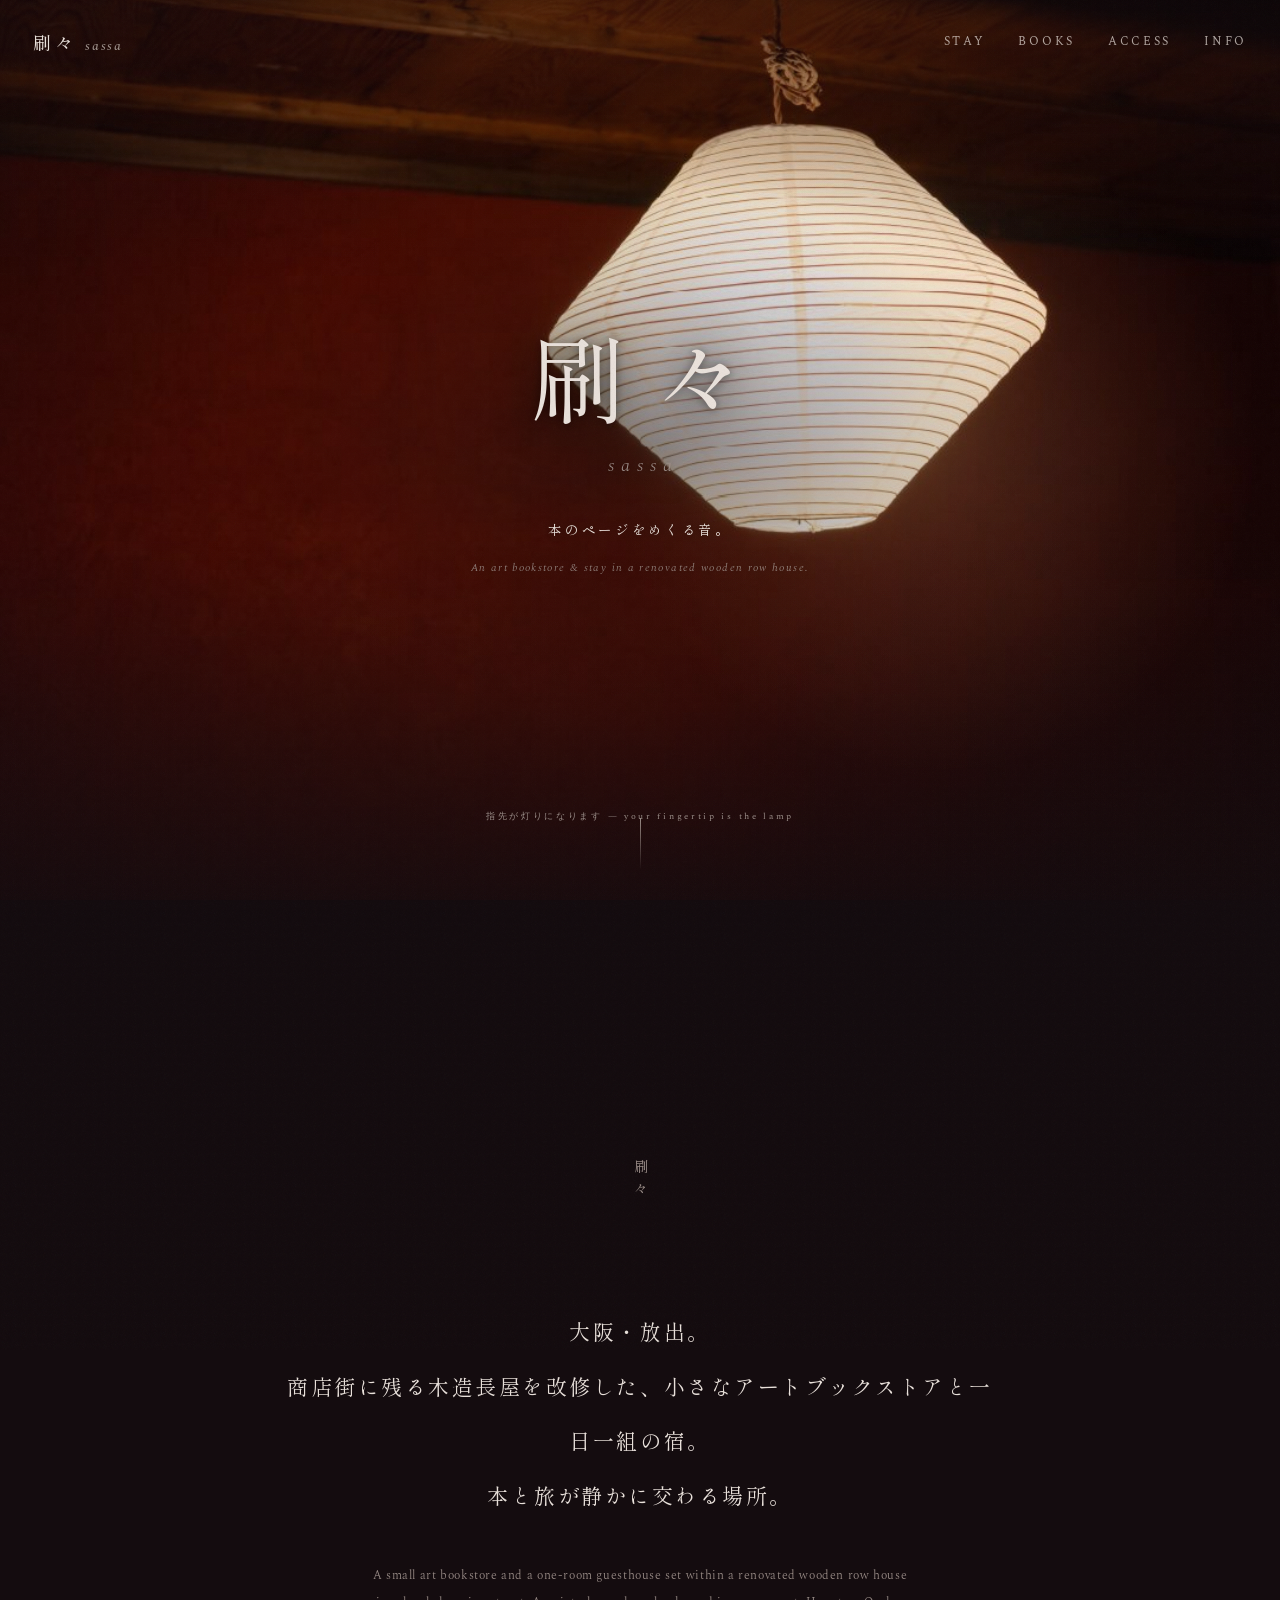
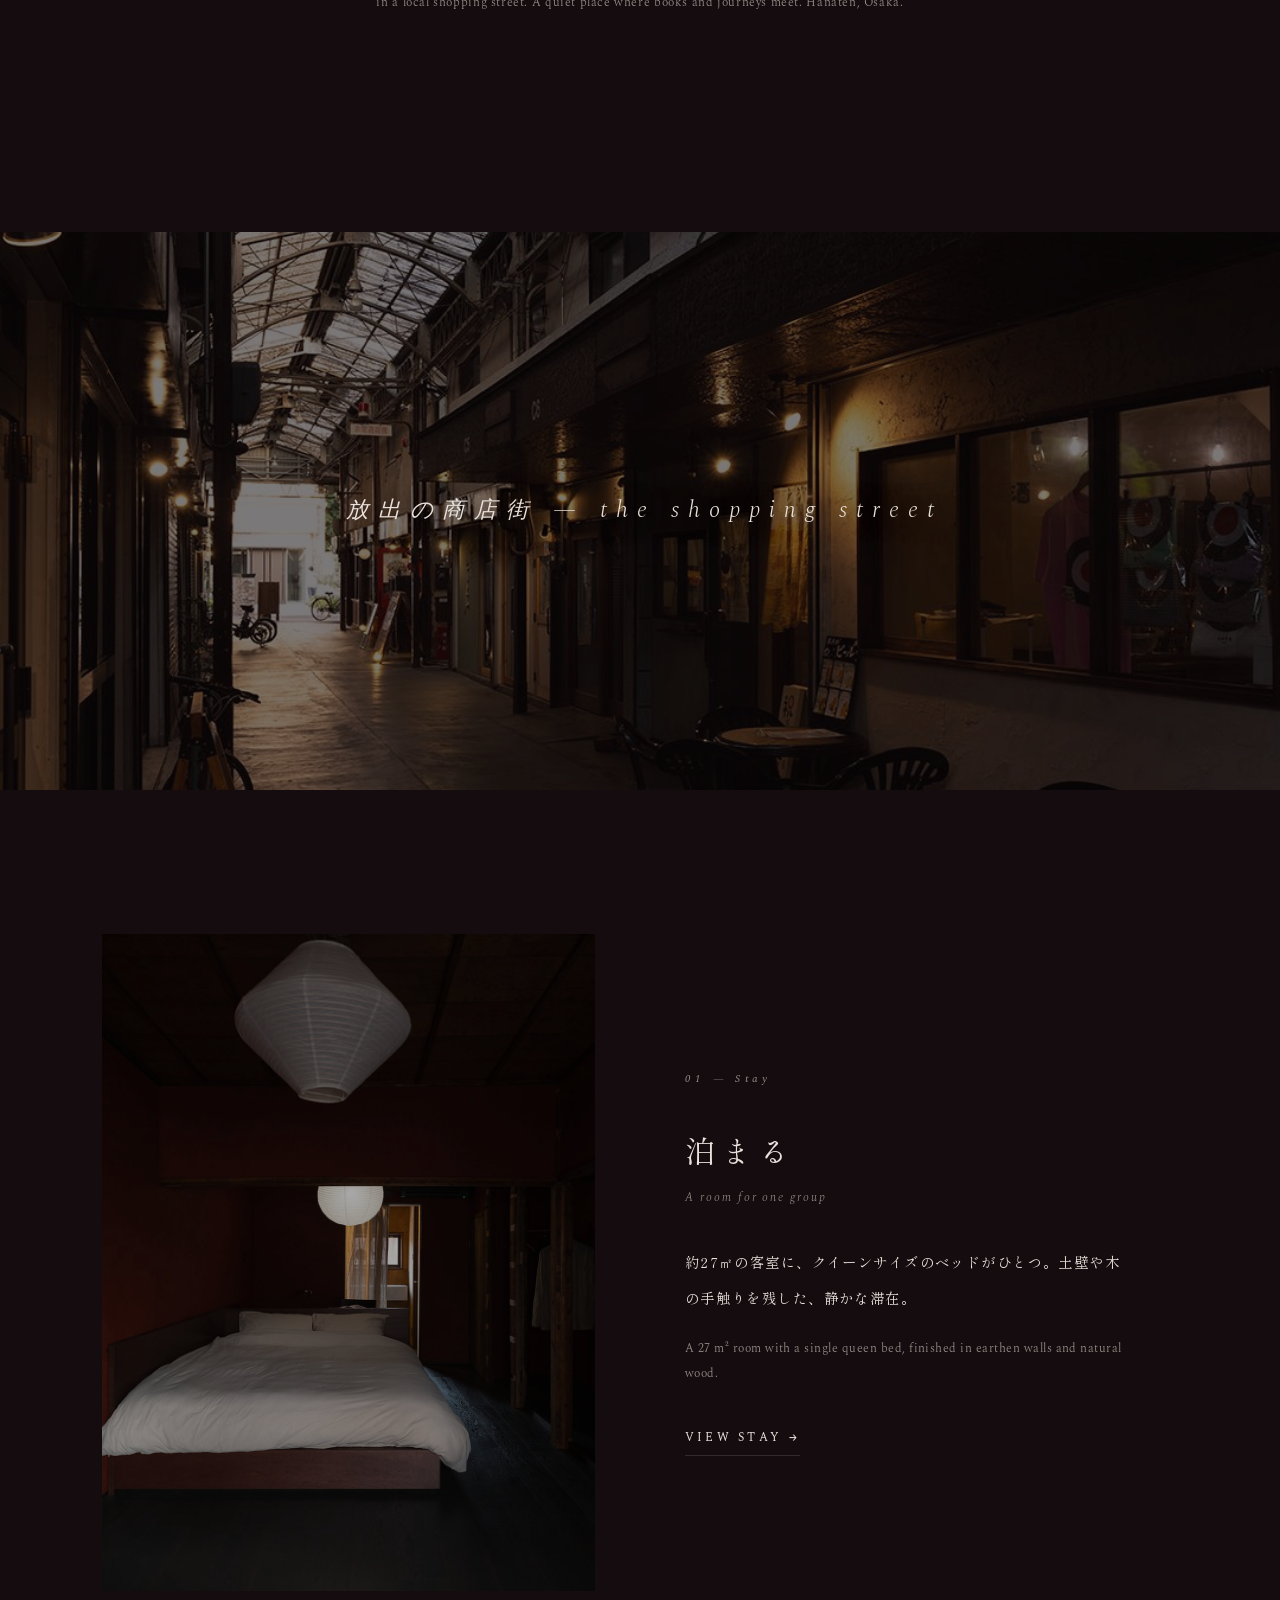
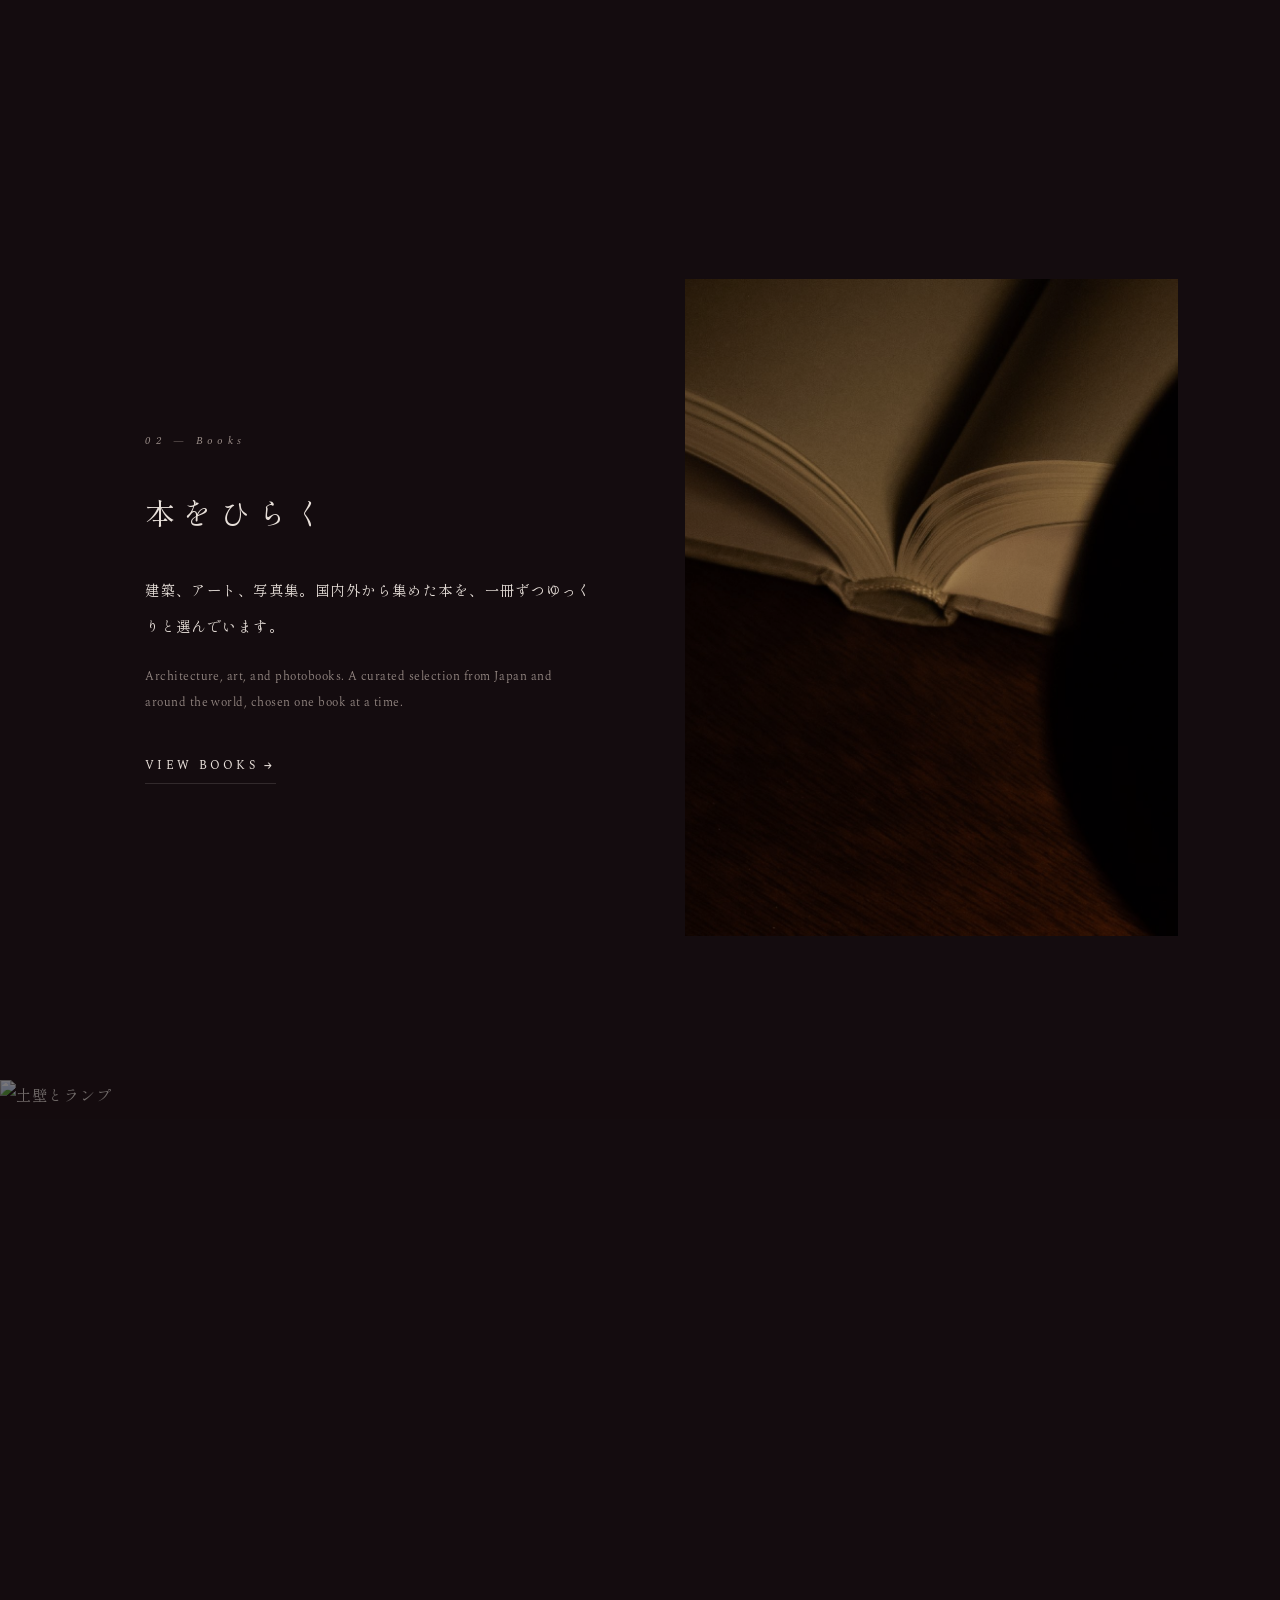
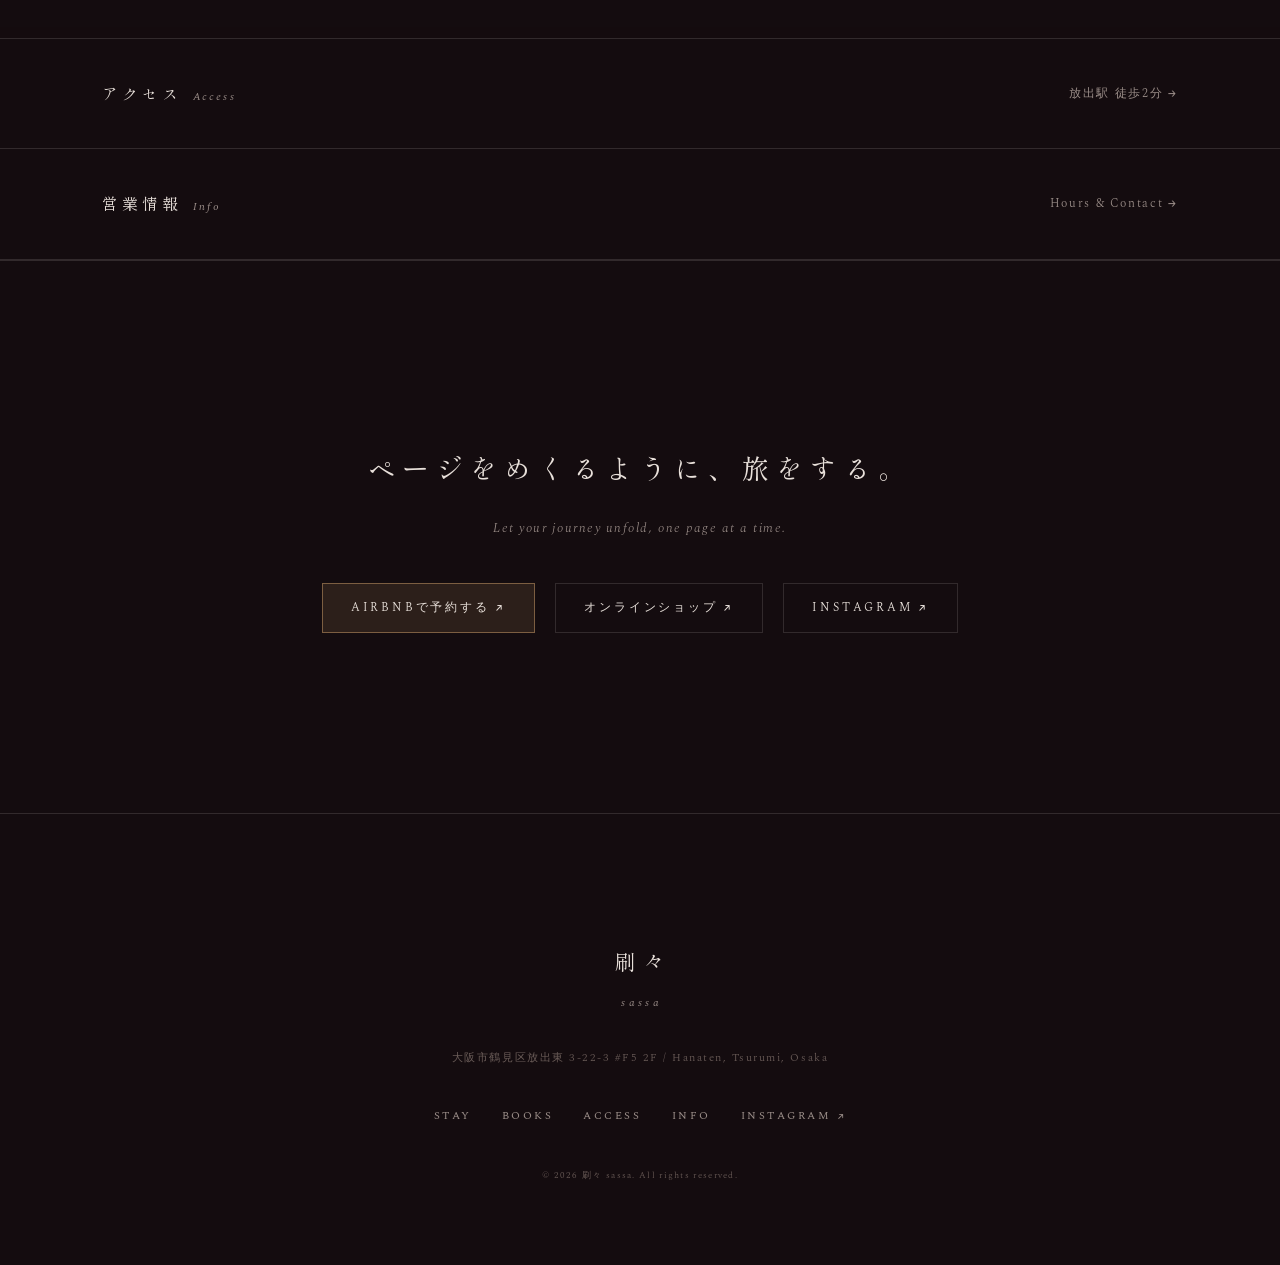
==== commit f06d2c2e: "Update index.html" ====
--- a/index.html
+++ b/index.html
@@ -111,7 +111,7 @@
 </section>
 
 <section class="band">
-  <img src="images/books-wide.jpg" alt="本の並ぶ机" loading="lazy">
+ <img src="images/index-wide.jpg" alt="土壁とランプ" loading="lazy">
   <p class="band-cap"></p>
 </section>
 
--- a/style.css
+++ b/style.css
@@ -207,10 +207,11 @@
 .triple .ph{position:relative;aspect-ratio:3/4;overflow:hidden;}
 .triple .ph img{position:absolute;inset:0;width:100%;height:100%;object-fit:cover;}
 
-/* map */
-.map{margin-top:3rem;aspect-ratio:16/10;border:1px solid var(--line);}
+/* map — 横長パノラマ・モノクロ表示 */
+.map{margin-top:3rem;aspect-ratio:21/8;border:1px solid var(--line);}
 .map iframe{width:100%;height:100%;border:0;display:block;
-  filter:grayscale(.4) contrast(.94) brightness(.92);}
+  filter:grayscale(1) contrast(.95) brightness(.95);}
+@media(max-width:720px){.map{aspect-ratio:16/10;}}
 
 /* link rows (info) */
 .link-block{border-top:1px solid var(--line);}
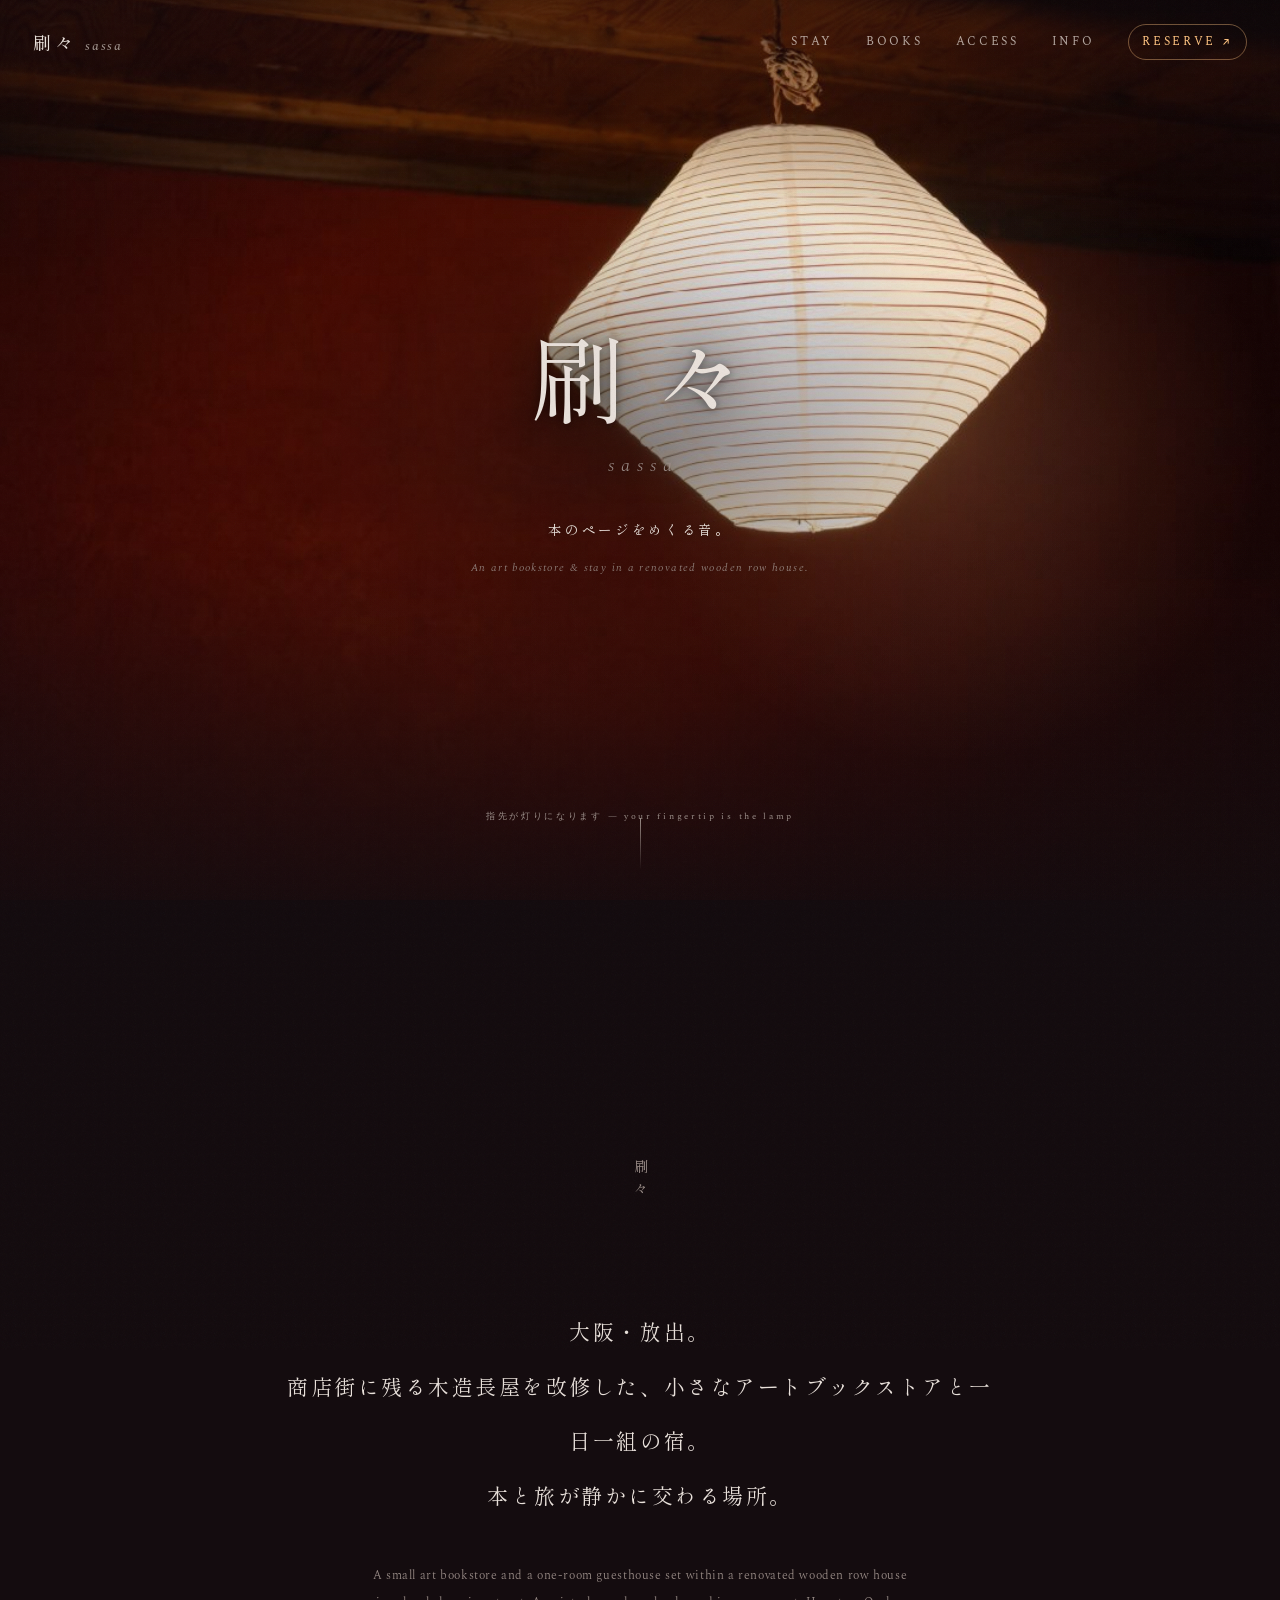
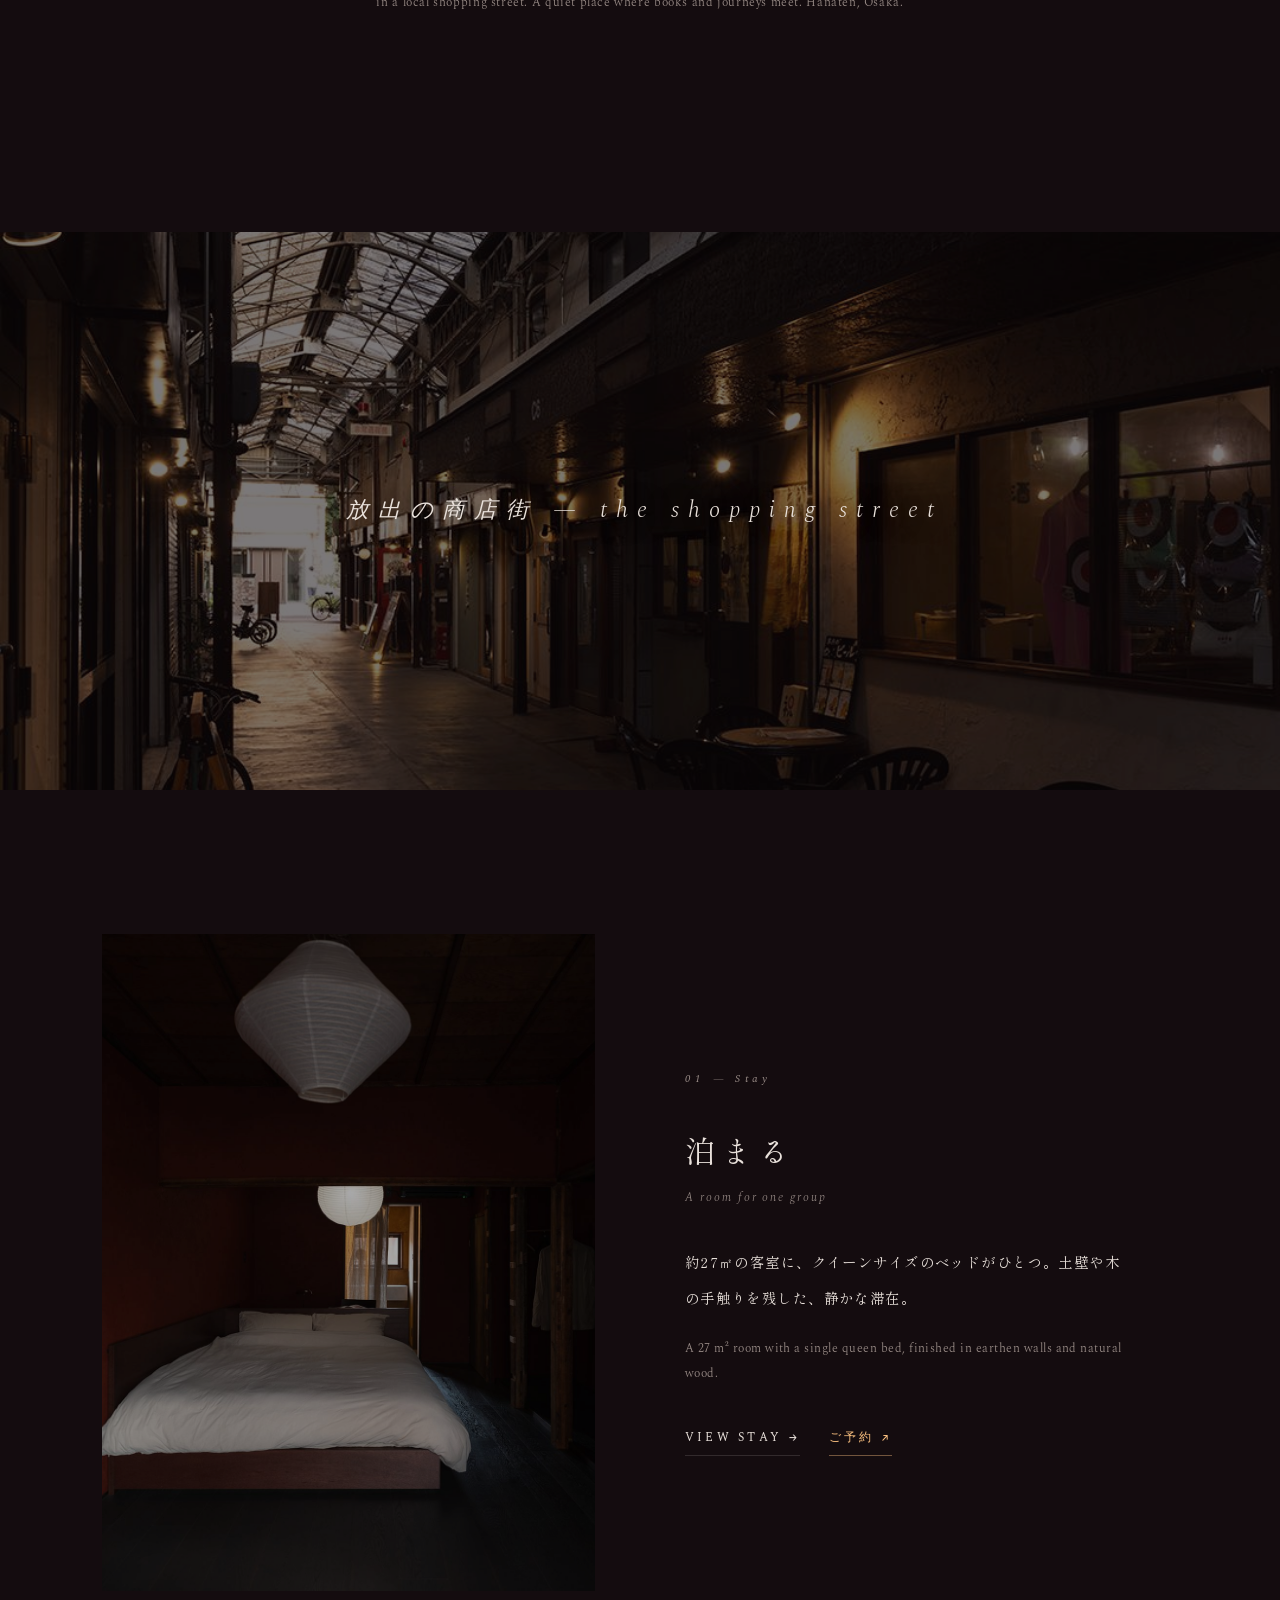
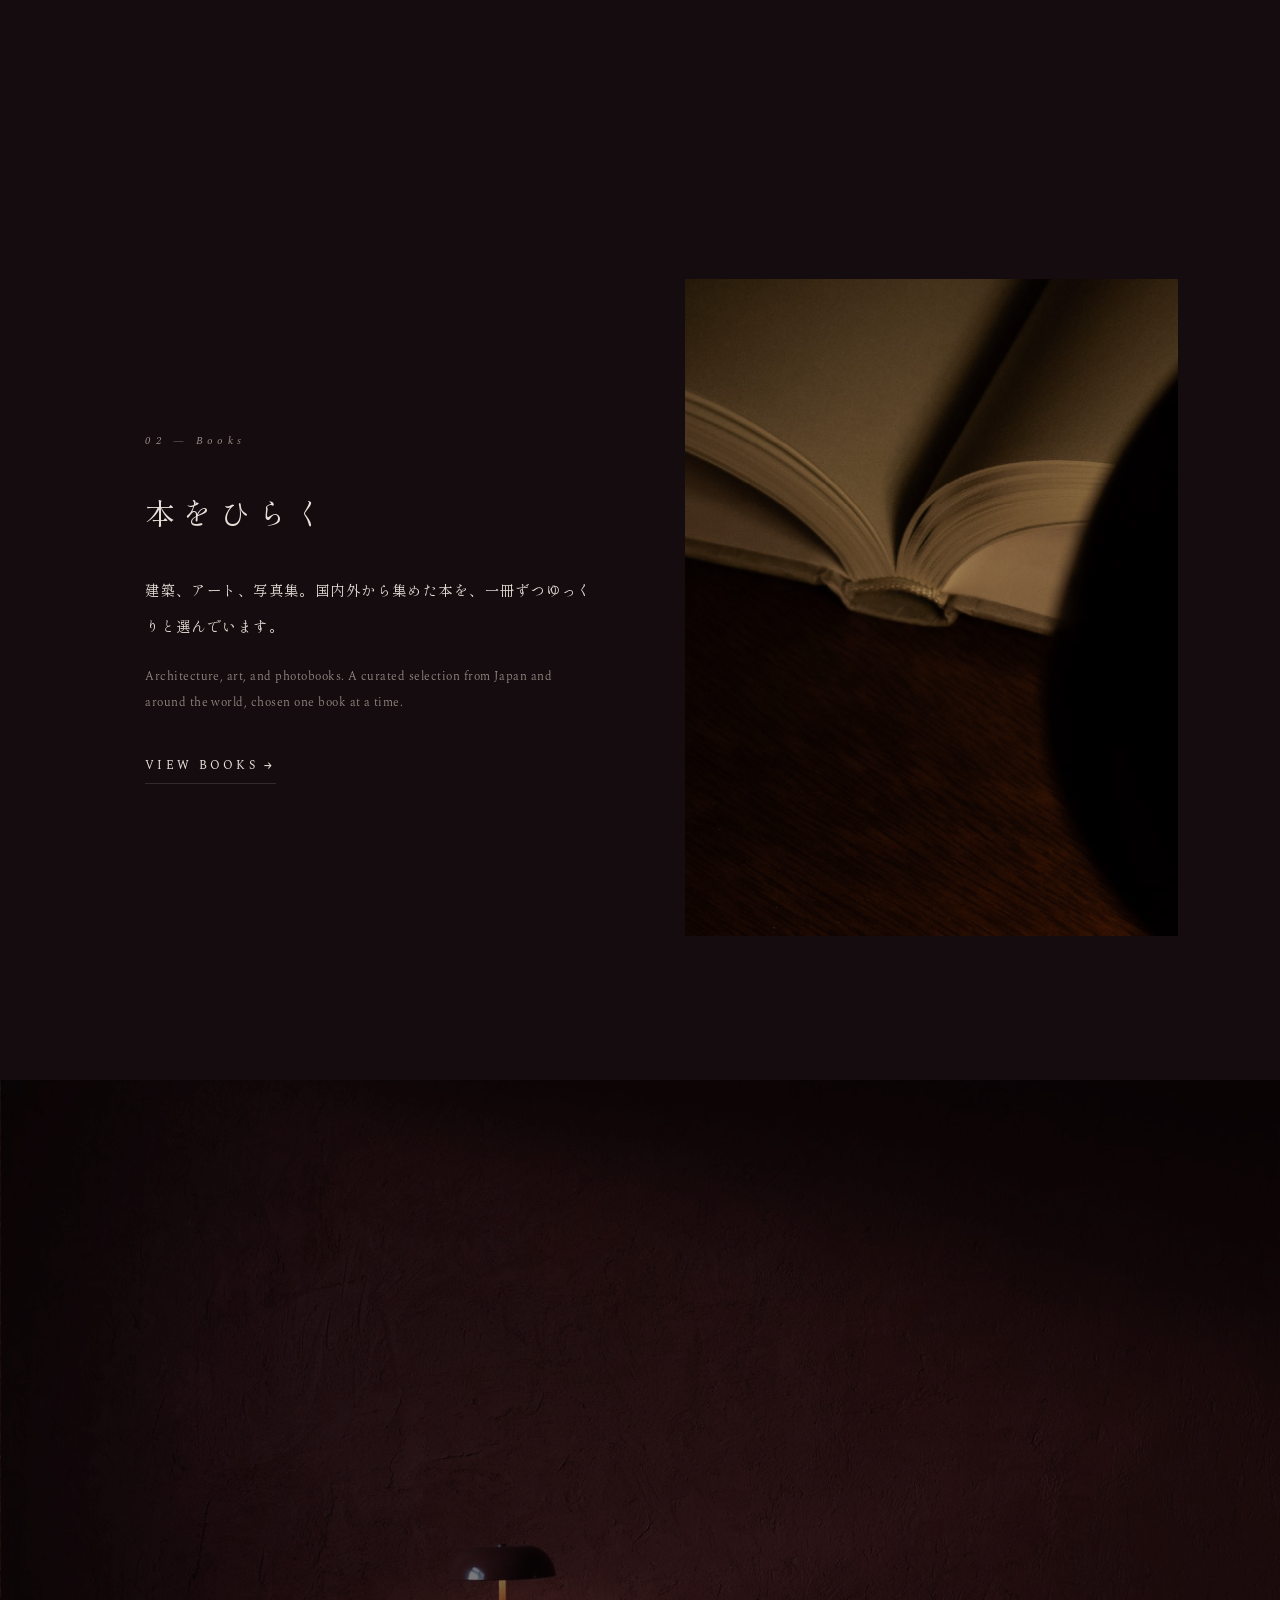
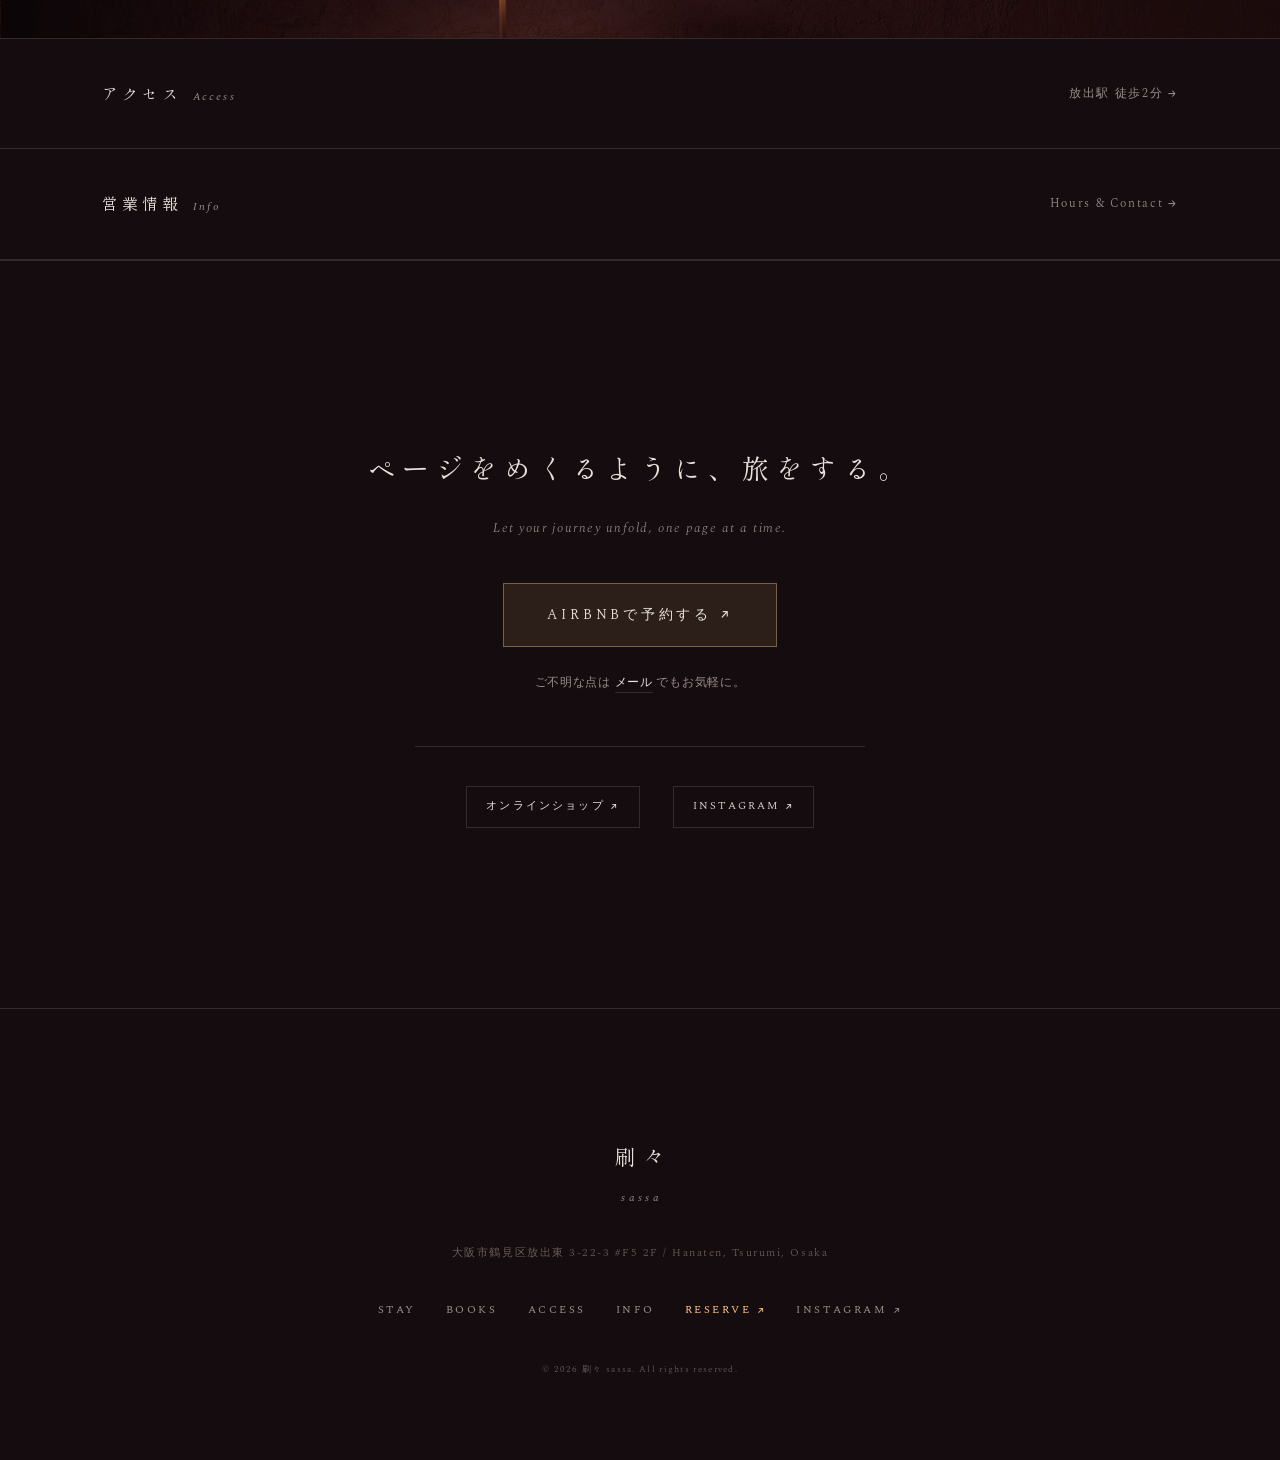
==== commit 589553c0: "Update index.html" ====
--- a/index.html
+++ b/index.html
@@ -54,7 +54,7 @@
 <nav class="nav">
   <a href="index.html" class="logo">刷々<span>sassa</span></a>
   <div class="nav-links">
-    <a href="stay.html">Stay</a><a href="books.html">Books</a><a href="access.html">Access</a><a href="info.html">Info</a>
+    <a href="stay.html">Stay</a><a href="books.html">Books</a><a href="access.html">Access</a><a href="info.html">Info</a><a href="https://airbnb.jp/h/sassa-osaka" target="_blank" rel="noopener" class="nav-reserve">Reserve ↗</a>
   </div>
   <button class="nav-toggle" aria-label="メニュー"><span></span><span></span><span></span></button>
 </nav>
@@ -63,6 +63,7 @@
   <a href="books.html">Books<span>本屋</span></a>
   <a href="access.html">Access<span>アクセス</span></a>
   <a href="info.html">Info<span>情報</span></a>
+  <a href="https://airbnb.jp/h/sassa-osaka" target="_blank" rel="noopener" class="drawer-reserve">Reserve<span>ご予約</span></a>
 </div>
 
 <section class="hero">
@@ -95,6 +96,7 @@
     <p>約27㎡の客室に、クイーンサイズのベッドがひとつ。土壁や木の手触りを残した、静かな滞在。</p>
     <p class="p-en">A 27 m² room with a single queen bed, finished in earthen walls and natural wood.</p>
     <a href="stay.html" class="lnk">View Stay →</a>
+    <a href="https://airbnb.jp/h/sassa-osaka" target="_blank" rel="noopener" class="lnk lnk-reserve">ご予約 ↗</a>
   </div>
 </section>
 
@@ -123,16 +125,19 @@
 <section class="cta">
   <h3>ページをめくるように、旅をする。</h3>
   <p class="sub">Let your journey unfold, one page at a time.</p>
-  <a href="https://airbnb.jp/h/sassa-osaka" target="_blank" rel="noopener" class="btn fill">Airbnbで予約する ↗</a>
-  <a href="https://sassabooks.base.shop/" target="_blank" rel="noopener" class="btn">オンラインショップ ↗</a>
-  <a href="https://www.instagram.com/book_sassa/" target="_blank" rel="noopener" class="btn">Instagram ↗</a>
+  <a href="https://airbnb.jp/h/sassa-osaka" target="_blank" rel="noopener" class="btn fill btn-lg">Airbnbで予約する ↗</a>
+  <p class="cta-note">ご不明な点は <a href="mailto:sassa.front@gmail.com">メール</a> でもお気軽に。</p>
+  <div class="cta-sub">
+    <a href="https://sassabooks.base.shop/" target="_blank" rel="noopener" class="btn btn-sm">オンラインショップ ↗</a>
+    <a href="https://www.instagram.com/book_sassa/" target="_blank" rel="noopener" class="btn btn-sm">Instagram ↗</a>
+  </div>
 </section>
 
 <footer class="foot">
   <div class="fn">刷々<span>sassa</span></div>
   <p class="addr">大阪市鶴見区放出東 3-22-3 #F5 2F / Hanaten, Tsurumi, Osaka</p>
   <div class="flinks">
-    <a href="stay.html">Stay</a><a href="books.html">Books</a><a href="access.html">Access</a><a href="info.html">Info</a>
+    <a href="stay.html">Stay</a><a href="books.html">Books</a><a href="access.html">Access</a><a href="info.html">Info</a><a href="https://airbnb.jp/h/sassa-osaka" target="_blank" rel="noopener" class="nav-reserve">Reserve ↗</a>
     <a href="https://www.instagram.com/book_sassa/" target="_blank" rel="noopener">Instagram ↗</a>
   </div>
   <p class="copy">© 2026 刷々 sassa. All rights reserved.</p>
--- a/style.css
+++ b/style.css
@@ -335,3 +335,41 @@
   body.lamp-on .hero img,body.lamp-on .page-hero img,body.lamp-on .band img,
   body.lamp-on .split .ph img,body.lamp-on .triple .ph img{filter:none;transition:none;}
 }
+/* ============================================
+   予約導線の強化（案B）— style.css の末尾に追記
+   ============================================ */
+/* ナビ常時の予約リンク：琥珀のアクセント */
+.nav-reserve{color:#ffc482!important;opacity:1!important;
+  border:1px solid rgba(255,196,130,.4);padding:.4em 1.1em;border-radius:99px;
+  transition:background .35s ease,border-color .35s ease;}
+.nav-reserve:hover{background:rgba(255,196,130,.12);border-color:rgba(255,196,130,.7);}
+.nav.solid .nav-reserve{padding:.35em 1em;}
+
+/* フッター内の Reserve は枠を外し、他のリンクと揃える */
+.foot .flinks .nav-reserve{border:none;padding:0;border-radius:0;
+  color:#ffc482!important;letter-spacing:.24em;text-transform:uppercase;font-size:.7rem;}
+.foot .flinks .nav-reserve:hover{background:none;color:#fff!important;}
+/* モバイルドロワーの予約リンク */
+.drawer-reserve{color:#ffc482!important;}
+.drawer-reserve span{color:rgba(255,196,130,.6)!important;}
+
+/* Stayブロックの「ご予約」補助リンク */
+.lnk-reserve{margin-left:1.6rem;color:#ffc482;border-bottom-color:rgba(255,196,130,.4);}
+.lnk-reserve:hover{color:#ffc482;border-bottom-color:rgba(255,196,130,.7);}
+
+/* 最下部CTA：予約を主役に */
+.btn-lg{font-size:.9rem;padding:1.3em 3.2em;letter-spacing:.28em;}
+.cta-note{font-family:'Spectral',Georgia,serif;font-weight:300;font-size:.78rem;
+  letter-spacing:.06em;color:#9a8d88;margin-top:1.6rem;}
+.cta-note a{color:#e8e0da;border-bottom:1px solid rgba(232,224,218,.14);padding-bottom:.1em;
+  transition:color .35s ease,border-color .35s ease;}
+.cta-note a:hover{color:#ffc482;border-color:rgba(255,196,130,.5);}
+.cta-sub{display:flex;gap:1.2rem;justify-content:center;flex-wrap:wrap;
+  margin:3.4rem auto 0;padding-top:2.6rem;border-top:1px solid rgba(232,224,218,.14);max-width:30em;}
+.btn-sm{margin-top:0;font-size:.72rem;padding:.85em 1.8em;letter-spacing:.2em;}
+
+@media(max-width:720px){
+  .nav-reserve{display:inline-block!important;}
+  .lnk-reserve{margin-left:0;margin-top:1rem;display:inline-block;}
+  .btn-lg{padding:1.2em 2.4em;}
+}
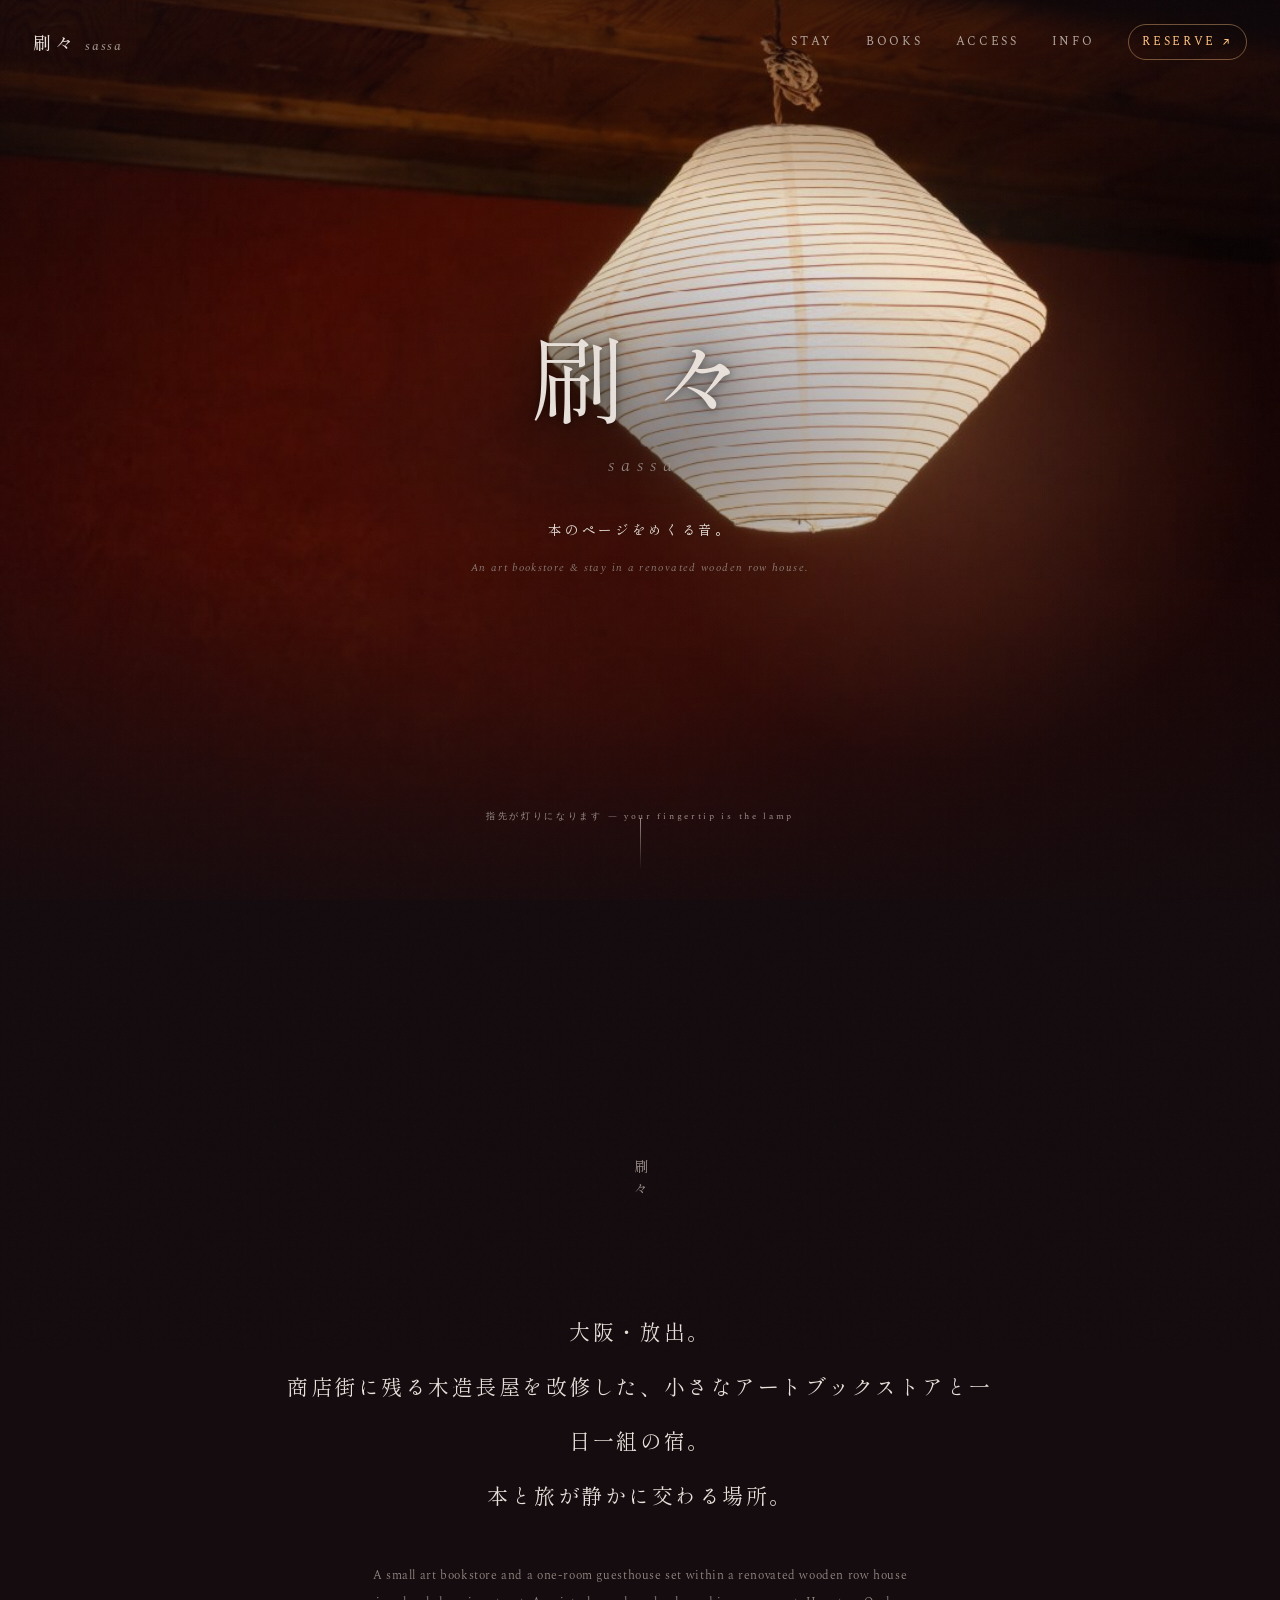
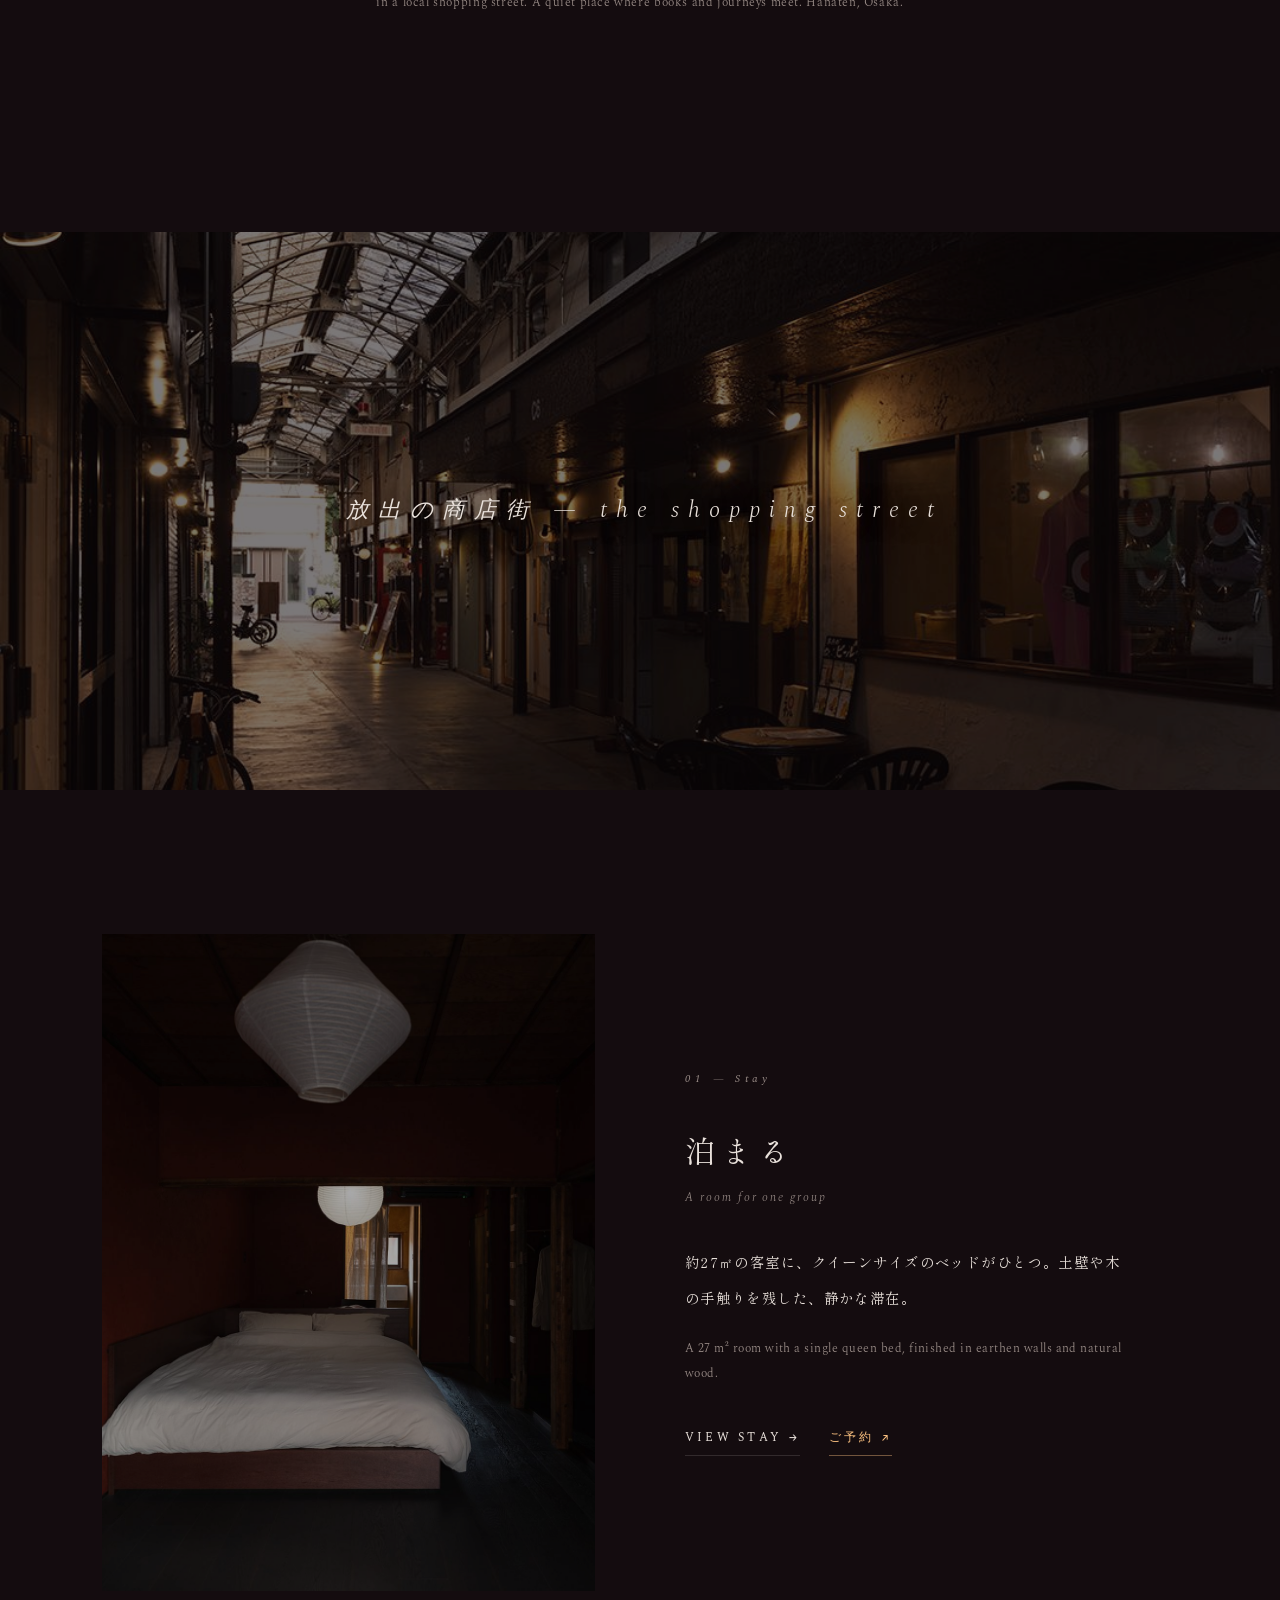
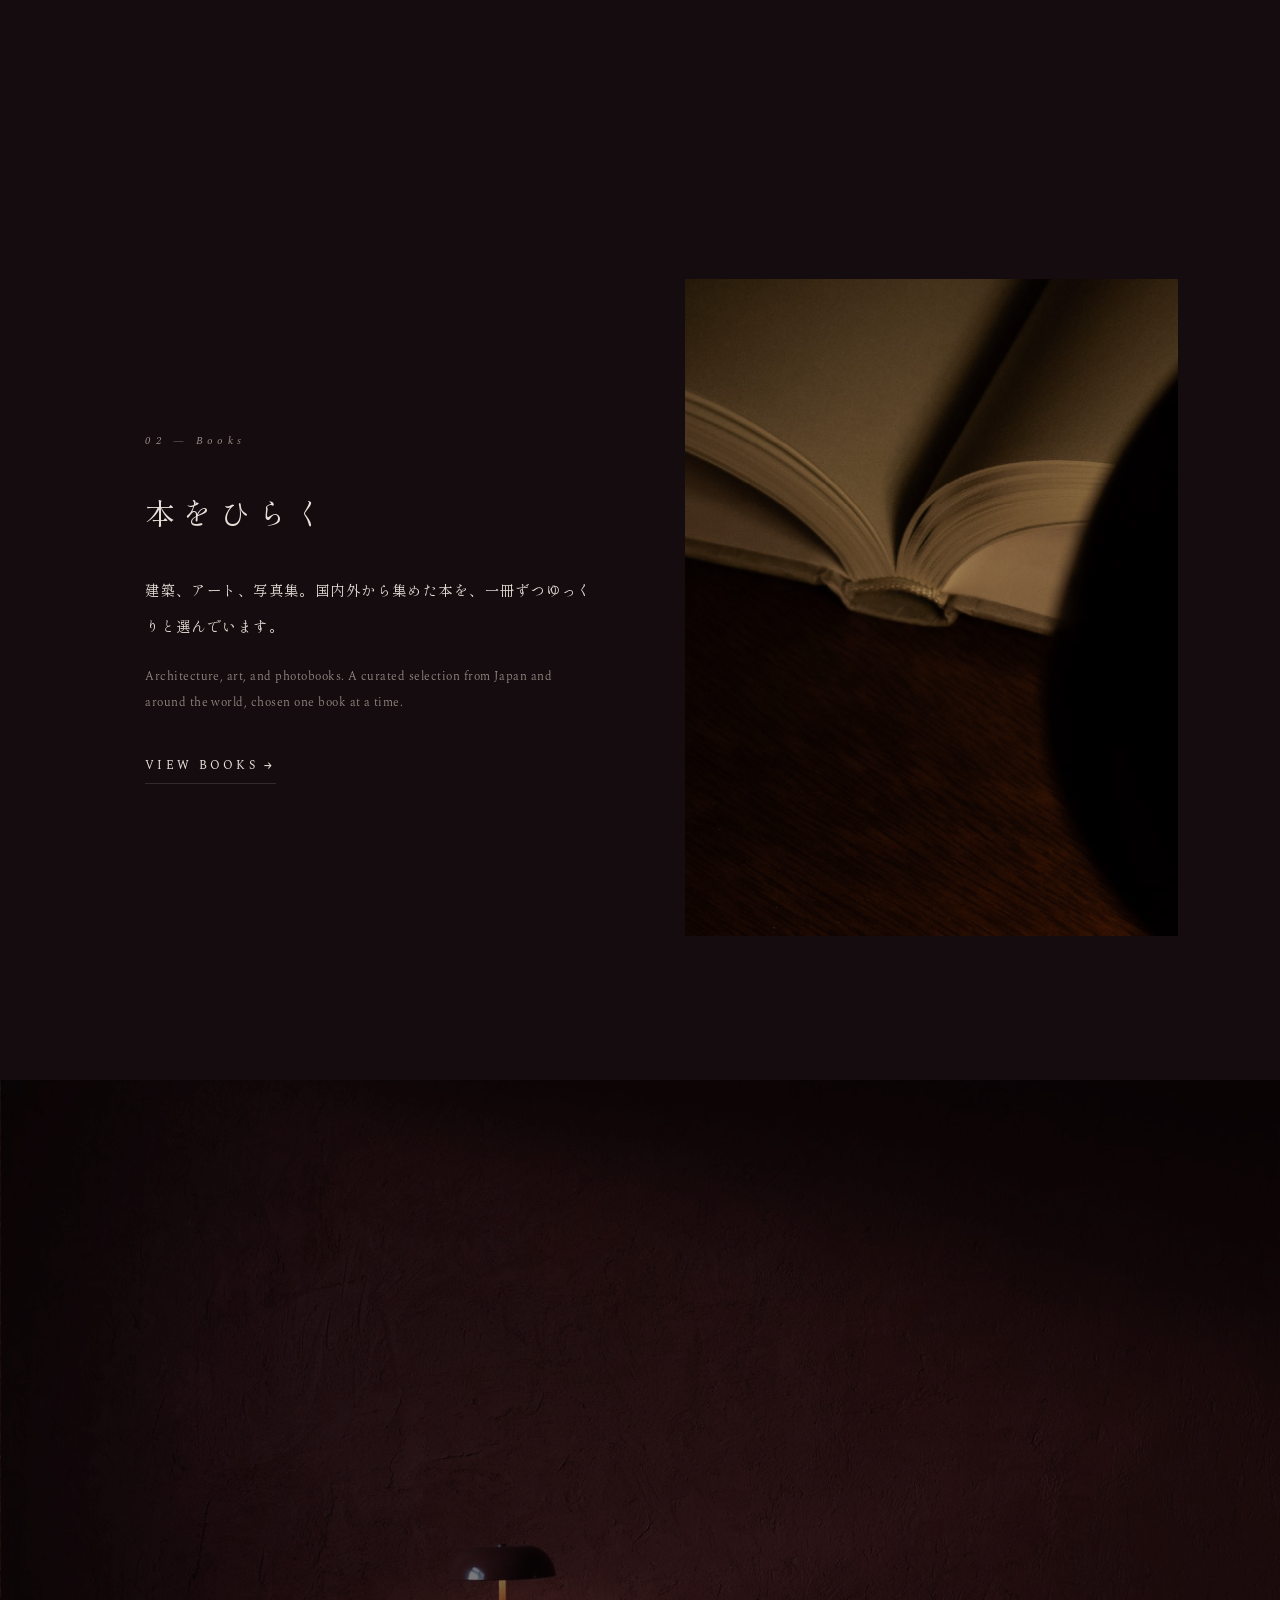
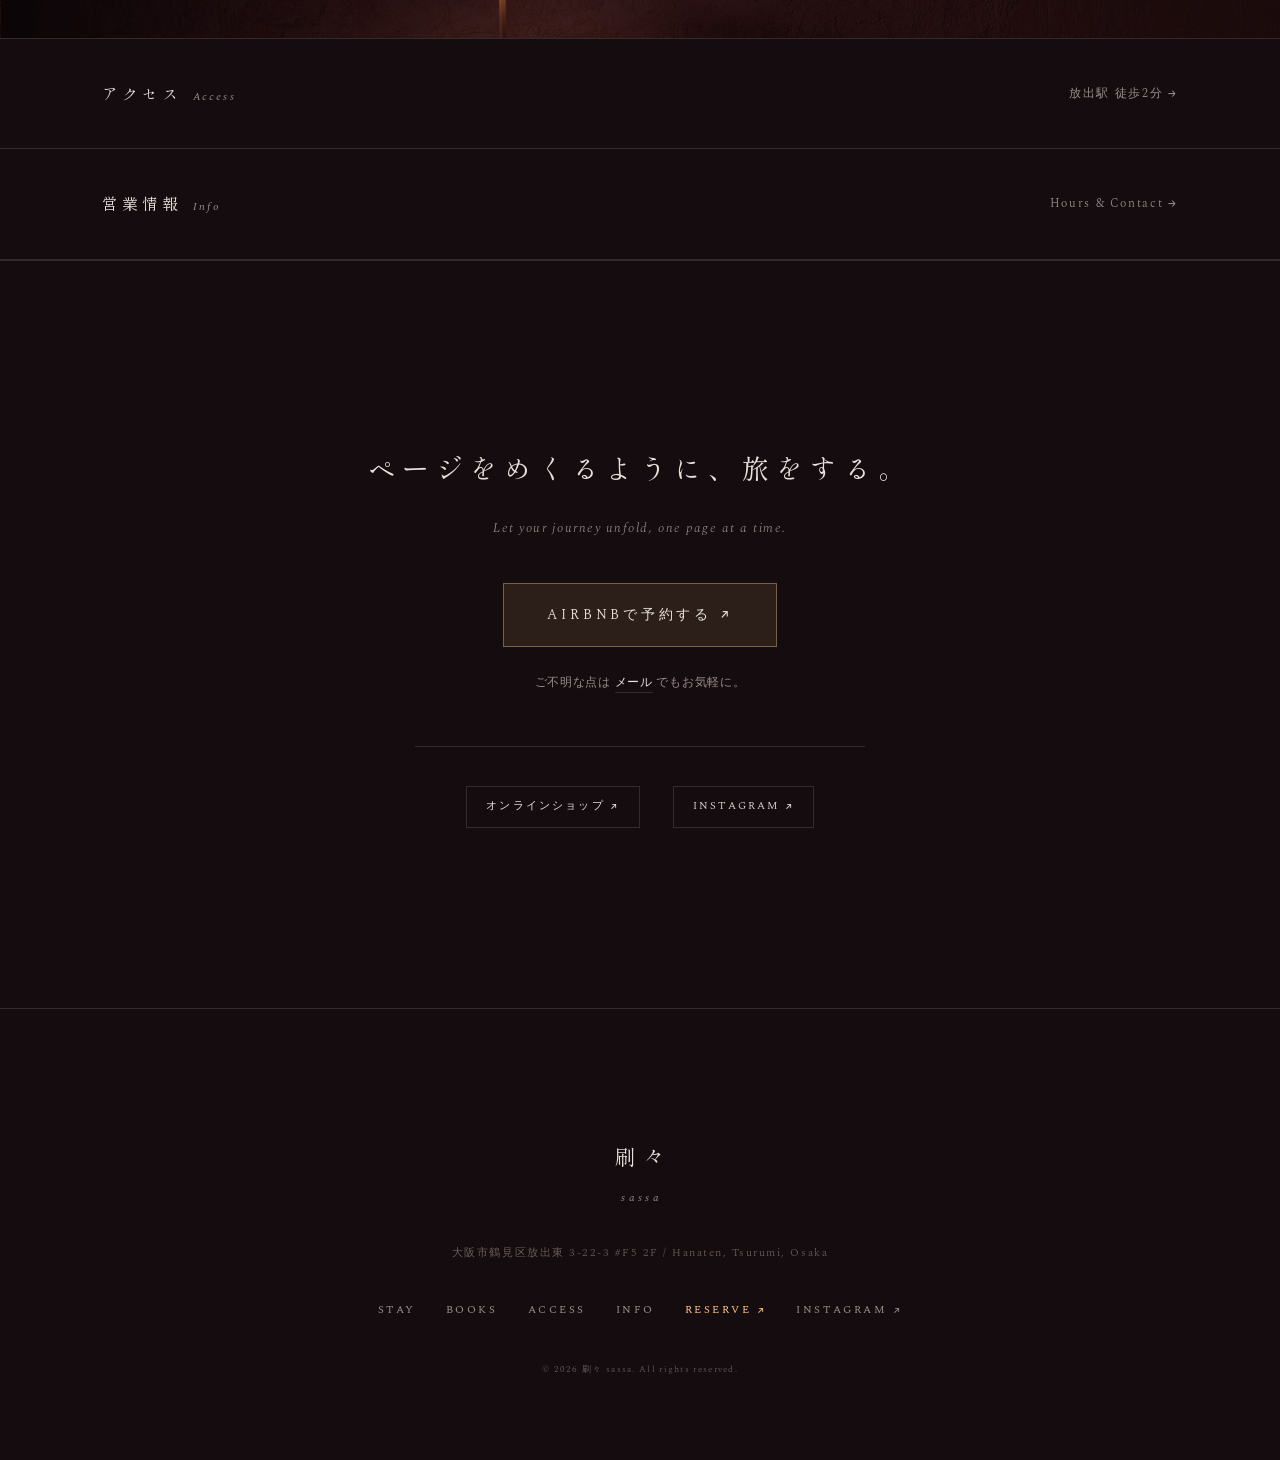
==== commit cf6c5716: "Update index.html" ====
--- a/index.html
+++ b/index.html
@@ -19,6 +19,15 @@
 {
   "@context": "https://schema.org",
   "@graph": [
+    {
+      "@type": "WebSite",
+      "@id": "https://sassa-osaka.github.io/#website",
+      "name": "刷々 sassa",
+      "alternateName": ["sassa", "刷々"],
+      "url": "https://sassa-osaka.github.io/",
+      "inLanguage": "ja",
+      "publisher": {"@id": "https://sassa-osaka.github.io/#bookstore"}
+    },
     {
       "@type": "BookStore",
       "@id": "https://sassa-osaka.github.io/#bookstore",
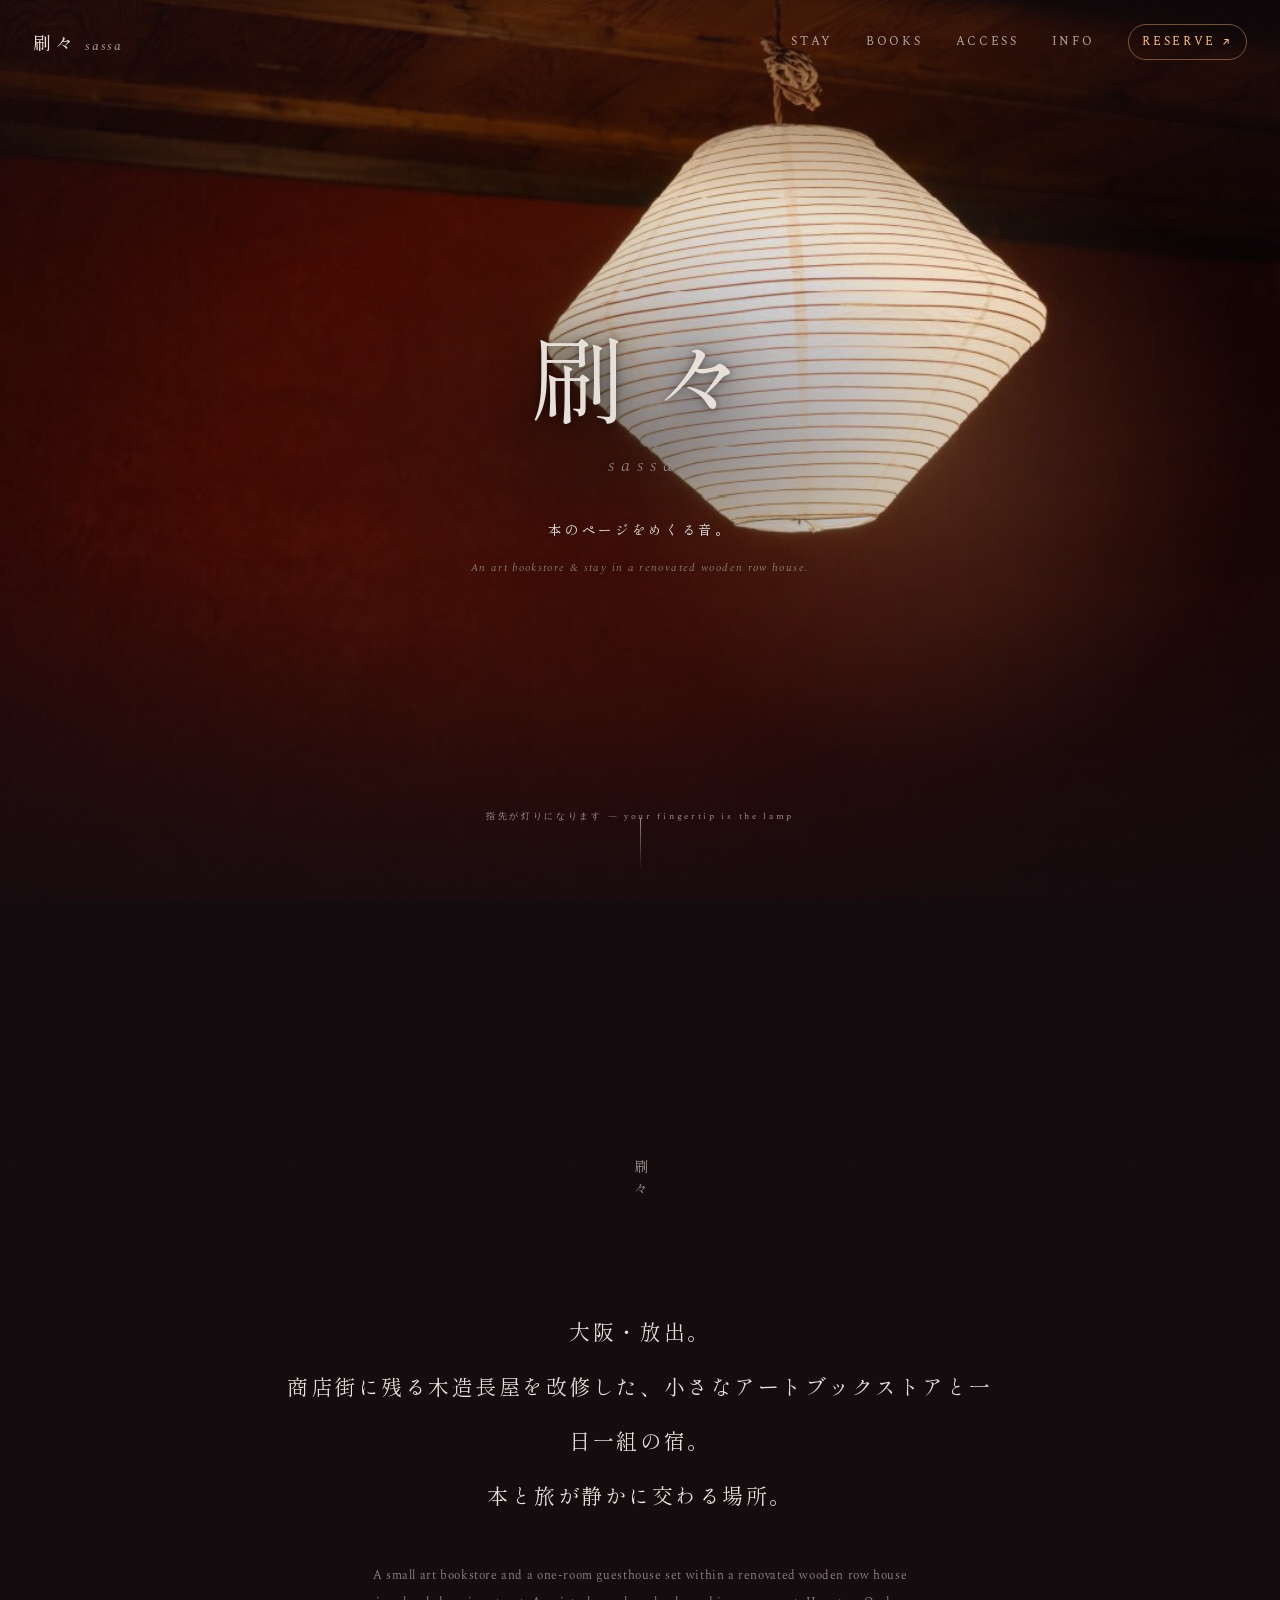
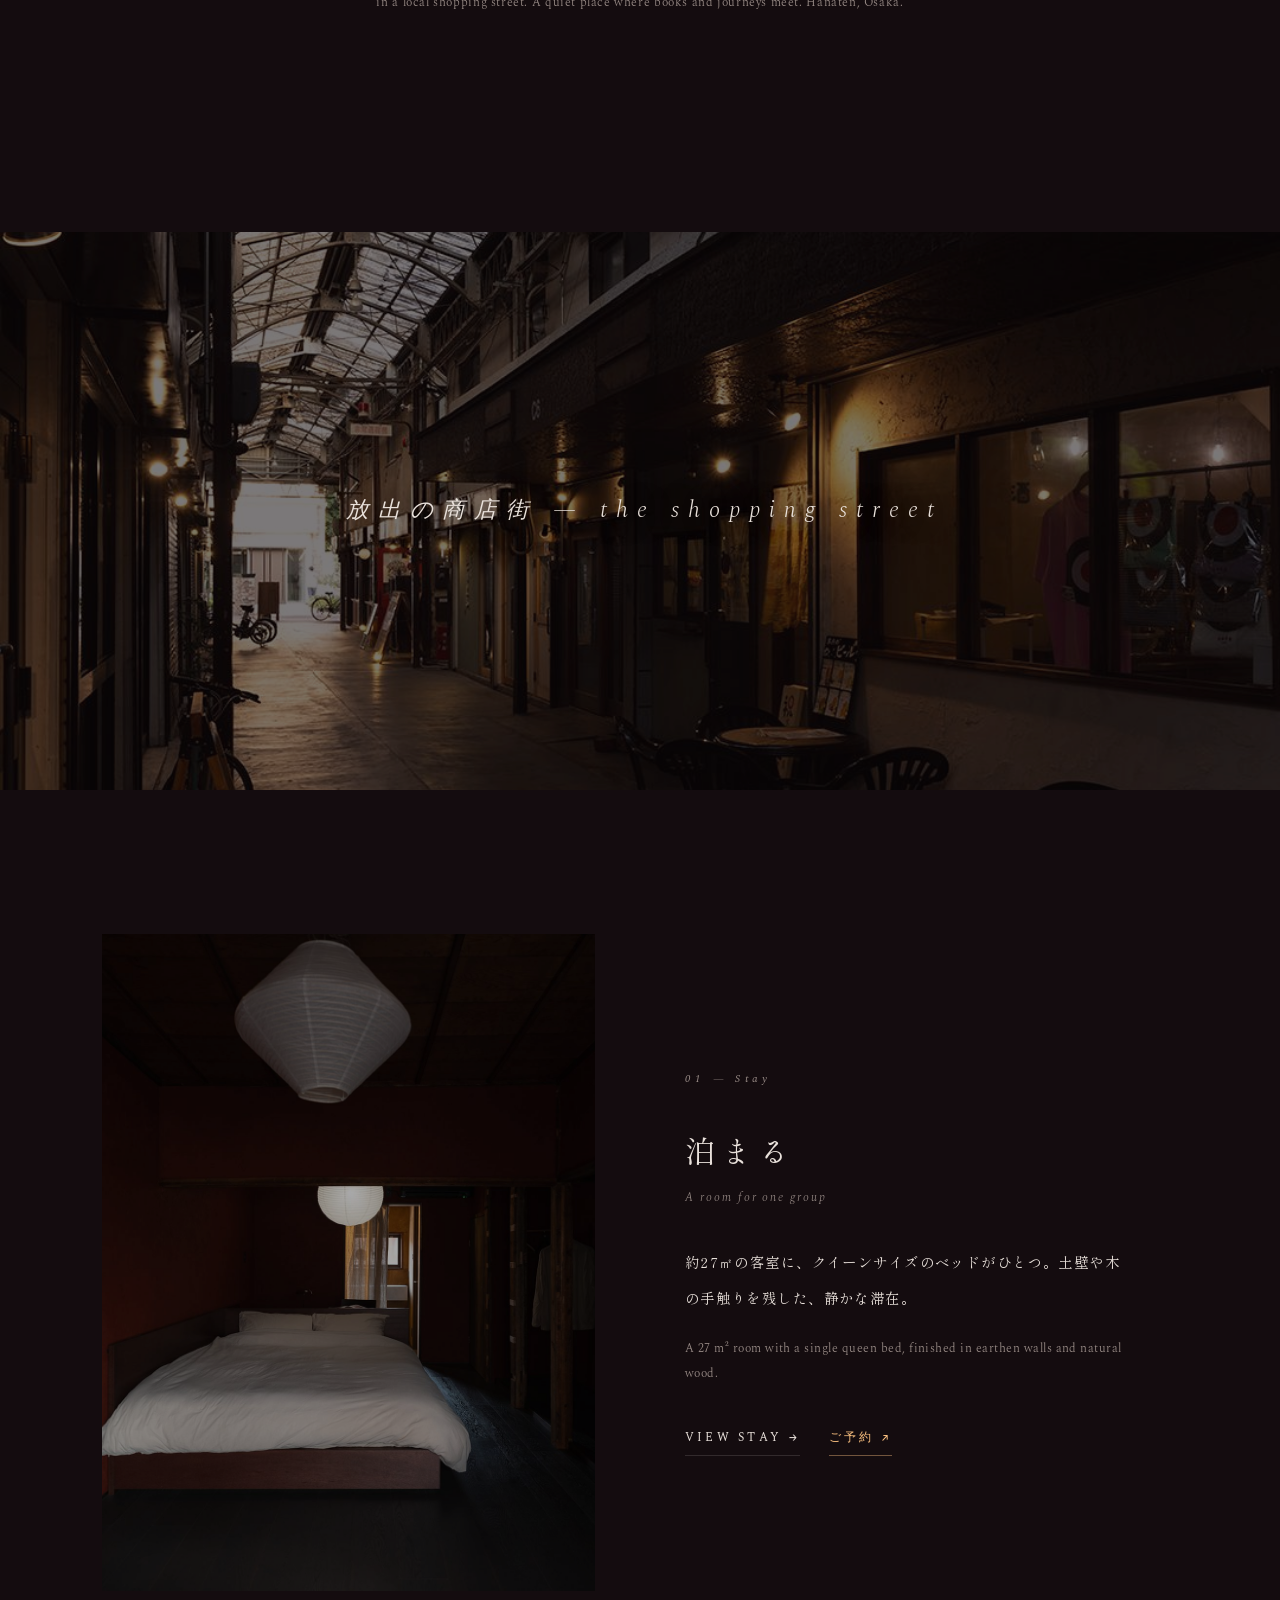
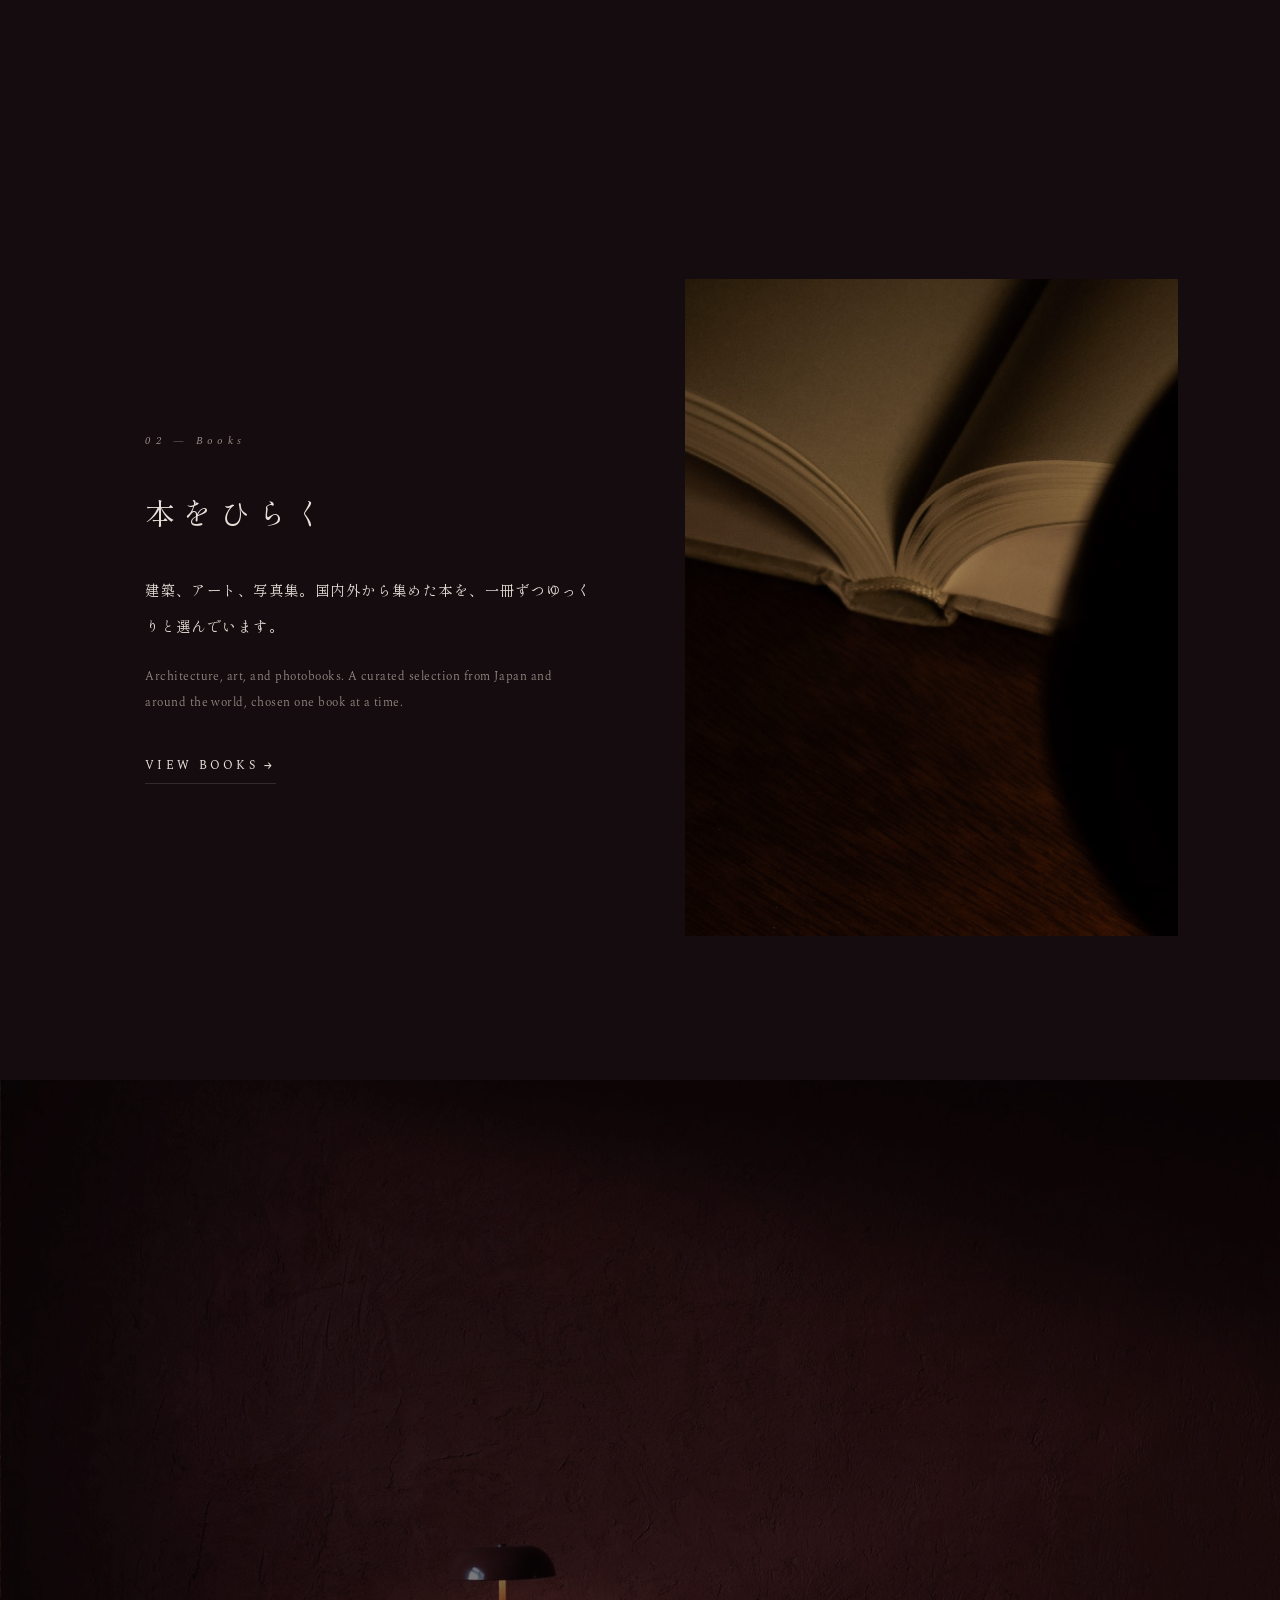
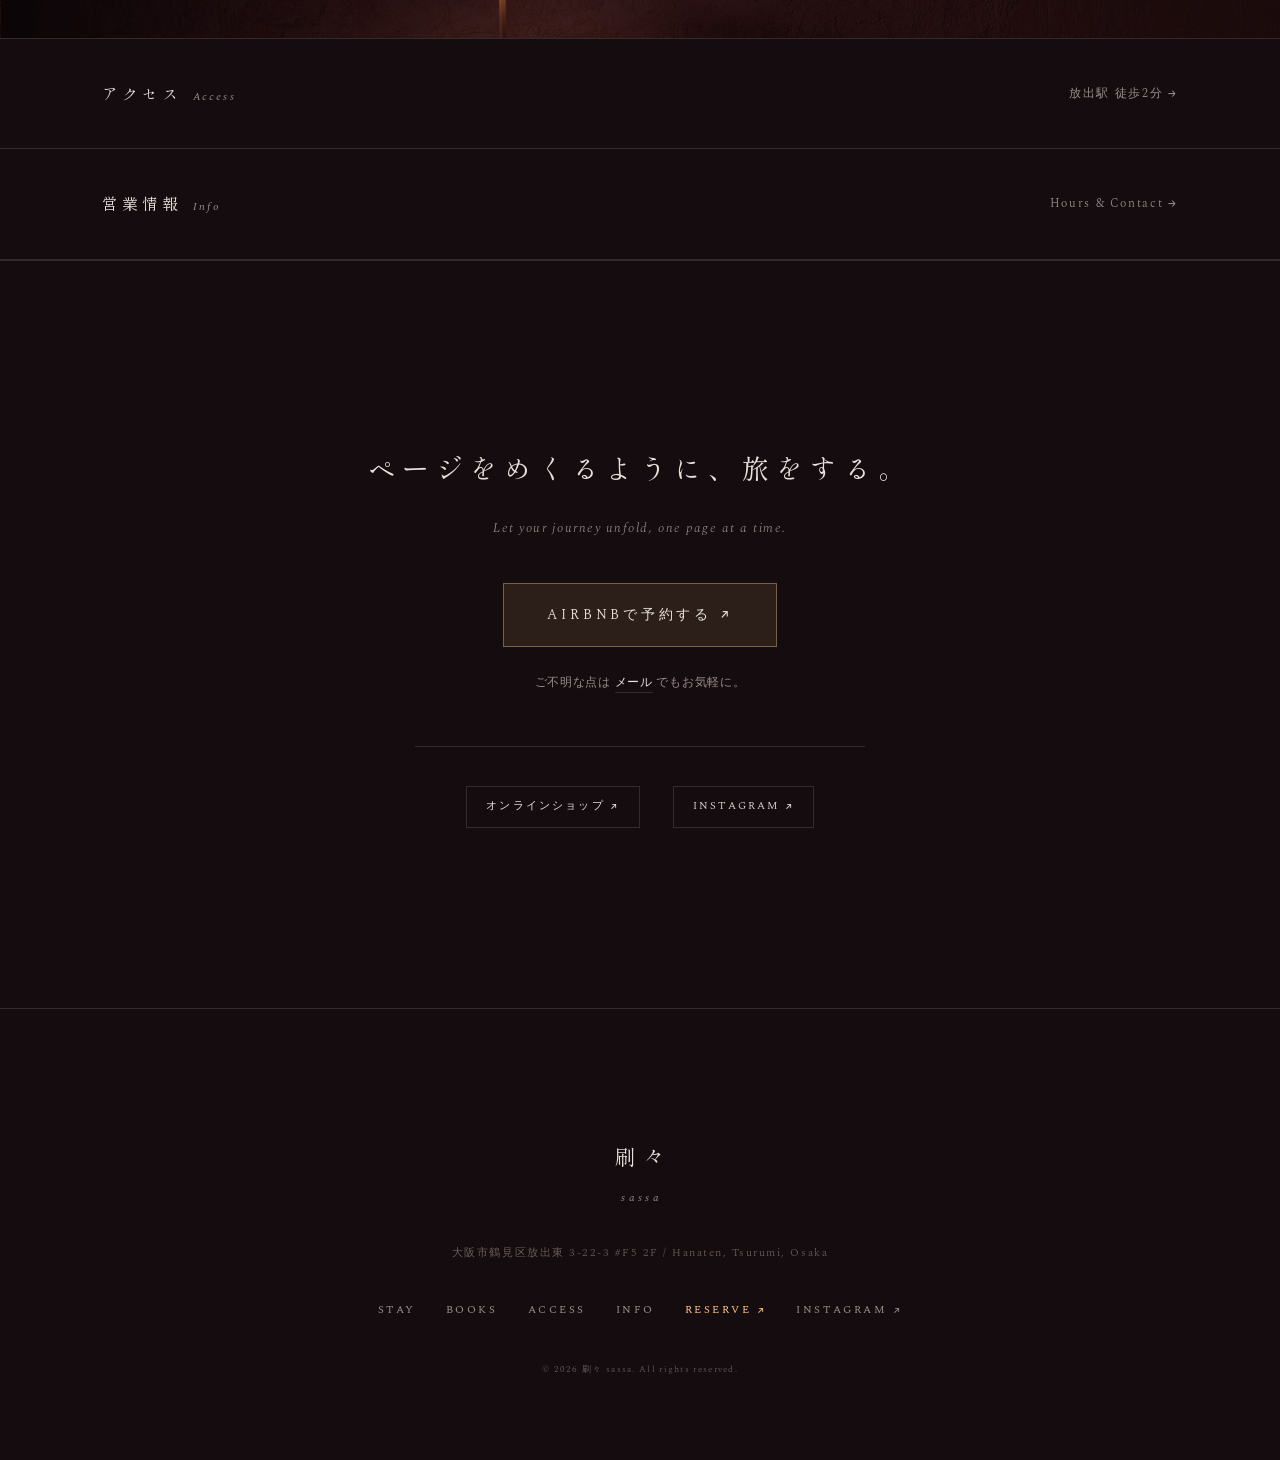
==== commit 2c311b79: "Add files via upload" ====
--- a/index.html
+++ b/index.html
@@ -59,11 +59,19 @@
   ]
 }
 </script>
+<!-- Google Analytics (GA4) -->
+<script async src="https://www.googletagmanager.com/gtag/js?id=G-TS4EB0FBYE"></script>
+<script>
+  window.dataLayer = window.dataLayer || [];
+  function gtag(){dataLayer.push(arguments);}
+  gtag('js', new Date());
+  gtag('config', 'G-TS4EB0FBYE');
+</script>
 </head><body>
 <nav class="nav">
   <a href="index.html" class="logo">刷々<span>sassa</span></a>
   <div class="nav-links">
-    <a href="stay.html">Stay</a><a href="books.html">Books</a><a href="access.html">Access</a><a href="info.html">Info</a><a href="https://airbnb.jp/h/sassa-osaka" target="_blank" rel="noopener" class="nav-reserve">Reserve ↗</a>
+    <a href="stay.html">Stay</a><a href="books.html">Books</a><a href="access.html">Access</a><a href="info.html">Info</a><a href="https://airbnb.jp/h/sassa-osaka" target="_blank" rel="noopener" class="nav-reserve" onclick="gtag('event','reserve_click',{'link_location':'page'})">Reserve ↗</a>
   </div>
   <button class="nav-toggle" aria-label="メニュー"><span></span><span></span><span></span></button>
 </nav>
@@ -72,7 +80,7 @@
   <a href="books.html">Books<span>本屋</span></a>
   <a href="access.html">Access<span>アクセス</span></a>
   <a href="info.html">Info<span>情報</span></a>
-  <a href="https://airbnb.jp/h/sassa-osaka" target="_blank" rel="noopener" class="drawer-reserve">Reserve<span>ご予約</span></a>
+  <a href="https://airbnb.jp/h/sassa-osaka" target="_blank" rel="noopener" class="drawer-reserve" onclick="gtag('event','reserve_click',{'link_location':'page'})">Reserve<span>ご予約</span></a>
 </div>
 
 <section class="hero">
@@ -105,7 +113,7 @@
     <p>約27㎡の客室に、クイーンサイズのベッドがひとつ。土壁や木の手触りを残した、静かな滞在。</p>
     <p class="p-en">A 27 m² room with a single queen bed, finished in earthen walls and natural wood.</p>
     <a href="stay.html" class="lnk">View Stay →</a>
-    <a href="https://airbnb.jp/h/sassa-osaka" target="_blank" rel="noopener" class="lnk lnk-reserve">ご予約 ↗</a>
+    <a href="https://airbnb.jp/h/sassa-osaka" target="_blank" rel="noopener" class="lnk lnk-reserve" onclick="gtag('event','reserve_click',{'link_location':'page'})">ご予約 ↗</a>
   </div>
 </section>
 
@@ -134,10 +142,10 @@
 <section class="cta">
   <h3>ページをめくるように、旅をする。</h3>
   <p class="sub">Let your journey unfold, one page at a time.</p>
-  <a href="https://airbnb.jp/h/sassa-osaka" target="_blank" rel="noopener" class="btn fill btn-lg">Airbnbで予約する ↗</a>
+  <a href="https://airbnb.jp/h/sassa-osaka" target="_blank" rel="noopener" class="btn fill btn-lg" onclick="gtag('event','reserve_click',{'link_location':'page'})">Airbnbで予約する ↗</a>
   <p class="cta-note">ご不明な点は <a href="mailto:sassa.front@gmail.com">メール</a> でもお気軽に。</p>
   <div class="cta-sub">
-    <a href="https://sassabooks.base.shop/" target="_blank" rel="noopener" class="btn btn-sm">オンラインショップ ↗</a>
+    <a href="https://sassabooks.base.shop/" target="_blank" rel="noopener" class="btn btn-sm" onclick="gtag('event','shop_click')">オンラインショップ ↗</a>
     <a href="https://www.instagram.com/book_sassa/" target="_blank" rel="noopener" class="btn btn-sm">Instagram ↗</a>
   </div>
 </section>
@@ -146,7 +154,7 @@
   <div class="fn">刷々<span>sassa</span></div>
   <p class="addr">大阪市鶴見区放出東 3-22-3 #F5 2F / Hanaten, Tsurumi, Osaka</p>
   <div class="flinks">
-    <a href="stay.html">Stay</a><a href="books.html">Books</a><a href="access.html">Access</a><a href="info.html">Info</a><a href="https://airbnb.jp/h/sassa-osaka" target="_blank" rel="noopener" class="nav-reserve">Reserve ↗</a>
+    <a href="stay.html">Stay</a><a href="books.html">Books</a><a href="access.html">Access</a><a href="info.html">Info</a><a href="https://airbnb.jp/h/sassa-osaka" target="_blank" rel="noopener" class="nav-reserve" onclick="gtag('event','reserve_click',{'link_location':'page'})">Reserve ↗</a>
     <a href="https://www.instagram.com/book_sassa/" target="_blank" rel="noopener">Instagram ↗</a>
   </div>
   <p class="copy">© 2026 刷々 sassa. All rights reserved.</p>
